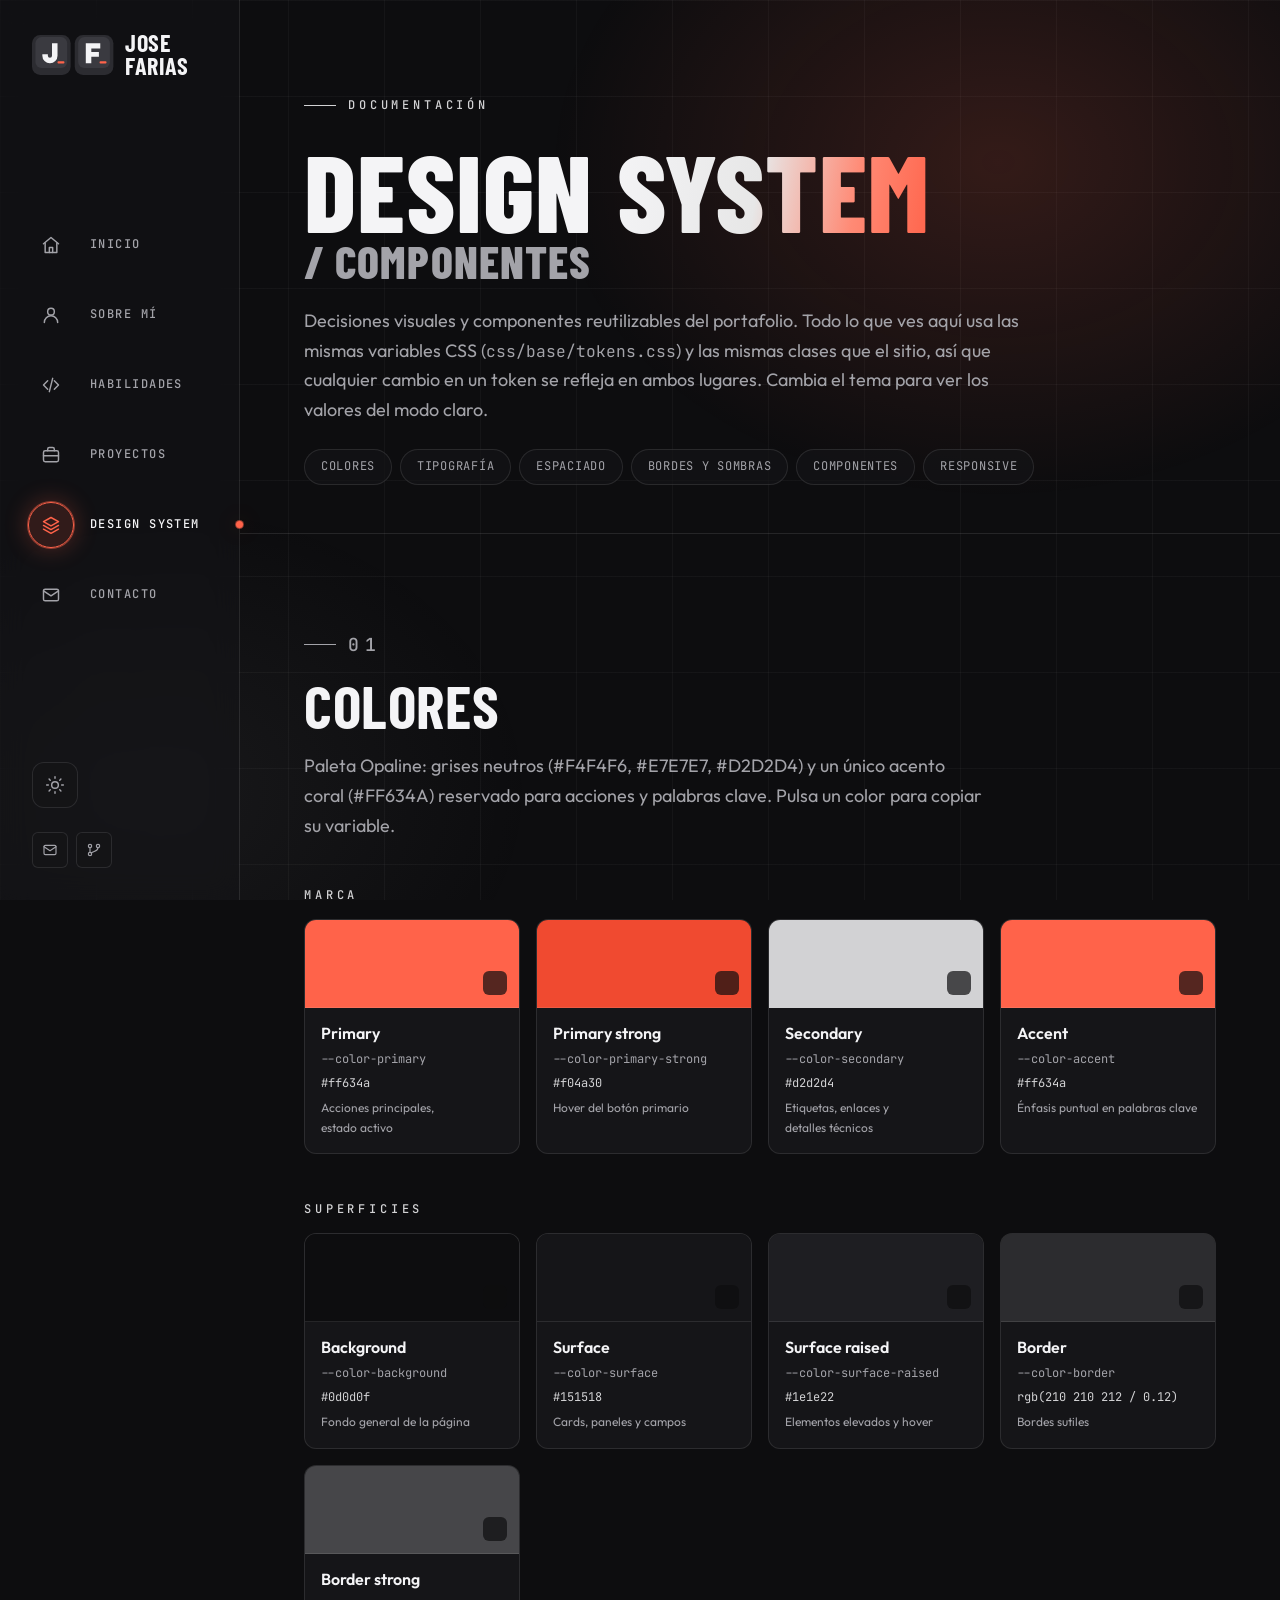
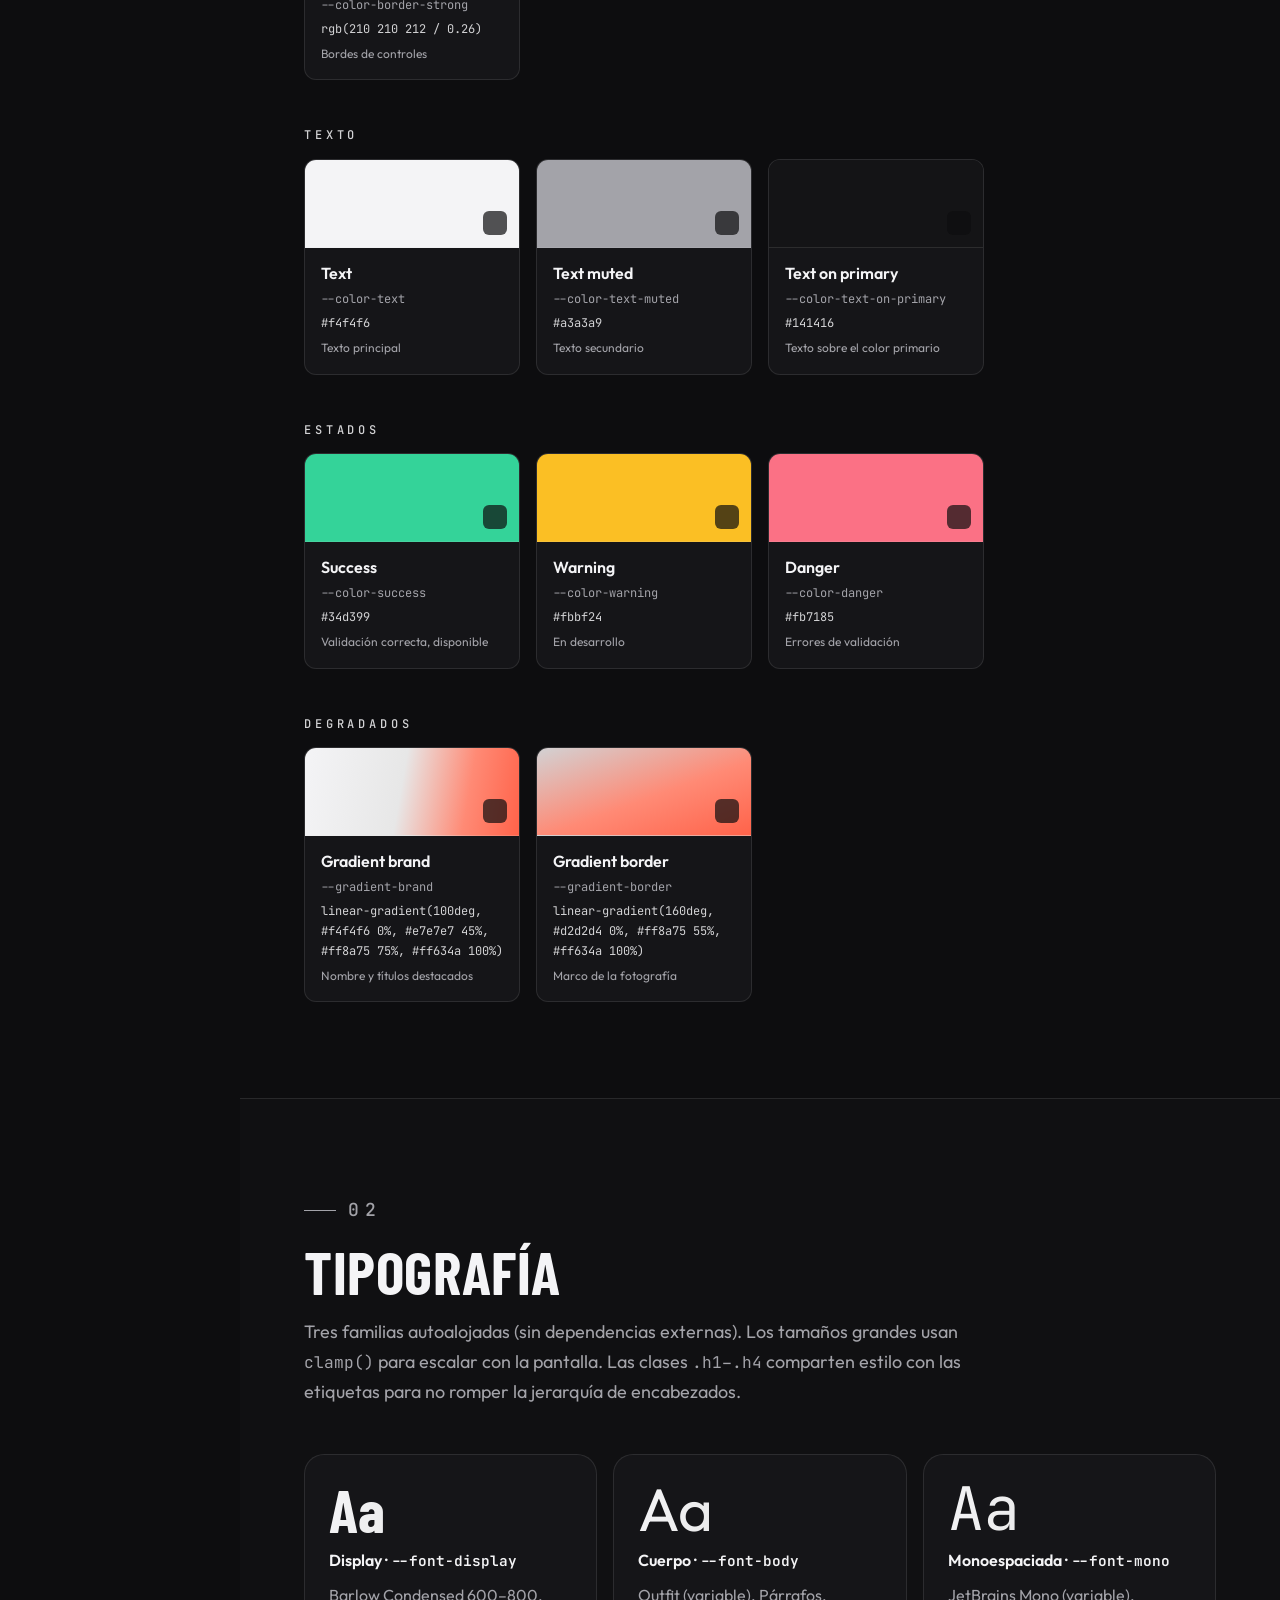
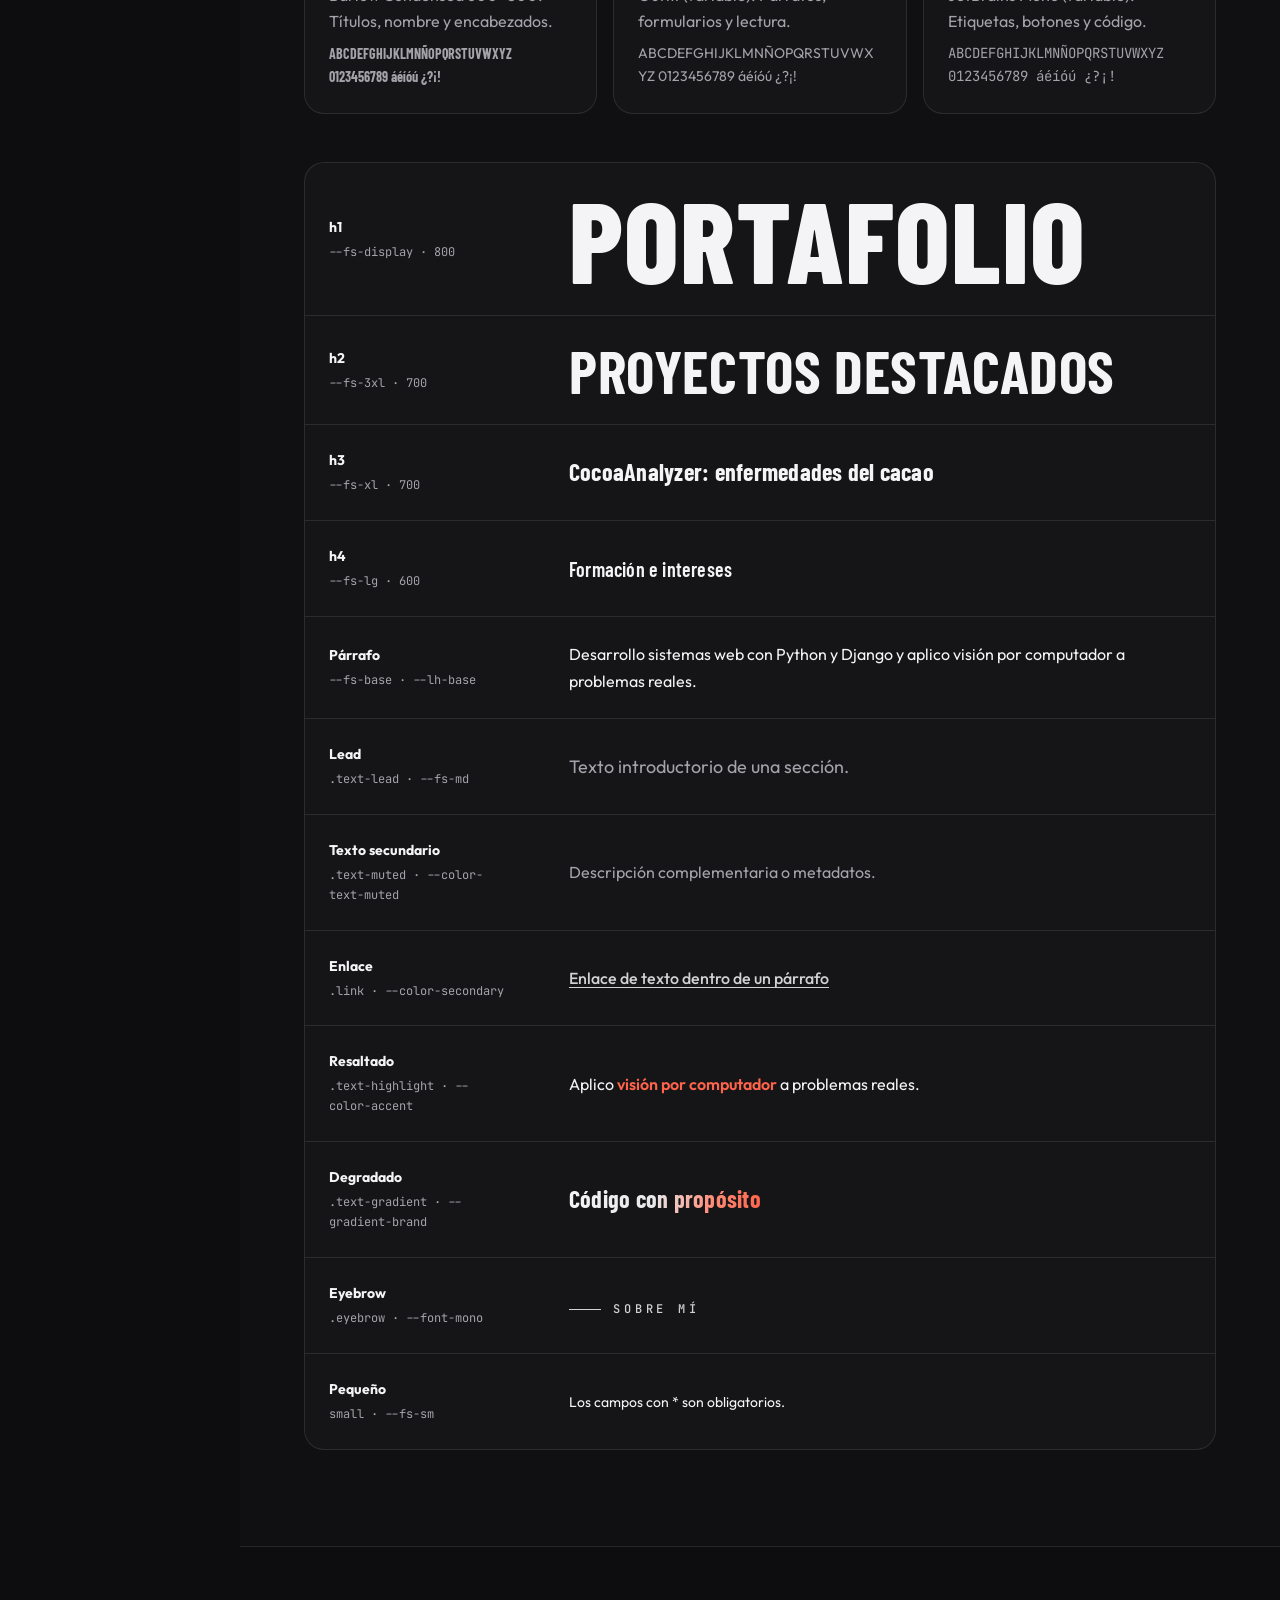
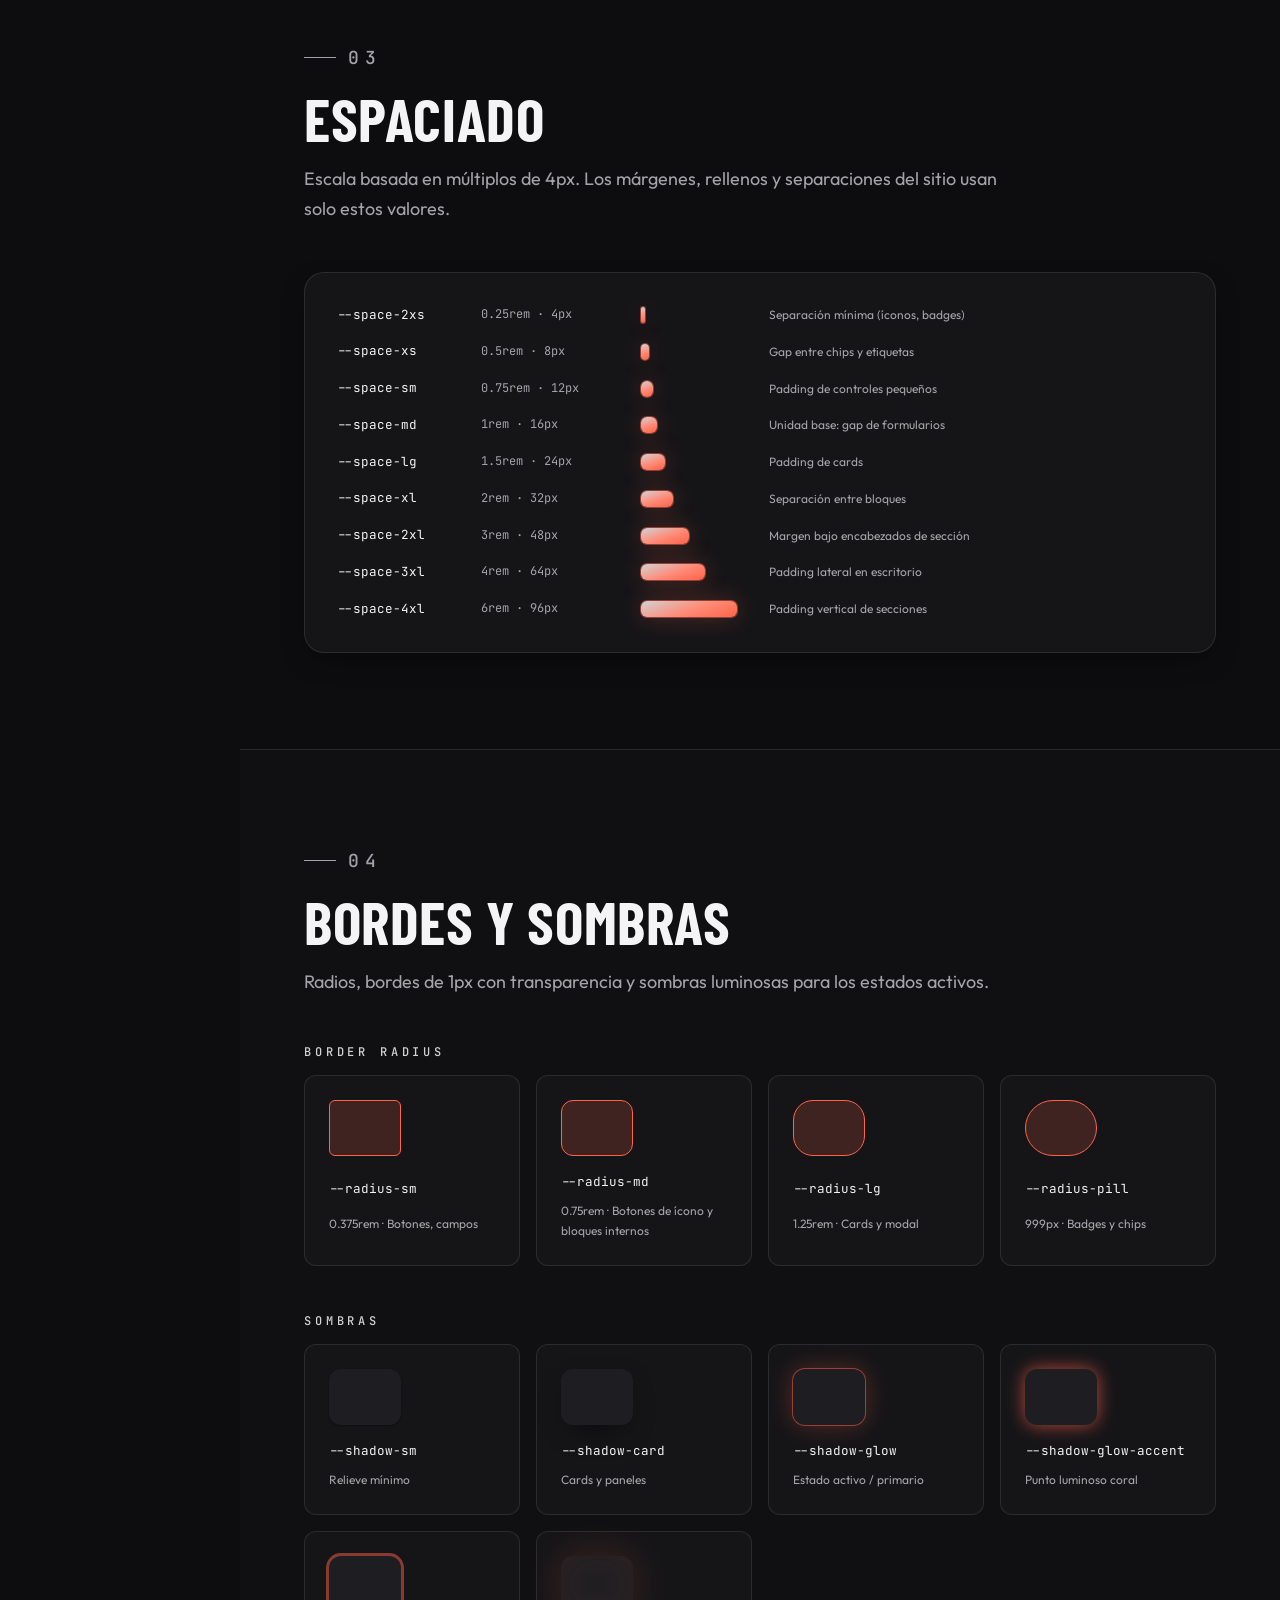
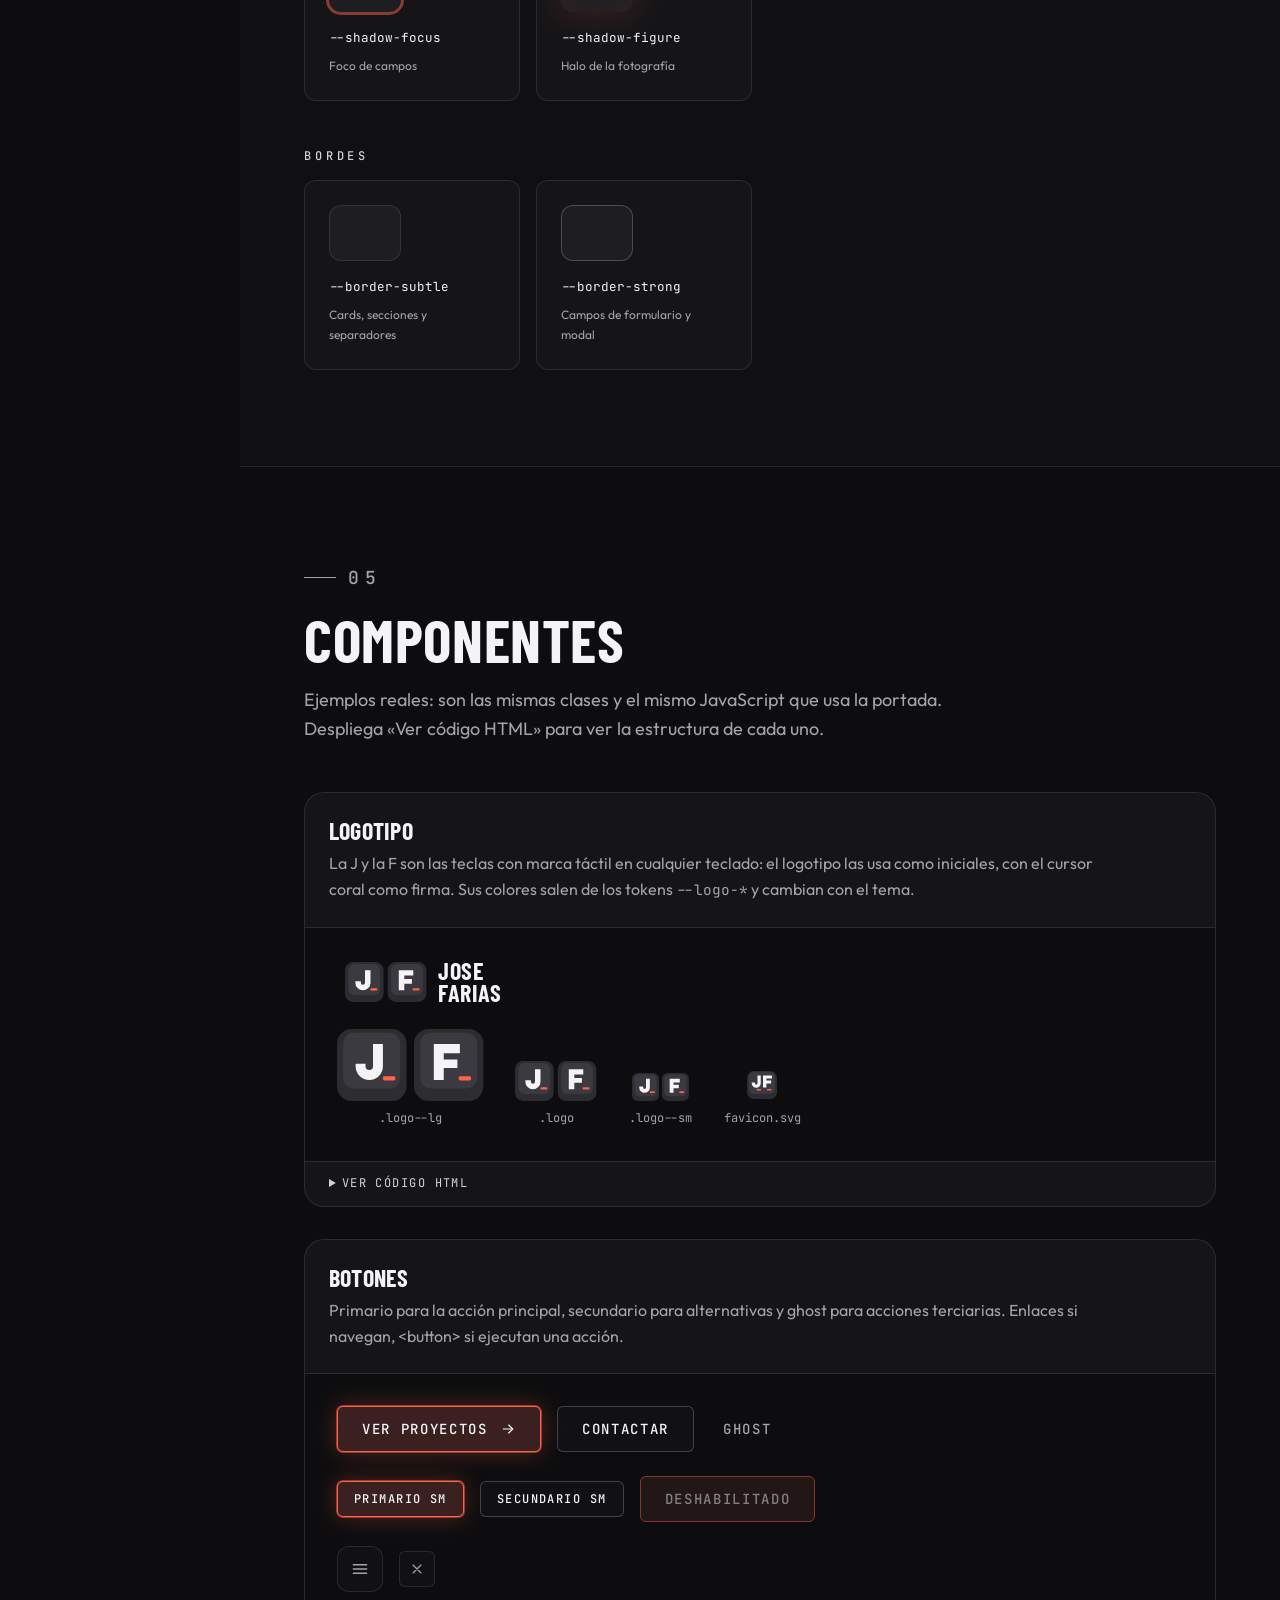
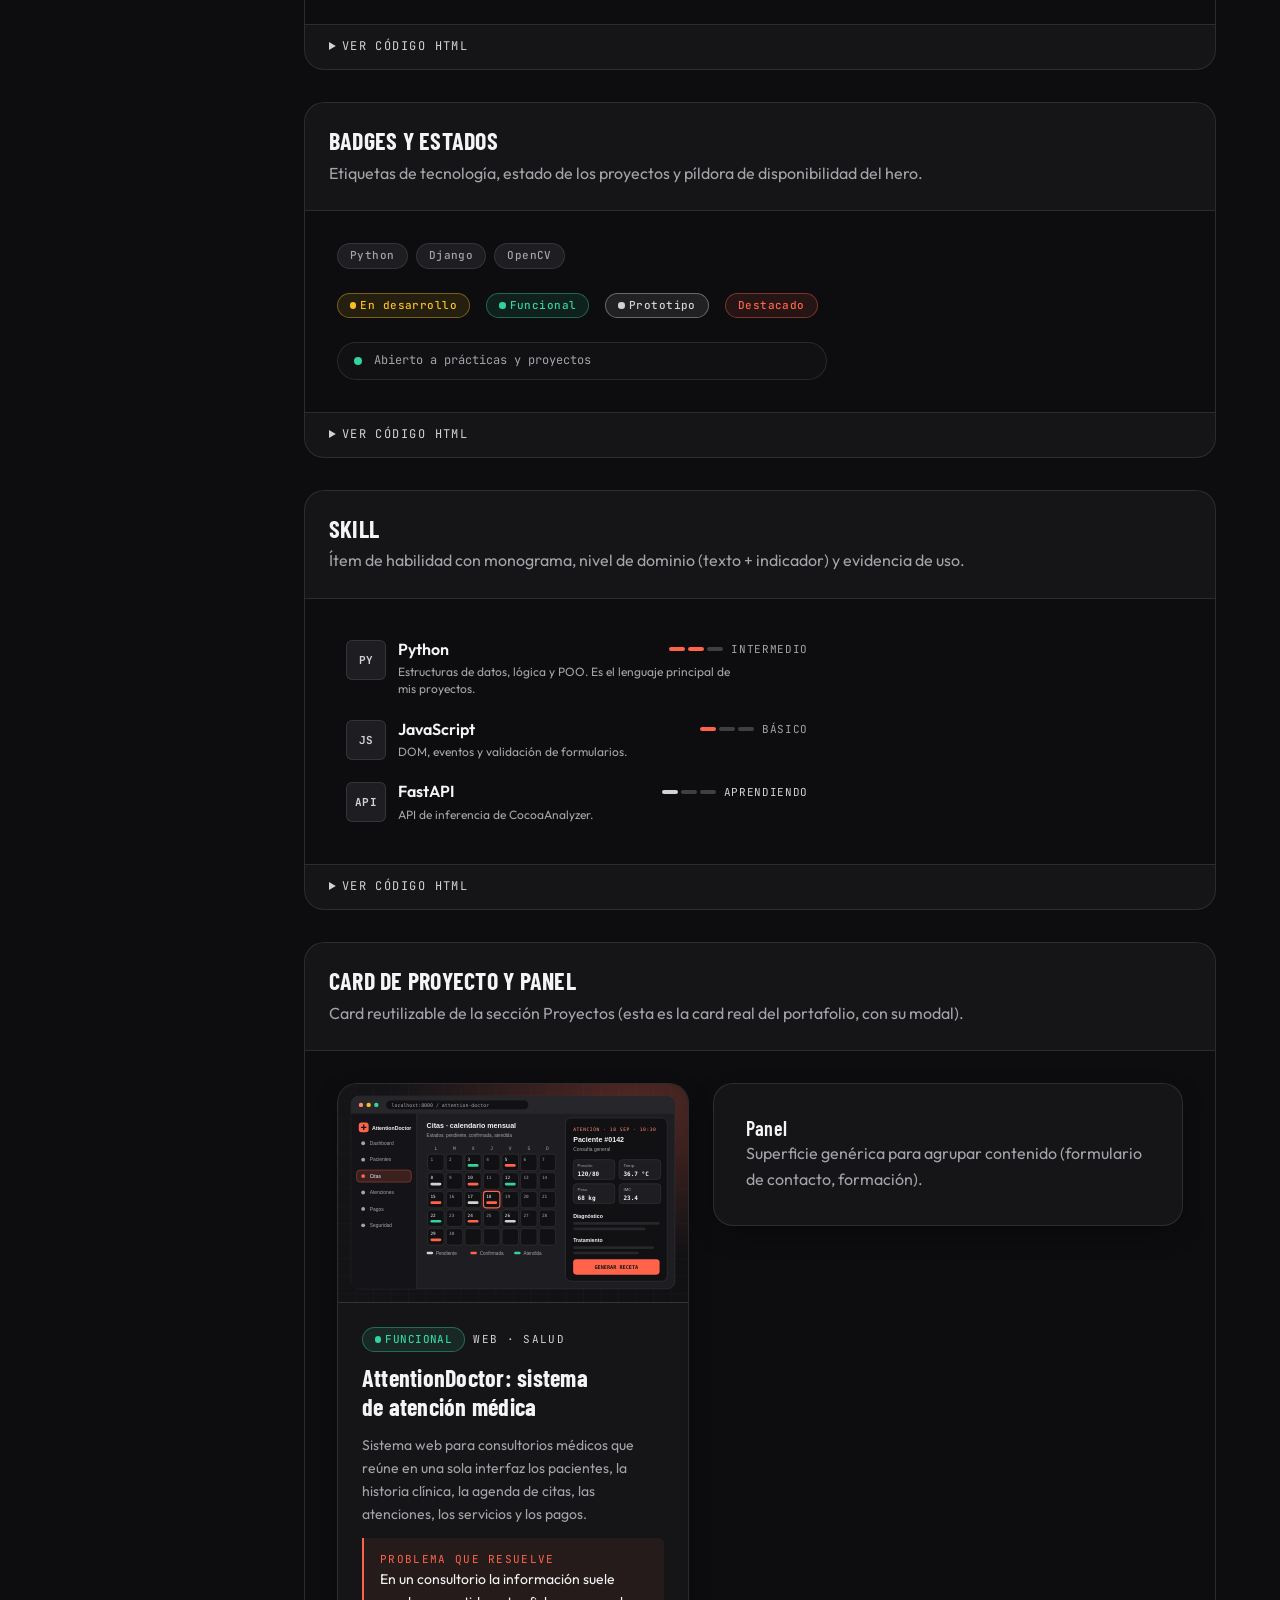
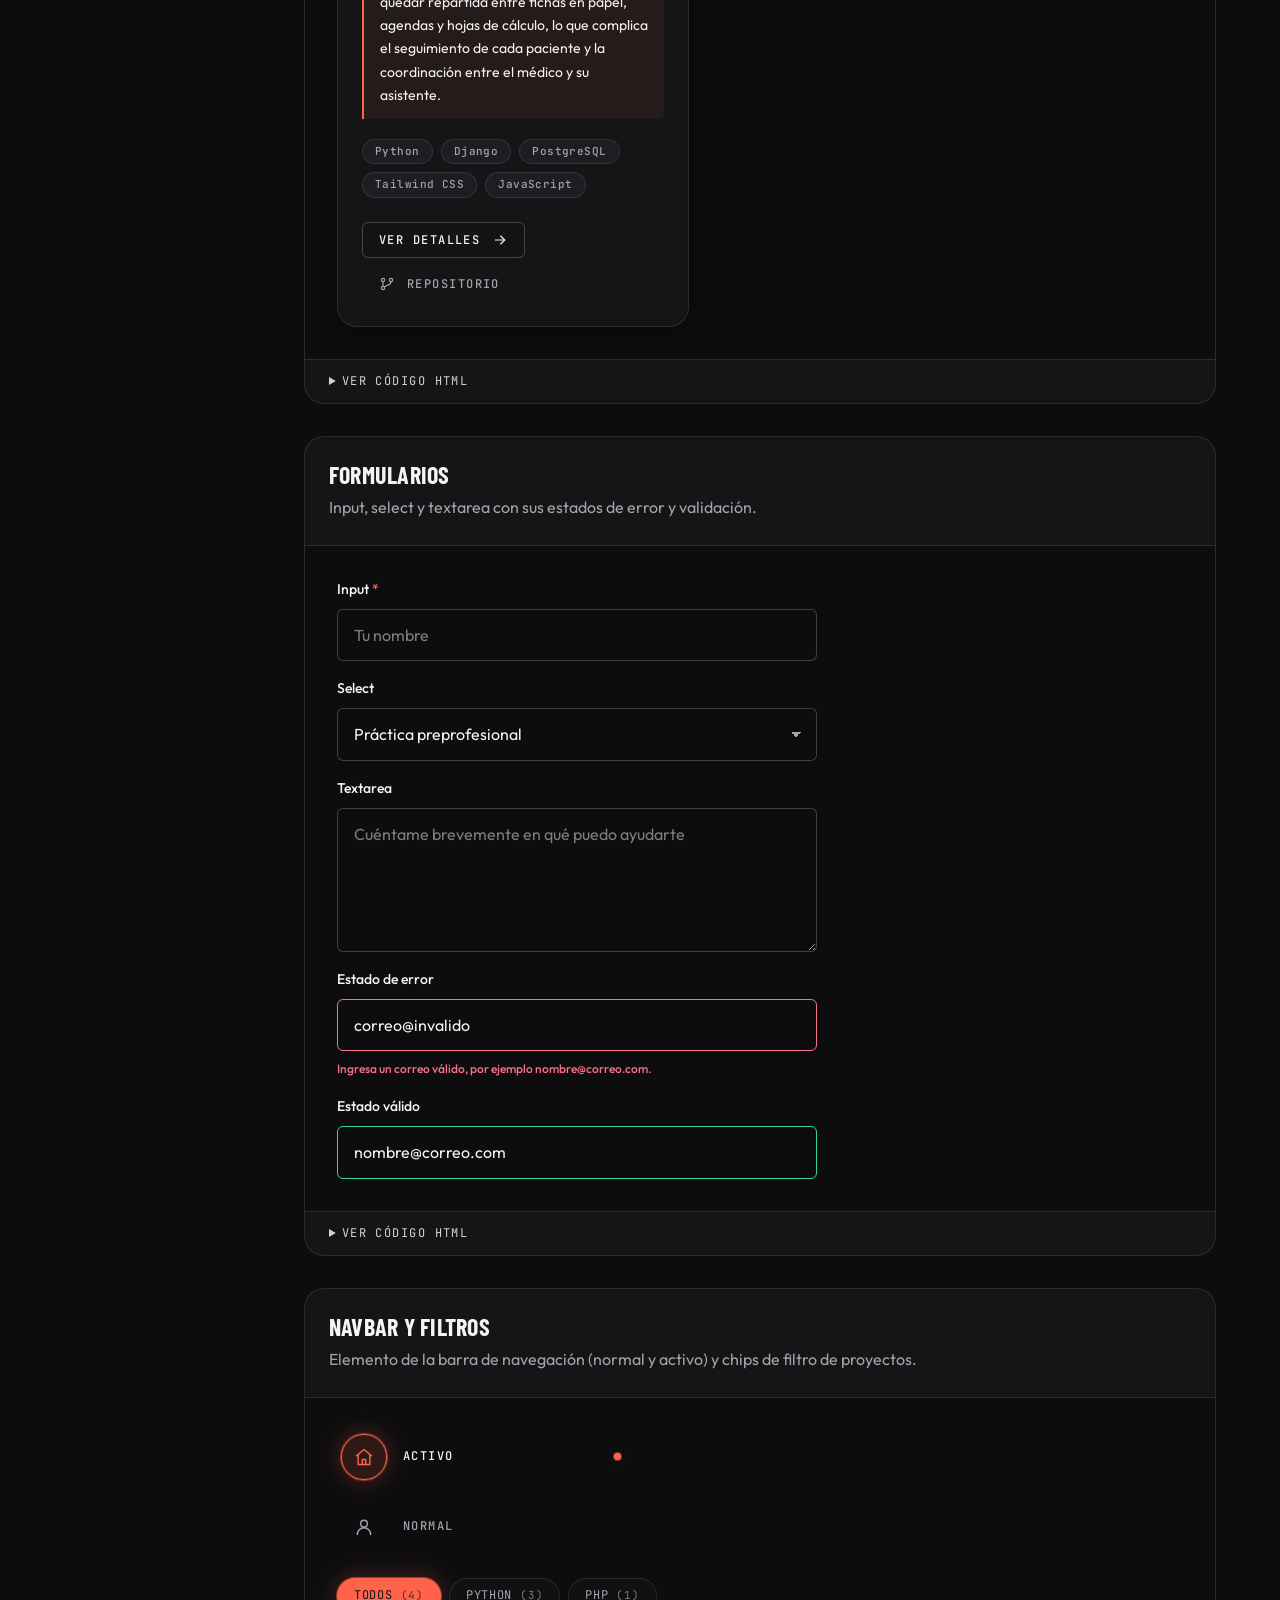
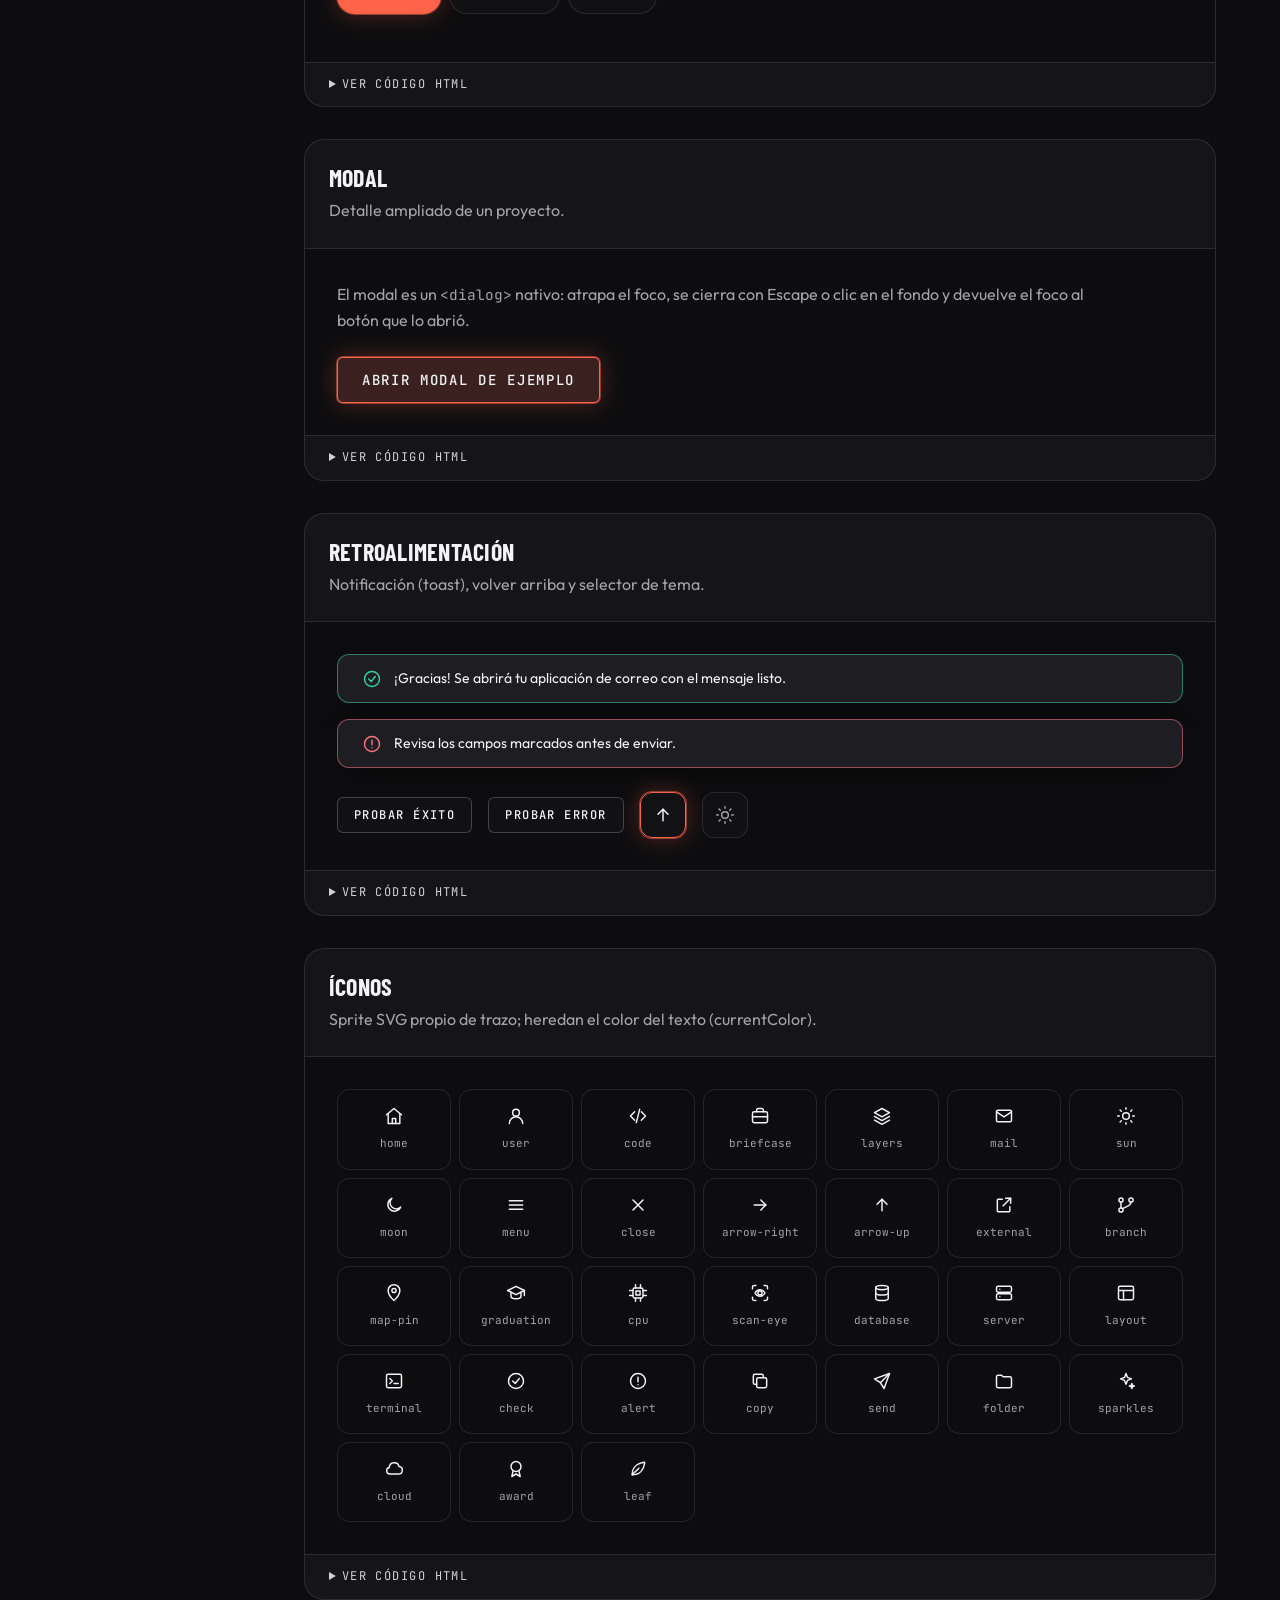
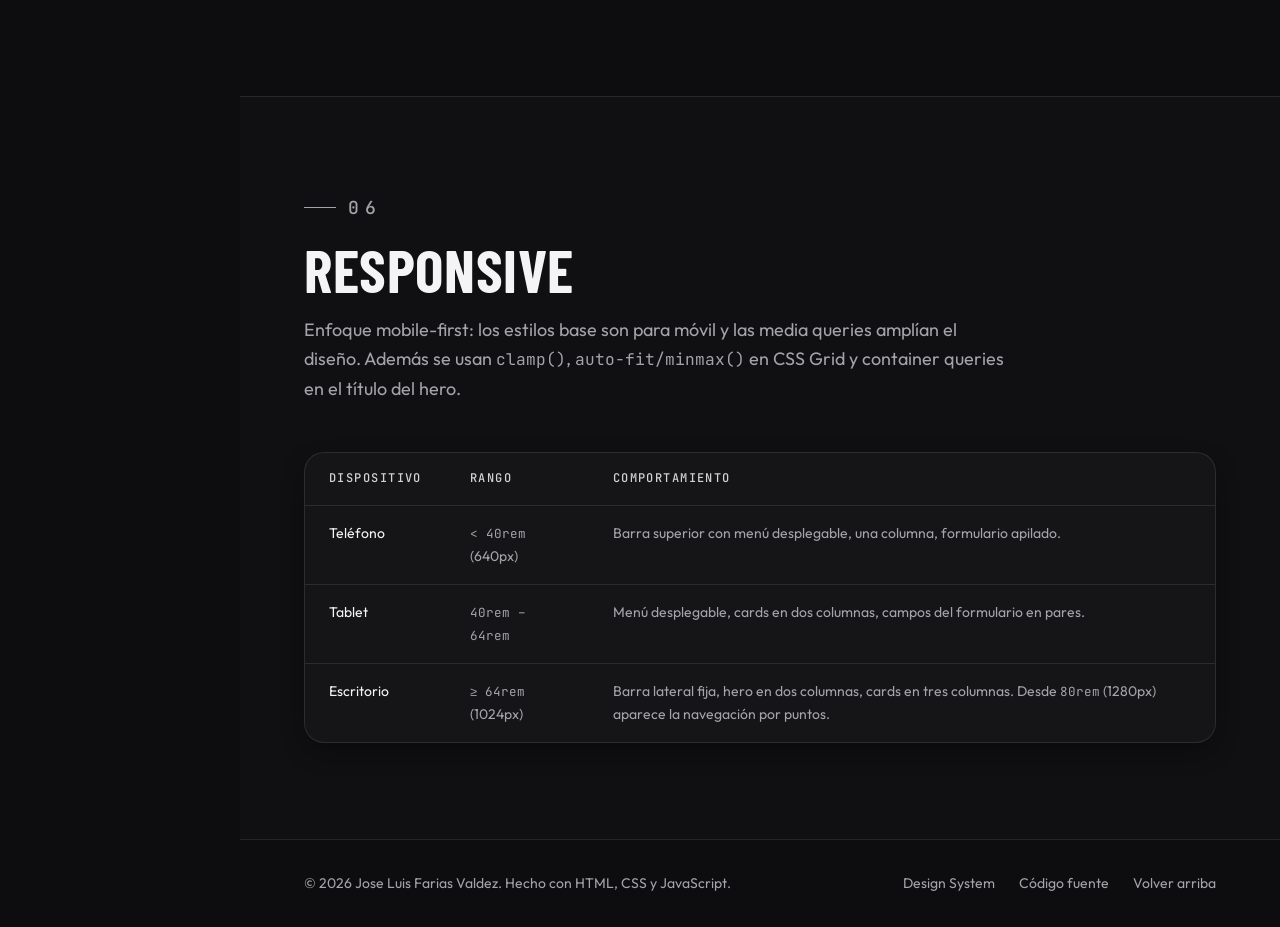
==== design-system.html @ 181d21a5 "página Design System / Componentes Documentación de colores, tipografía, espaciado, bordes, sombras " ====
<!DOCTYPE html>
<html lang="es">
<head>
  <meta charset="UTF-8">
  <meta name="viewport" content="width=device-width, initial-scale=1">
  <title>Design System / Componentes | Jose Farias</title>
  <meta name="description" content="Design System del portafolio de Jose Luis Farias Valdez: colores, tipografía, espaciado y componentes reutilizables.">
  <meta name="author" content="Jose Luis Farias Valdez">
  <meta name="theme-color" content="#0d0d0f">
  <meta property="og:type" content="website">
  <meta property="og:title" content="Design System / Componentes — Portafolio de Jose Luis Farias Valdez">
  <meta property="og:description" content="Design System del portafolio de Jose Luis Farias Valdez: colores, tipografía, espaciado y componentes reutilizables.">
  <meta property="og:image" content="https://0xfarias.github.io/portafolio/assets/img/og-image.jpg">
  <link rel="icon" href="assets/icons/favicon.svg" type="image/svg+xml">
  <link rel="stylesheet" href="css/main.css">
  <!-- Aplica el tema guardado antes de pintar la página (evita parpadeo) -->
  <script src="js/theme-init.js"></script>
  <script src="js/modules/toast.js" defer></script>
  <script src="js/modules/theme-toggle.js" defer></script>
  <script src="js/modules/mobile-menu.js" defer></script>
  <script src="js/modules/reveal-on-scroll.js" defer></script>
  <script src="js/modules/project-modal.js" defer></script>
  <script src="js/modules/back-to-top.js" defer></script>
  <script src="js/modules/design-tokens.js" defer></script>
</head>
<body class="page page--ds">
  <a class="skip-link" href="#contenido">Saltar al contenido</a>

  <!-- Sprite de íconos: cada ícono se reutiliza con <use> y su id (i-nombre) -->
  <svg class="icon-sprite" xmlns="http://www.w3.org/2000/svg" aria-hidden="true">
    <symbol id="i-home" viewBox="0 0 24 24"><path d="M3 10.5 12 3l9 7.5"/><path d="M5 9.5V21h14V9.5"/><path d="M10 21v-6h4v6"/></symbol>
    <symbol id="i-user" viewBox="0 0 24 24"><circle cx="12" cy="8" r="4"/><path d="M4 21a8 8 0 0 1 16 0"/></symbol>
    <symbol id="i-code" viewBox="0 0 24 24"><path d="m8 7-5 5 5 5"/><path d="m16 7 5 5-5 5"/><path d="m14 4-4 16"/></symbol>
    <symbol id="i-briefcase" viewBox="0 0 24 24"><rect x="3" y="7" width="18" height="13" rx="2"/><path d="M8 7V5a2 2 0 0 1 2-2h4a2 2 0 0 1 2 2v2"/><path d="M3 13h18"/></symbol>
    <symbol id="i-layers" viewBox="0 0 24 24"><path d="m12 3 9 5-9 5-9-5 9-5Z"/><path d="m3 12.5 9 5 9-5"/><path d="m3 17 9 5 9-5"/></symbol>
    <symbol id="i-mail" viewBox="0 0 24 24"><rect x="3" y="5" width="18" height="14" rx="2"/><path d="m3 7 9 6 9-6"/></symbol>
    <symbol id="i-sun" viewBox="0 0 24 24"><circle cx="12" cy="12" r="4"/><path d="M12 2v2M12 20v2M4.9 4.9l1.4 1.4M17.7 17.7l1.4 1.4M2 12h2M20 12h2M4.9 19.1l1.4-1.4M17.7 6.3l1.4-1.4"/></symbol>
    <symbol id="i-moon" viewBox="0 0 24 24"><path d="M20 14.5A8 8 0 1 1 9.5 4a6.5 6.5 0 0 0 10.5 10.5Z"/></symbol>
    <symbol id="i-menu" viewBox="0 0 24 24"><path d="M4 7h16M4 12h16M4 17h16"/></symbol>
    <symbol id="i-close" viewBox="0 0 24 24"><path d="M6 6l12 12M18 6 6 18"/></symbol>
    <symbol id="i-arrow-right" viewBox="0 0 24 24"><path d="M5 12h14"/><path d="m13 6 6 6-6 6"/></symbol>
    <symbol id="i-arrow-up" viewBox="0 0 24 24"><path d="M12 19V5"/><path d="m6 11 6-6 6 6"/></symbol>
    <symbol id="i-external" viewBox="0 0 24 24"><path d="M14 4h6v6"/><path d="M20 4 11 13"/><path d="M19 14v5a1 1 0 0 1-1 1H5a1 1 0 0 1-1-1V6a1 1 0 0 1 1-1h5"/></symbol>
    <symbol id="i-branch" viewBox="0 0 24 24"><circle cx="6" cy="6" r="2.5"/><circle cx="6" cy="18" r="2.5"/><circle cx="18" cy="6" r="2.5"/><path d="M6 8.5v7"/><path d="M18 8.5c0 5-6 5-10.2 8"/></symbol>
    <symbol id="i-map-pin" viewBox="0 0 24 24"><path d="M12 21s7-6.2 7-12a7 7 0 1 0-14 0c0 5.8 7 12 7 12Z"/><circle cx="12" cy="9" r="2.5"/></symbol>
    <symbol id="i-graduation" viewBox="0 0 24 24"><path d="m2 9 10-5 10 5-10 5L2 9Z"/><path d="M6 11v5c0 1.7 2.7 3 6 3s6-1.3 6-3v-5"/><path d="M22 9v6"/></symbol>
    <symbol id="i-cpu" viewBox="0 0 24 24"><rect x="6" y="6" width="12" height="12" rx="2"/><rect x="9.5" y="9.5" width="5" height="5"/><path d="M9 2v4M15 2v4M9 18v4M15 18v4M2 9h4M2 15h4M18 9h4M18 15h4"/></symbol>
    <symbol id="i-scan-eye" viewBox="0 0 24 24"><path d="M3 7V5a2 2 0 0 1 2-2h2M17 3h2a2 2 0 0 1 2 2v2M21 17v2a2 2 0 0 1-2 2h-2M7 21H5a2 2 0 0 1-2-2v-2"/><circle cx="12" cy="12" r="2.5"/><path d="M6 12s2.2-4 6-4 6 4 6 4-2.2 4-6 4-6-4-6-4Z"/></symbol>
    <symbol id="i-database" viewBox="0 0 24 24"><ellipse cx="12" cy="5.5" rx="7.5" ry="2.5"/><path d="M4.5 5.5v13c0 1.4 3.4 2.5 7.5 2.5s7.5-1.1 7.5-2.5v-13"/><path d="M4.5 12c0 1.4 3.4 2.5 7.5 2.5s7.5-1.1 7.5-2.5"/></symbol>
    <symbol id="i-server" viewBox="0 0 24 24"><rect x="3" y="4" width="18" height="7" rx="2"/><rect x="3" y="13" width="18" height="7" rx="2"/><path d="M7 7.5h.01M7 16.5h.01"/></symbol>
    <symbol id="i-layout" viewBox="0 0 24 24"><rect x="3" y="4" width="18" height="16" rx="2"/><path d="M3 9h18M9 9v11"/></symbol>
    <symbol id="i-terminal" viewBox="0 0 24 24"><rect x="3" y="4" width="18" height="16" rx="2"/><path d="m7 9 3 3-3 3M12 15h5"/></symbol>
    <symbol id="i-check" viewBox="0 0 24 24"><circle cx="12" cy="12" r="9"/><path d="m8 12 3 3 5-6"/></symbol>
    <symbol id="i-alert" viewBox="0 0 24 24"><circle cx="12" cy="12" r="9"/><path d="M12 7.5v5.5M12 16.5h.01"/></symbol>
    <symbol id="i-copy" viewBox="0 0 24 24"><rect x="8" y="8" width="12" height="12" rx="2"/><path d="M16 8V6a2 2 0 0 0-2-2H6a2 2 0 0 0-2 2v8a2 2 0 0 0 2 2h2"/></symbol>
    <symbol id="i-send" viewBox="0 0 24 24"><path d="M21 3 10 14"/><path d="M21 3 14.5 21l-4.5-7-7-4.5L21 3Z"/></symbol>
    <symbol id="i-folder" viewBox="0 0 24 24"><path d="M3 7a2 2 0 0 1 2-2h4l2 2h8a2 2 0 0 1 2 2v9a2 2 0 0 1-2 2H5a2 2 0 0 1-2-2V7Z"/></symbol>
    <symbol id="i-sparkles" viewBox="0 0 24 24"><path d="m12 3 1.8 4.7 4.7 1.8-4.7 1.8L12 16l-1.8-4.7-4.7-1.8 4.7-1.8L12 3Z"/><path d="m19 15 .8 2.2 2.2.8-2.2.8L19 21l-.8-2.2L16 18l2.2-.8L19 15Z"/></symbol>
    <symbol id="i-cloud" viewBox="0 0 24 24"><path d="M7 18h10.5a4.5 4.5 0 0 0 .6-8.96A6 6 0 0 0 6.3 10.1 4 4 0 0 0 7 18Z"/></symbol>
    <symbol id="i-award" viewBox="0 0 24 24"><circle cx="12" cy="9" r="6"/><path d="m8.5 14 -1.5 7 5-3 5 3-1.5-7"/></symbol>
    <symbol id="i-leaf" viewBox="0 0 24 24"><path d="M5 19c0-8 5-14 15-15-1 10-7 15-15 15Z"/><path d="M5 19 13 11"/></symbol>
  </svg>

  <header class="site-header" id="site-header">
    <a class="brand" href="index.html">
      <svg class="logo brand__logo" viewBox="0 0 118 58" width="118" height="58" aria-hidden="true" focusable="false"><g class="logo__key"><rect class="logo__side" x="0" y="0" width="56" height="58" rx="12"/><g class="logo__cap"><rect class="logo__top" x="5" y="3" width="46" height="45" rx="9"/><path class="logo__glyph" d="M29 12h8v18a11 11 0 0 1-22 0v-2h8v2a3 3 0 0 0 6 0z"/><rect class="logo__bump" x="37" y="38" width="10" height="3.5" rx="1.2"/></g></g><g class="logo__key"><rect class="logo__side" x="62" y="0" width="56" height="58" rx="12"/><g class="logo__cap"><rect class="logo__top" x="67" y="3" width="46" height="45" rx="9"/><path class="logo__glyph" d="M78 12h21v7.5h-13v5h11v7h-11v9.5h-8z"/><rect class="logo__bump" x="98" y="38" width="10" height="3.5" rx="1.2"/></g></g></svg>
      <span class="brand__name">Jose Farias</span>
      <span class="visually-hidden"> — Ir al inicio</span>
    </a>

    <button class="icon-btn menu-toggle" type="button" aria-controls="site-nav" aria-expanded="false" aria-label="Abrir menú de navegación">
      <svg class="icon icon--menu" aria-hidden="true" focusable="false"><use href="#i-menu"></use></svg>
      <svg class="icon icon--close" aria-hidden="true" focusable="false"><use href="#i-close"></use></svg>
    </button>

    <nav class="navbar" id="site-nav" aria-label="Navegación principal">
      <ul class="navbar__list">
      <li>
        <a class="navbar__link" href="index.html#inicio">
          <span class="navbar__icon"><svg class="icon" aria-hidden="true" focusable="false"><use href="#i-home"></use></svg></span>
          <span class="navbar__label">Inicio</span>
        </a>
      </li>
      <li>
        <a class="navbar__link" href="index.html#sobre-mi">
          <span class="navbar__icon"><svg class="icon" aria-hidden="true" focusable="false"><use href="#i-user"></use></svg></span>
          <span class="navbar__label">Sobre mí</span>
        </a>
      </li>
      <li>
        <a class="navbar__link" href="index.html#habilidades">
          <span class="navbar__icon"><svg class="icon" aria-hidden="true" focusable="false"><use href="#i-code"></use></svg></span>
          <span class="navbar__label">Habilidades</span>
        </a>
      </li>
      <li>
        <a class="navbar__link" href="index.html#proyectos">
          <span class="navbar__icon"><svg class="icon" aria-hidden="true" focusable="false"><use href="#i-briefcase"></use></svg></span>
          <span class="navbar__label">Proyectos</span>
        </a>
      </li>
      <li>
        <a class="navbar__link" aria-current="page" href="design-system.html">
          <span class="navbar__icon"><svg class="icon" aria-hidden="true" focusable="false"><use href="#i-layers"></use></svg></span>
          <span class="navbar__label">Design System</span>
        </a>
      </li>
      <li>
        <a class="navbar__link" href="index.html#contacto">
          <span class="navbar__icon"><svg class="icon" aria-hidden="true" focusable="false"><use href="#i-mail"></use></svg></span>
          <span class="navbar__label">Contacto</span>
        </a>
      </li>
      </ul>
    </nav>

    <div class="site-header__tools">
      <button class="icon-btn theme-toggle" type="button" aria-label="Cambiar a tema claro">
        <svg class="icon icon--sun" aria-hidden="true" focusable="false"><use href="#i-sun"></use></svg>
        <svg class="icon icon--moon" aria-hidden="true" focusable="false"><use href="#i-moon"></use></svg>
      </button>
      <ul class="social-list">
        <li>
          <a class="icon-btn icon-btn--sm" href="mailto:jfariasv2@unemi.edu.ec" aria-label="Enviar correo a Jose">
            <svg class="icon icon--sm" aria-hidden="true" focusable="false"><use href="#i-mail"></use></svg>
          </a>
        </li>
        <li>
          <a class="icon-btn icon-btn--sm" href="https://github.com/0xFarias" target="_blank" rel="noopener noreferrer" aria-label="Perfil de GitHub (se abre en una pestaña nueva)">
            <svg class="icon icon--sm" aria-hidden="true" focusable="false"><use href="#i-branch"></use></svg>
          </a>
        </li>
      </ul>
    </div>
  </header>

  <main id="contenido">
    <!-- ================= PRESENTACIÓN ================= -->
    <section class="ds-hero" aria-labelledby="ds-title">
      <div class="container">
        <p class="eyebrow">Documentación</p>
        <h1 class="ds-hero__title" id="ds-title">Design <span class="text-gradient">System</span> <span class="ds-hero__sub">/ Componentes</span></h1>
        <p class="text-lead ds-hero__lead">
          Decisiones visuales y componentes reutilizables del portafolio. Todo lo que ves aquí usa
          las mismas variables CSS (<code>css/base/tokens.css</code>) y las mismas clases que el sitio,
          así que cualquier cambio en un token se refleja en ambos lugares. Cambia el tema para ver
          los valores del modo claro.
        </p>
        <nav class="ds-toc" aria-label="Contenido del Design System">
          <ul class="filter-bar list-reset">
          <li><a class="chip" href="#colores">Colores</a></li>
          <li><a class="chip" href="#tipografia">Tipografía</a></li>
          <li><a class="chip" href="#espaciado">Espaciado</a></li>
          <li><a class="chip" href="#bordes-sombras">Bordes y sombras</a></li>
          <li><a class="chip" href="#componentes">Componentes</a></li>
          <li><a class="chip" href="#responsive">Responsive</a></li>
          </ul>
        </nav>
      </div>
    </section>

    <!-- ================= COLORES ================= -->
    <section class="section" id="colores" aria-labelledby="colores-title">
      <div class="container">
        <header class="section-header">
          <p class="eyebrow">01</p>
          <h2 id="colores-title">Colores</h2>
          <p>Paleta Opaline: grises neutros (#F4F4F6, #E7E7E7, #D2D2D4) y un único acento coral (#FF634A) reservado para acciones y palabras clave. Pulsa un color para copiar su variable.</p>
        </header>
        <div class="ds-group">
          <h3>Marca</h3>
          <ul class="swatch-grid">
            <li class="swatch">
              <button class="swatch__color swatch__color--primary" type="button" data-copy="var(--color-primary)" aria-label="Copiar var(--color-primary)">
                <svg class="icon icon--sm" aria-hidden="true" focusable="false"><use href="#i-copy"></use></svg>
              </button>
              <div class="swatch__info">
                <p class="swatch__name">Primary</p>
                <code class="swatch__token">--color-primary</code>
                <code class="swatch__value" data-token-value="--color-primary">#ff634a</code>
                <p class="swatch__use">Acciones principales, estado activo</p>
              </div>
            </li>
            <li class="swatch">
              <button class="swatch__color swatch__color--primary-strong" type="button" data-copy="var(--color-primary-strong)" aria-label="Copiar var(--color-primary-strong)">
                <svg class="icon icon--sm" aria-hidden="true" focusable="false"><use href="#i-copy"></use></svg>
              </button>
              <div class="swatch__info">
                <p class="swatch__name">Primary strong</p>
                <code class="swatch__token">--color-primary-strong</code>
                <code class="swatch__value" data-token-value="--color-primary-strong">#f04a30</code>
                <p class="swatch__use">Hover del botón primario</p>
              </div>
            </li>
            <li class="swatch">
              <button class="swatch__color swatch__color--secondary" type="button" data-copy="var(--color-secondary)" aria-label="Copiar var(--color-secondary)">
                <svg class="icon icon--sm" aria-hidden="true" focusable="false"><use href="#i-copy"></use></svg>
              </button>
              <div class="swatch__info">
                <p class="swatch__name">Secondary</p>
                <code class="swatch__token">--color-secondary</code>
                <code class="swatch__value" data-token-value="--color-secondary">#d2d2d4</code>
                <p class="swatch__use">Etiquetas, enlaces y detalles técnicos</p>
              </div>
            </li>
            <li class="swatch">
              <button class="swatch__color swatch__color--accent" type="button" data-copy="var(--color-accent)" aria-label="Copiar var(--color-accent)">
                <svg class="icon icon--sm" aria-hidden="true" focusable="false"><use href="#i-copy"></use></svg>
              </button>
              <div class="swatch__info">
                <p class="swatch__name">Accent</p>
                <code class="swatch__token">--color-accent</code>
                <code class="swatch__value" data-token-value="--color-accent">#ff634a</code>
                <p class="swatch__use">Énfasis puntual en palabras clave</p>
              </div>
            </li>
          </ul>
        </div>

        <div class="ds-group">
          <h3>Superficies</h3>
          <ul class="swatch-grid">
            <li class="swatch">
              <button class="swatch__color swatch__color--background" type="button" data-copy="var(--color-background)" aria-label="Copiar var(--color-background)">
                <svg class="icon icon--sm" aria-hidden="true" focusable="false"><use href="#i-copy"></use></svg>
              </button>
              <div class="swatch__info">
                <p class="swatch__name">Background</p>
                <code class="swatch__token">--color-background</code>
                <code class="swatch__value" data-token-value="--color-background">#0d0d0f</code>
                <p class="swatch__use">Fondo general de la página</p>
              </div>
            </li>
            <li class="swatch">
              <button class="swatch__color swatch__color--surface" type="button" data-copy="var(--color-surface)" aria-label="Copiar var(--color-surface)">
                <svg class="icon icon--sm" aria-hidden="true" focusable="false"><use href="#i-copy"></use></svg>
              </button>
              <div class="swatch__info">
                <p class="swatch__name">Surface</p>
                <code class="swatch__token">--color-surface</code>
                <code class="swatch__value" data-token-value="--color-surface">#151518</code>
                <p class="swatch__use">Cards, paneles y campos</p>
              </div>
            </li>
            <li class="swatch">
              <button class="swatch__color swatch__color--surface-raised" type="button" data-copy="var(--color-surface-raised)" aria-label="Copiar var(--color-surface-raised)">
                <svg class="icon icon--sm" aria-hidden="true" focusable="false"><use href="#i-copy"></use></svg>
              </button>
              <div class="swatch__info">
                <p class="swatch__name">Surface raised</p>
                <code class="swatch__token">--color-surface-raised</code>
                <code class="swatch__value" data-token-value="--color-surface-raised">#1e1e22</code>
                <p class="swatch__use">Elementos elevados y hover</p>
              </div>
            </li>
            <li class="swatch">
              <button class="swatch__color swatch__color--border" type="button" data-copy="var(--color-border)" aria-label="Copiar var(--color-border)">
                <svg class="icon icon--sm" aria-hidden="true" focusable="false"><use href="#i-copy"></use></svg>
              </button>
              <div class="swatch__info">
                <p class="swatch__name">Border</p>
                <code class="swatch__token">--color-border</code>
                <code class="swatch__value" data-token-value="--color-border">rgb(210 210 212 / 0.12)</code>
                <p class="swatch__use">Bordes sutiles</p>
              </div>
            </li>
            <li class="swatch">
              <button class="swatch__color swatch__color--border-strong" type="button" data-copy="var(--color-border-strong)" aria-label="Copiar var(--color-border-strong)">
                <svg class="icon icon--sm" aria-hidden="true" focusable="false"><use href="#i-copy"></use></svg>
              </button>
              <div class="swatch__info">
                <p class="swatch__name">Border strong</p>
                <code class="swatch__token">--color-border-strong</code>
                <code class="swatch__value" data-token-value="--color-border-strong">rgb(210 210 212 / 0.26)</code>
                <p class="swatch__use">Bordes de controles</p>
              </div>
            </li>
          </ul>
        </div>

        <div class="ds-group">
          <h3>Texto</h3>
          <ul class="swatch-grid">
            <li class="swatch">
              <button class="swatch__color swatch__color--text" type="button" data-copy="var(--color-text)" aria-label="Copiar var(--color-text)">
                <svg class="icon icon--sm" aria-hidden="true" focusable="false"><use href="#i-copy"></use></svg>
              </button>
              <div class="swatch__info">
                <p class="swatch__name">Text</p>
                <code class="swatch__token">--color-text</code>
                <code class="swatch__value" data-token-value="--color-text">#f4f4f6</code>
                <p class="swatch__use">Texto principal</p>
              </div>
            </li>
            <li class="swatch">
              <button class="swatch__color swatch__color--text-muted" type="button" data-copy="var(--color-text-muted)" aria-label="Copiar var(--color-text-muted)">
                <svg class="icon icon--sm" aria-hidden="true" focusable="false"><use href="#i-copy"></use></svg>
              </button>
              <div class="swatch__info">
                <p class="swatch__name">Text muted</p>
                <code class="swatch__token">--color-text-muted</code>
                <code class="swatch__value" data-token-value="--color-text-muted">#a3a3a9</code>
                <p class="swatch__use">Texto secundario</p>
              </div>
            </li>
            <li class="swatch">
              <button class="swatch__color swatch__color--text-on-primary" type="button" data-copy="var(--color-text-on-primary)" aria-label="Copiar var(--color-text-on-primary)">
                <svg class="icon icon--sm" aria-hidden="true" focusable="false"><use href="#i-copy"></use></svg>
              </button>
              <div class="swatch__info">
                <p class="swatch__name">Text on primary</p>
                <code class="swatch__token">--color-text-on-primary</code>
                <code class="swatch__value" data-token-value="--color-text-on-primary">#141416</code>
                <p class="swatch__use">Texto sobre el color primario</p>
              </div>
            </li>
          </ul>
        </div>

        <div class="ds-group">
          <h3>Estados</h3>
          <ul class="swatch-grid">
            <li class="swatch">
              <button class="swatch__color swatch__color--success" type="button" data-copy="var(--color-success)" aria-label="Copiar var(--color-success)">
                <svg class="icon icon--sm" aria-hidden="true" focusable="false"><use href="#i-copy"></use></svg>
              </button>
              <div class="swatch__info">
                <p class="swatch__name">Success</p>
                <code class="swatch__token">--color-success</code>
                <code class="swatch__value" data-token-value="--color-success">#34d399</code>
                <p class="swatch__use">Validación correcta, disponible</p>
              </div>
            </li>
            <li class="swatch">
              <button class="swatch__color swatch__color--warning" type="button" data-copy="var(--color-warning)" aria-label="Copiar var(--color-warning)">
                <svg class="icon icon--sm" aria-hidden="true" focusable="false"><use href="#i-copy"></use></svg>
              </button>
              <div class="swatch__info">
                <p class="swatch__name">Warning</p>
                <code class="swatch__token">--color-warning</code>
                <code class="swatch__value" data-token-value="--color-warning">#fbbf24</code>
                <p class="swatch__use">En desarrollo</p>
              </div>
            </li>
            <li class="swatch">
              <button class="swatch__color swatch__color--danger" type="button" data-copy="var(--color-danger)" aria-label="Copiar var(--color-danger)">
                <svg class="icon icon--sm" aria-hidden="true" focusable="false"><use href="#i-copy"></use></svg>
              </button>
              <div class="swatch__info">
                <p class="swatch__name">Danger</p>
                <code class="swatch__token">--color-danger</code>
                <code class="swatch__value" data-token-value="--color-danger">#fb7185</code>
                <p class="swatch__use">Errores de validación</p>
              </div>
            </li>
          </ul>
        </div>

        <div class="ds-group">
          <h3>Degradados</h3>
          <ul class="swatch-grid">
            <li class="swatch">
              <button class="swatch__color swatch__color--gradient-brand" type="button" data-copy="var(--gradient-brand)" aria-label="Copiar var(--gradient-brand)">
                <svg class="icon icon--sm" aria-hidden="true" focusable="false"><use href="#i-copy"></use></svg>
              </button>
              <div class="swatch__info">
                <p class="swatch__name">Gradient brand</p>
                <code class="swatch__token">--gradient-brand</code>
                <code class="swatch__value" data-token-value="--gradient-brand">linear-gradient(…)</code>
                <p class="swatch__use">Nombre y títulos destacados</p>
              </div>
            </li>
            <li class="swatch">
              <button class="swatch__color swatch__color--gradient-border" type="button" data-copy="var(--gradient-border)" aria-label="Copiar var(--gradient-border)">
                <svg class="icon icon--sm" aria-hidden="true" focusable="false"><use href="#i-copy"></use></svg>
              </button>
              <div class="swatch__info">
                <p class="swatch__name">Gradient border</p>
                <code class="swatch__token">--gradient-border</code>
                <code class="swatch__value" data-token-value="--gradient-border">linear-gradient(…)</code>
                <p class="swatch__use">Marco de la fotografía</p>
              </div>
            </li>
          </ul>
        </div>
      </div>
    </section>

    <!-- ================= TIPOGRAFÍA ================= -->
    <section class="section section--alt" id="tipografia" aria-labelledby="tipografia-title">
      <div class="container">
        <header class="section-header">
          <p class="eyebrow">02</p>
          <h2 id="tipografia-title">Tipografía</h2>
          <p>Tres familias autoalojadas (sin dependencias externas). Los tamaños grandes usan <code>clamp()</code> para escalar con la pantalla. Las clases <code>.h1</code>–<code>.h4</code> comparten estilo con las etiquetas para no romper la jerarquía de encabezados.</p>
        </header>
        <ul class="font-grid">
          <li class="font-card">
            <p class="font-card__sample font-sample--display" aria-hidden="true">Aa</p>
            <p class="font-card__name">Display · <code>--font-display</code></p>
            <p class="text-muted">Barlow Condensed 600–800. Títulos, nombre y encabezados.</p>
            <p class="font-card__chars font-sample--display">ABCDEFGHIJKLMNÑOPQRSTUVWXYZ 0123456789 áéíóú ¿?¡!</p>
          </li>
          <li class="font-card">
            <p class="font-card__sample font-sample--body" aria-hidden="true">Aa</p>
            <p class="font-card__name">Cuerpo · <code>--font-body</code></p>
            <p class="text-muted">Outfit (variable). Párrafos, formularios y lectura.</p>
            <p class="font-card__chars font-sample--body">ABCDEFGHIJKLMNÑOPQRSTUVWXYZ 0123456789 áéíóú ¿?¡!</p>
          </li>
          <li class="font-card">
            <p class="font-card__sample font-sample--mono" aria-hidden="true">Aa</p>
            <p class="font-card__name">Monoespaciada · <code>--font-mono</code></p>
            <p class="text-muted">JetBrains Mono (variable). Etiquetas, botones y código.</p>
            <p class="font-card__chars font-sample--mono">ABCDEFGHIJKLMNÑOPQRSTUVWXYZ 0123456789 áéíóú ¿?¡!</p>
          </li>
        </ul>
        <ul class="type-scale">
          <li class="type-row">
            <p class="type-row__label"><strong>h1</strong><code>--fs-display · 800</code></p>
            <div class="type-row__sample">
              <p class="h1">Portafolio</p>
            </div>
          </li>
          <li class="type-row">
            <p class="type-row__label"><strong>h2</strong><code>--fs-3xl · 700</code></p>
            <div class="type-row__sample">
              <p class="h2">Proyectos destacados</p>
            </div>
          </li>
          <li class="type-row">
            <p class="type-row__label"><strong>h3</strong><code>--fs-xl · 700</code></p>
            <div class="type-row__sample">
              <p class="h3">CocoaAnalyzer: enfermedades del cacao</p>
            </div>
          </li>
          <li class="type-row">
            <p class="type-row__label"><strong>h4</strong><code>--fs-lg · 600</code></p>
            <div class="type-row__sample">
              <p class="h4">Formación e intereses</p>
            </div>
          </li>
          <li class="type-row">
            <p class="type-row__label"><strong>Párrafo</strong><code>--fs-base · --lh-base</code></p>
            <div class="type-row__sample">
              <p>Desarrollo sistemas web con Python y Django y aplico visión por computador a problemas reales.</p>
            </div>
          </li>
          <li class="type-row">
            <p class="type-row__label"><strong>Lead</strong><code>.text-lead · --fs-md</code></p>
            <div class="type-row__sample">
              <p class="text-lead">Texto introductorio de una sección.</p>
            </div>
          </li>
          <li class="type-row">
            <p class="type-row__label"><strong>Texto secundario</strong><code>.text-muted · --color-text-muted</code></p>
            <div class="type-row__sample">
              <p class="text-muted">Descripción complementaria o metadatos.</p>
            </div>
          </li>
          <li class="type-row">
            <p class="type-row__label"><strong>Enlace</strong><code>.link · --color-secondary</code></p>
            <div class="type-row__sample">
              <p><a class="link" href="#tipografia">Enlace de texto dentro de un párrafo</a></p>
            </div>
          </li>
          <li class="type-row">
            <p class="type-row__label"><strong>Resaltado</strong><code>.text-highlight · --color-accent</code></p>
            <div class="type-row__sample">
              <p>Aplico <span class="text-highlight">visión por computador</span> a problemas reales.</p>
            </div>
          </li>
          <li class="type-row">
            <p class="type-row__label"><strong>Degradado</strong><code>.text-gradient · --gradient-brand</code></p>
            <div class="type-row__sample">
              <p class="h3"><span class="text-gradient">Código con propósito</span></p>
            </div>
          </li>
          <li class="type-row">
            <p class="type-row__label"><strong>Eyebrow</strong><code>.eyebrow · --font-mono</code></p>
            <div class="type-row__sample">
              <p class="eyebrow">Sobre mí</p>
            </div>
          </li>
          <li class="type-row">
            <p class="type-row__label"><strong>Pequeño</strong><code>small · --fs-sm</code></p>
            <div class="type-row__sample">
              <p><small>Los campos con * son obligatorios.</small></p>
            </div>
          </li>
        </ul>
      </div>
    </section>

    <!-- ================= ESPACIADO ================= -->
    <section class="section" id="espaciado" aria-labelledby="espaciado-title">
      <div class="container">
        <header class="section-header">
          <p class="eyebrow">03</p>
          <h2 id="espaciado-title">Espaciado</h2>
          <p>Escala basada en múltiplos de 4px. Los márgenes, rellenos y separaciones del sitio usan solo estos valores.</p>
        </header>
        <ul class="space-scale panel">
          <li class="space-row">
            <code class="space-row__token">--space-2xs</code>
            <span class="space-row__value">0.25rem · 4px</span>
            <span class="space-bar space-bar--2xs" aria-hidden="true"></span>
            <span class="space-row__use">Separación mínima (íconos, badges)</span>
          </li>
          <li class="space-row">
            <code class="space-row__token">--space-xs</code>
            <span class="space-row__value">0.5rem · 8px</span>
            <span class="space-bar space-bar--xs" aria-hidden="true"></span>
            <span class="space-row__use">Gap entre chips y etiquetas</span>
          </li>
          <li class="space-row">
            <code class="space-row__token">--space-sm</code>
            <span class="space-row__value">0.75rem · 12px</span>
            <span class="space-bar space-bar--sm" aria-hidden="true"></span>
            <span class="space-row__use">Padding de controles pequeños</span>
          </li>
          <li class="space-row">
            <code class="space-row__token">--space-md</code>
            <span class="space-row__value">1rem · 16px</span>
            <span class="space-bar space-bar--md" aria-hidden="true"></span>
            <span class="space-row__use">Unidad base: gap de formularios</span>
          </li>
          <li class="space-row">
            <code class="space-row__token">--space-lg</code>
            <span class="space-row__value">1.5rem · 24px</span>
            <span class="space-bar space-bar--lg" aria-hidden="true"></span>
            <span class="space-row__use">Padding de cards</span>
          </li>
          <li class="space-row">
            <code class="space-row__token">--space-xl</code>
            <span class="space-row__value">2rem · 32px</span>
            <span class="space-bar space-bar--xl" aria-hidden="true"></span>
            <span class="space-row__use">Separación entre bloques</span>
          </li>
          <li class="space-row">
            <code class="space-row__token">--space-2xl</code>
            <span class="space-row__value">3rem · 48px</span>
            <span class="space-bar space-bar--2xl" aria-hidden="true"></span>
            <span class="space-row__use">Margen bajo encabezados de sección</span>
          </li>
          <li class="space-row">
            <code class="space-row__token">--space-3xl</code>
            <span class="space-row__value">4rem · 64px</span>
            <span class="space-bar space-bar--3xl" aria-hidden="true"></span>
            <span class="space-row__use">Padding lateral en escritorio</span>
          </li>
          <li class="space-row">
            <code class="space-row__token">--space-4xl</code>
            <span class="space-row__value">6rem · 96px</span>
            <span class="space-bar space-bar--4xl" aria-hidden="true"></span>
            <span class="space-row__use">Padding vertical de secciones</span>
          </li>
        </ul>
      </div>
    </section>

    <!-- ================= BORDES Y SOMBRAS ================= -->
    <section class="section section--alt" id="bordes-sombras" aria-labelledby="bordes-title">
      <div class="container">
        <header class="section-header">
          <p class="eyebrow">04</p>
          <h2 id="bordes-title">Bordes y sombras</h2>
          <p>Radios, bordes de 1px con transparencia y sombras luminosas para los estados activos.</p>
        </header>
        <div class="ds-group">
          <h3>Border radius</h3>
          <ul class="sample-grid">
            <li class="sample-card">
              <span class="radius-sample radius-sample--sm" aria-hidden="true"></span>
              <code>--radius-sm</code>
              <span class="text-muted">0.375rem · Botones, campos</span>
            </li>
            <li class="sample-card">
              <span class="radius-sample radius-sample--md" aria-hidden="true"></span>
              <code>--radius-md</code>
              <span class="text-muted">0.75rem · Botones de ícono y bloques internos</span>
            </li>
            <li class="sample-card">
              <span class="radius-sample radius-sample--lg" aria-hidden="true"></span>
              <code>--radius-lg</code>
              <span class="text-muted">1.25rem · Cards y modal</span>
            </li>
            <li class="sample-card">
              <span class="radius-sample radius-sample--pill" aria-hidden="true"></span>
              <code>--radius-pill</code>
              <span class="text-muted">999px · Badges y chips</span>
            </li>
          </ul>
        </div>
        <div class="ds-group">
          <h3>Sombras</h3>
          <ul class="sample-grid">
            <li class="sample-card">
              <span class="shadow-sample shadow-sample--sm" aria-hidden="true"></span>
              <code>--shadow-sm</code>
              <span class="text-muted">Relieve mínimo</span>
            </li>
            <li class="sample-card">
              <span class="shadow-sample shadow-sample--card" aria-hidden="true"></span>
              <code>--shadow-card</code>
              <span class="text-muted">Cards y paneles</span>
            </li>
            <li class="sample-card">
              <span class="shadow-sample shadow-sample--glow" aria-hidden="true"></span>
              <code>--shadow-glow</code>
              <span class="text-muted">Estado activo / primario</span>
            </li>
            <li class="sample-card">
              <span class="shadow-sample shadow-sample--glow-accent" aria-hidden="true"></span>
              <code>--shadow-glow-accent</code>
              <span class="text-muted">Punto luminoso coral</span>
            </li>
            <li class="sample-card">
              <span class="shadow-sample shadow-sample--focus" aria-hidden="true"></span>
              <code>--shadow-focus</code>
              <span class="text-muted">Foco de campos</span>
            </li>
            <li class="sample-card">
              <span class="shadow-sample shadow-sample--figure" aria-hidden="true"></span>
              <code>--shadow-figure</code>
              <span class="text-muted">Halo de la fotografía</span>
            </li>
          </ul>
        </div>
        <div class="ds-group">
          <h3>Bordes</h3>
          <ul class="sample-grid">
            <li class="sample-card">
              <span class="border-sample border-sample--subtle" aria-hidden="true"></span>
              <code>--border-subtle</code>
              <span class="text-muted">Cards, secciones y separadores</span>
            </li>
            <li class="sample-card">
              <span class="border-sample border-sample--strong" aria-hidden="true"></span>
              <code>--border-strong</code>
              <span class="text-muted">Campos de formulario y modal</span>
            </li>
          </ul>
        </div>
      </div>
    </section>

    <!-- ================= COMPONENTES ================= -->
    <section class="section" id="componentes" aria-labelledby="componentes-title">
      <div class="container">
        <header class="section-header">
          <p class="eyebrow">05</p>
          <h2 id="componentes-title">Componentes</h2>
          <p>Ejemplos reales: son las mismas clases y el mismo JavaScript que usa la portada. Despliega «Ver código HTML» para ver la estructura de cada uno.</p>
        </header>
        <div class="ds-components">
        <article class="ds-demo" id="comp-logotipo" aria-labelledby="comp-logotipo-title">
          <header class="ds-demo__header">
            <h3 id="comp-logotipo-title">Logotipo</h3>
            <p class="text-muted">La J y la F son las teclas con marca táctil en cualquier teclado: el logotipo las usa como iniciales, con el cursor coral como firma. Sus colores salen de los tokens <code>--logo-*</code> y cambian con el tema.</p>
          </header>
          <div class="ds-demo__preview">
            <div class="logo-demo">
              <a class="brand" href="index.html">
                <svg class="logo brand__logo" viewBox="0 0 118 58" width="118" height="58" aria-hidden="true" focusable="false"><g class="logo__key"><rect class="logo__side" x="0" y="0" width="56" height="58" rx="12"/><g class="logo__cap"><rect class="logo__top" x="5" y="3" width="46" height="45" rx="9"/><path class="logo__glyph" d="M29 12h8v18a11 11 0 0 1-22 0v-2h8v2a3 3 0 0 0 6 0z"/><rect class="logo__bump" x="37" y="38" width="10" height="3.5" rx="1.2"/></g></g><g class="logo__key"><rect class="logo__side" x="62" y="0" width="56" height="58" rx="12"/><g class="logo__cap"><rect class="logo__top" x="67" y="3" width="46" height="45" rx="9"/><path class="logo__glyph" d="M78 12h21v7.5h-13v5h11v7h-11v9.5h-8z"/><rect class="logo__bump" x="98" y="38" width="10" height="3.5" rx="1.2"/></g></g></svg>
                <span class="brand__name">Jose Farias</span>
                <span class="visually-hidden"> — Ir al inicio</span>
              </a>
              <ul class="logo-demo__sizes list-reset">
                <li><svg class="logo logo--lg" viewBox="0 0 118 58" width="118" height="58" aria-hidden="true" focusable="false"><g class="logo__key"><rect class="logo__side" x="0" y="0" width="56" height="58" rx="12"/><g class="logo__cap"><rect class="logo__top" x="5" y="3" width="46" height="45" rx="9"/><path class="logo__glyph" d="M29 12h8v18a11 11 0 0 1-22 0v-2h8v2a3 3 0 0 0 6 0z"/><rect class="logo__bump" x="37" y="38" width="10" height="3.5" rx="1.2"/></g></g><g class="logo__key"><rect class="logo__side" x="62" y="0" width="56" height="58" rx="12"/><g class="logo__cap"><rect class="logo__top" x="67" y="3" width="46" height="45" rx="9"/><path class="logo__glyph" d="M78 12h21v7.5h-13v5h11v7h-11v9.5h-8z"/><rect class="logo__bump" x="98" y="38" width="10" height="3.5" rx="1.2"/></g></g></svg><code>.logo--lg</code></li>
                <li><svg class="logo" viewBox="0 0 118 58" width="118" height="58" aria-hidden="true" focusable="false"><g class="logo__key"><rect class="logo__side" x="0" y="0" width="56" height="58" rx="12"/><g class="logo__cap"><rect class="logo__top" x="5" y="3" width="46" height="45" rx="9"/><path class="logo__glyph" d="M29 12h8v18a11 11 0 0 1-22 0v-2h8v2a3 3 0 0 0 6 0z"/><rect class="logo__bump" x="37" y="38" width="10" height="3.5" rx="1.2"/></g></g><g class="logo__key"><rect class="logo__side" x="62" y="0" width="56" height="58" rx="12"/><g class="logo__cap"><rect class="logo__top" x="67" y="3" width="46" height="45" rx="9"/><path class="logo__glyph" d="M78 12h21v7.5h-13v5h11v7h-11v9.5h-8z"/><rect class="logo__bump" x="98" y="38" width="10" height="3.5" rx="1.2"/></g></g></svg><code>.logo</code></li>
                <li><svg class="logo logo--sm" viewBox="0 0 118 58" width="118" height="58" aria-hidden="true" focusable="false"><g class="logo__key"><rect class="logo__side" x="0" y="0" width="56" height="58" rx="12"/><g class="logo__cap"><rect class="logo__top" x="5" y="3" width="46" height="45" rx="9"/><path class="logo__glyph" d="M29 12h8v18a11 11 0 0 1-22 0v-2h8v2a3 3 0 0 0 6 0z"/><rect class="logo__bump" x="37" y="38" width="10" height="3.5" rx="1.2"/></g></g><g class="logo__key"><rect class="logo__side" x="62" y="0" width="56" height="58" rx="12"/><g class="logo__cap"><rect class="logo__top" x="67" y="3" width="46" height="45" rx="9"/><path class="logo__glyph" d="M78 12h21v7.5h-13v5h11v7h-11v9.5h-8z"/><rect class="logo__bump" x="98" y="38" width="10" height="3.5" rx="1.2"/></g></g></svg><code>.logo--sm</code></li>
                <li><img src="assets/icons/favicon.svg" width="32" height="32" alt="Favicon: una sola tecla con las iniciales JF"><code>favicon.svg</code></li>
              </ul>
            </div>
          </div>
          <details class="ds-demo__code">
            <summary>Ver código HTML</summary>
            <pre class="code-block"><code>&lt;a class=&quot;brand&quot; href=&quot;index.html&quot;&gt;
            &lt;svg class=&quot;logo brand__logo&quot; viewBox=&quot;0 0 118 58&quot; aria-hidden=&quot;true&quot; focusable=&quot;false&quot;&gt;
              &lt;g class=&quot;logo__key&quot;&gt;                 &lt;!-- tecla J --&gt;
                &lt;rect class=&quot;logo__side&quot; …/&gt;        &lt;!-- lateral de la tecla --&gt;
                &lt;g class=&quot;logo__cap&quot;&gt;               &lt;!-- se presiona en :hover --&gt;
                  &lt;rect class=&quot;logo__top&quot; …/&gt;
                  &lt;path class=&quot;logo__glyph&quot; …/&gt;     &lt;!-- letra --&gt;
                  &lt;rect class=&quot;logo__bump&quot; …/&gt;      &lt;!-- cursor coral --&gt;
                &lt;/g&gt;
              &lt;/g&gt;
              &lt;g class=&quot;logo__key&quot;&gt;…&lt;/g&gt;            &lt;!-- tecla F --&gt;
            &lt;/svg&gt;
            &lt;span class=&quot;brand__name&quot;&gt;Jose Farias&lt;/span&gt;
            &lt;span class=&quot;visually-hidden&quot;&gt; — Ir al inicio&lt;/span&gt;
          &lt;/a&gt;

          &lt;!-- Tamaños: .logo--sm · .logo · .logo--lg
               Colores: --logo-key-side · --logo-key-top · --logo-glyph · --logo-bump --&gt;</code></pre>
          </details>
        </article>

        <article class="ds-demo" id="comp-botones" aria-labelledby="comp-botones-title">
          <header class="ds-demo__header">
            <h3 id="comp-botones-title">Botones</h3>
            <p class="text-muted">Primario para la acción principal, secundario para alternativas y ghost para acciones terciarias. Enlaces si navegan, &lt;button&gt; si ejecutan una acción.</p>
          </header>
          <div class="ds-demo__preview">
            <div class="ds-row">
              <a class="btn btn--primary" href="index.html#proyectos">Ver proyectos <svg class="icon icon--sm icon--arrow" aria-hidden="true" focusable="false"><use href="#i-arrow-right"></use></svg></a>
              <a class="btn btn--secondary" href="index.html#contacto">Contactar</a>
              <button class="btn btn--ghost" type="button">Ghost</button>
            </div>
            <div class="ds-row">
              <button class="btn btn--primary btn--sm" type="button">Primario sm</button>
              <button class="btn btn--secondary btn--sm" type="button">Secundario sm</button>
              <button class="btn btn--primary" type="button" disabled>Deshabilitado</button>
            </div>
            <div class="ds-row">
              <button class="icon-btn" type="button" aria-label="Ejemplo de botón de ícono"><svg class="icon" aria-hidden="true" focusable="false"><use href="#i-menu"></use></svg></button>
              <button class="icon-btn icon-btn--sm" type="button" aria-label="Ejemplo de botón de ícono pequeño"><svg class="icon icon--sm" aria-hidden="true" focusable="false"><use href="#i-close"></use></svg></button>
            </div>
          </div>
          <details class="ds-demo__code">
            <summary>Ver código HTML</summary>
            <pre class="code-block"><code>&lt;!-- Navega a otra sección: enlace con apariencia de botón --&gt;
          &lt;a class=&quot;btn btn--primary&quot; href=&quot;#proyectos&quot;&gt;Ver proyectos&lt;/a&gt;
          &lt;a class=&quot;btn btn--secondary&quot; href=&quot;#contacto&quot;&gt;Contactar&lt;/a&gt;

          &lt;!-- Ejecuta una acción: &lt;button&gt; --&gt;
          &lt;button class=&quot;btn btn--secondary btn--sm&quot; type=&quot;button&quot;&gt;Ver detalles&lt;/button&gt;
          &lt;button class=&quot;btn btn--primary&quot; type=&quot;submit&quot; disabled&gt;Enviar&lt;/button&gt;

          &lt;!-- Solo ícono: siempre con aria-label --&gt;
          &lt;button class=&quot;icon-btn&quot; type=&quot;button&quot; aria-label=&quot;Abrir menú&quot;&gt;
            &lt;svg class=&quot;icon&quot;&gt;&lt;use href=&quot;#i-menu&quot;&gt;&lt;/use&gt;&lt;/svg&gt;
          &lt;/button&gt;</code></pre>
          </details>
        </article>

        <article class="ds-demo" id="comp-badges" aria-labelledby="comp-badges-title">
          <header class="ds-demo__header">
            <h3 id="comp-badges-title">Badges y estados</h3>
            <p class="text-muted">Etiquetas de tecnología, estado de los proyectos y píldora de disponibilidad del hero.</p>
          </header>
          <div class="ds-demo__preview">
            <ul class="tag-list">
              <li class="badge">Python</li>
              <li class="badge">Django</li>
              <li class="badge">OpenCV</li>
            </ul>
            <div class="ds-row">
              <span class="badge badge--status badge--progress">En desarrollo</span>
              <span class="badge badge--status badge--done">Funcional</span>
              <span class="badge badge--status badge--prototype">Prototipo</span>
              <span class="badge badge--accent">Destacado</span>
            </div>
            <p class="status-pill">
              <span class="status-pill__dot" aria-hidden="true"></span>
              Abierto a prácticas y proyectos
            </p>
          </div>
          <details class="ds-demo__code">
            <summary>Ver código HTML</summary>
            <pre class="code-block"><code>&lt;ul class=&quot;tag-list&quot;&gt;
            &lt;li class=&quot;badge&quot;&gt;Python&lt;/li&gt;
          &lt;/ul&gt;

          &lt;span class=&quot;badge badge--status badge--progress&quot;&gt;En desarrollo&lt;/span&gt;
          &lt;span class=&quot;badge badge--status badge--done&quot;&gt;Implementado&lt;/span&gt;
          &lt;span class=&quot;badge badge--status badge--prototype&quot;&gt;Prototipo&lt;/span&gt;

          &lt;p class=&quot;status-pill&quot;&gt;
            &lt;span class=&quot;status-pill__dot&quot; aria-hidden=&quot;true&quot;&gt;&lt;/span&gt;
            Abierto a prácticas y proyectos
          &lt;/p&gt;</code></pre>
          </details>
        </article>

        <article class="ds-demo" id="comp-skill" aria-labelledby="comp-skill-title">
          <header class="ds-demo__header">
            <h3 id="comp-skill-title">Skill</h3>
            <p class="text-muted">Ítem de habilidad con monograma, nivel de dominio (texto + indicador) y evidencia de uso.</p>
          </header>
          <div class="ds-demo__preview">
            <ul class="skill-list ds-narrow">
              <li class="skill">
                <span class="skill__icon" aria-hidden="true">PY</span>
                <div class="skill__body">
                  <div class="skill__head">
                    <h4 class="skill__name">Python</h4>
                    <p class="level" data-level="2">
                      <span class="level__bar" aria-hidden="true"><span></span><span></span><span></span></span>
                      <span class="level__label">Intermedio</span>
                    </p>
                  </div>
                  <p class="skill__desc">Estructuras de datos, lógica y POO. Es el lenguaje principal de mis proyectos.</p>
                </div>
              </li>
              <li class="skill">
                <span class="skill__icon" aria-hidden="true">JS</span>
                <div class="skill__body">
                  <div class="skill__head">
                    <h4 class="skill__name">JavaScript</h4>
                    <p class="level" data-level="1">
                      <span class="level__bar" aria-hidden="true"><span></span><span></span><span></span></span>
                      <span class="level__label">Básico</span>
                    </p>
                  </div>
                  <p class="skill__desc">DOM, eventos y validación de formularios.</p>
                </div>
              </li>
              <li class="skill">
                <span class="skill__icon" aria-hidden="true">API</span>
                <div class="skill__body">
                  <div class="skill__head">
                    <h4 class="skill__name">FastAPI</h4>
                    <p class="level" data-level="0">
                      <span class="level__bar" aria-hidden="true"><span></span><span></span><span></span></span>
                      <span class="level__label">Aprendiendo</span>
                    </p>
                  </div>
                  <p class="skill__desc">API de inferencia de CocoaAnalyzer.</p>
                </div>
              </li>
            </ul>
          </div>
          <details class="ds-demo__code">
            <summary>Ver código HTML</summary>
            <pre class="code-block"><code>&lt;li class=&quot;skill&quot;&gt;
            &lt;span class=&quot;skill__icon&quot; aria-hidden=&quot;true&quot;&gt;PY&lt;/span&gt;
            &lt;div class=&quot;skill__body&quot;&gt;
              &lt;div class=&quot;skill__head&quot;&gt;
                &lt;h4 class=&quot;skill__name&quot;&gt;Python&lt;/h4&gt;
                &lt;p class=&quot;level&quot; data-level=&quot;2&quot;&gt;
                  &lt;span class=&quot;level__bar&quot; aria-hidden=&quot;true&quot;&gt;&lt;span&gt;&lt;/span&gt;&lt;span&gt;&lt;/span&gt;&lt;span&gt;&lt;/span&gt;&lt;/span&gt;
                  &lt;span class=&quot;level__label&quot;&gt;Intermedio&lt;/span&gt;
                &lt;/p&gt;
              &lt;/div&gt;
              &lt;p class=&quot;skill__desc&quot;&gt;Estructuras de datos, lógica y POO. Es el lenguaje principal de mis proyectos.&lt;/p&gt;
            &lt;/div&gt;
          &lt;/li&gt;

          &lt;!-- data-level: 0 = Aprendiendo · 1 = Básico · 2 = Intermedio · 3 = Avanzado --&gt;</code></pre>
          </details>
        </article>

        <article class="ds-demo" id="comp-cards" aria-labelledby="comp-cards-title">
          <header class="ds-demo__header">
            <h3 id="comp-cards-title">Card de proyecto y panel</h3>
            <p class="text-muted">Card reutilizable de la sección Proyectos (esta es la card real del portafolio, con su modal).</p>
          </header>
          <div class="ds-demo__preview">
            <div class="ds-card-demo">
              <article class="card-project" id="proyecto-attentiondoctor" data-tech="python django postgresql" aria-labelledby="proyecto-attentiondoctor-title">
                <figure class="card-project__media">
                  <img src="assets/img/projects/attentiondoctor.svg" alt="Interfaz de AttentionDoctor: menú lateral, calendario mensual de citas con estados y panel de atención con signos vitales y el botón «Generar receta»." width="640" height="400" loading="lazy" decoding="async">
                </figure>
                <div class="card-project__body">
                  <p class="card-project__meta">
                    <span class="badge badge--status badge--done">Funcional</span>
                    <span>Web · Salud</span>
                  </p>
                  <h3 class="card-project__title" id="proyecto-attentiondoctor-title">AttentionDoctor: sistema de atención médica</h3>
                  <p class="card-project__desc">Sistema web para consultorios médicos que reúne en una sola interfaz los pacientes, la historia clínica, la agenda de citas, las atenciones, los servicios y los pagos.</p>
                  <dl class="card-project__problem">
                    <dt>Problema que resuelve</dt>
                    <dd>En un consultorio la información suele quedar repartida entre fichas en papel, agendas y hojas de cálculo, lo que complica el seguimiento de cada paciente y la coordinación entre el médico y su asistente.</dd>
                  </dl>
                  <ul class="tag-list">
                    <li class="badge">Python</li>
                    <li class="badge">Django</li>
                    <li class="badge">PostgreSQL</li>
                    <li class="badge">Tailwind CSS</li>
                    <li class="badge">JavaScript</li>
                  </ul>
                </div>
                <footer class="card-project__actions">
                  <button class="btn btn--secondary btn--sm" type="button" data-project="proyecto-attentiondoctor" aria-haspopup="dialog">
                    Ver detalles <svg class="icon icon--sm icon--arrow" aria-hidden="true" focusable="false"><use href="#i-arrow-right"></use></svg>
                  </button>
                  <a class="btn btn--ghost btn--sm" href="https://github.com/0xFarias/AttentionDoctor" target="_blank" rel="noopener noreferrer"><svg class="icon icon--sm" aria-hidden="true" focusable="false"><use href="#i-branch"></use></svg> Repositorio</a>
                </footer>
                <!-- Contenido ampliado que project-modal.js muestra en el modal -->
                <template data-project-details data-kicker="Web · Salud · Funcional">
                  <div data-slot="body">
                    <figure class="modal__figure">
                      <img src="assets/img/projects/attentiondoctor.svg" alt="Interfaz de AttentionDoctor: menú lateral, calendario mensual de citas con estados y panel de atención con signos vitales y el botón «Generar receta»." width="640" height="400">
                      <figcaption>Calendario de citas y registro de una atención con signos vitales.</figcaption>
                    </figure>
                    <div class="modal__grid">
                      <section class="modal__section">
                        <h3>Problema</h3>
                        <p>En un consultorio la información suele quedar repartida entre fichas en papel, agendas y hojas de cálculo, lo que complica el seguimiento de cada paciente y la coordinación entre el médico y su asistente.</p>
                      </section>
                      <section class="modal__section">
                        <h3>Solución</h3>
                        <p>Aplicación en Django 5 con PostgreSQL organizada en tres módulos: <code>core</code> (pacientes, personal y catálogos), <code>doctor</code> (horarios, citas, atenciones, servicios y pagos) y <code>security</code> (usuarios, grupos y permisos). La interfaz usa plantillas de Django con Tailwind CSS.</p>
                      </section>
                      <section class="modal__section">
                        <h3>Características</h3>
                        <ul>
                        <li>Registro de pacientes y ficha médica: antecedentes, alergias, vacunas y medicación actual.</li>
                        <li>Horario semanal configurable y calendario mensual de citas con estados (pendiente, confirmada, cancelada, atendida, ausente).</li>
                        <li>Atenciones con signos vitales, IMC, diagnóstico, tratamiento y receta médica.</li>
                        <li>Acceso por roles para el médico y la asistente, con grupos y permisos de Django.</li>
                        <li>Registro de servicios, pagos (integración con PayPal) y gastos del mes.</li>
                        </ul>
                      </section>
                      <section class="modal__section">
                        <h3>Aprendizajes</h3>
                        <p>Dividir un proyecto Django en aplicaciones independientes, aplicar el patrón MVC (MVT en Django), manejar sesiones y permisos, y guardar las credenciales en variables de entorno (<code>.env</code>) en lugar de dejarlas en el código.</p>
                        <h3>Mi rol</h3>
                        <p>Proyecto académico grupal de Ingeniería de Software (UNEMI).</p>
                      </section>
                    </div>
                    <section class="modal__section">
                      <h3>Tecnologías</h3>
                      <ul class="tag-list">
                        <li class="badge">Python</li>
                        <li class="badge">Django</li>
                        <li class="badge">PostgreSQL</li>
                        <li class="badge">Tailwind CSS</li>
                        <li class="badge">JavaScript</li>
                      </ul>
                    </section>
                  </div>
                  <div data-slot="footer">
                    <a class="btn btn--secondary btn--sm" href="https://github.com/0xFarias/AttentionDoctor" target="_blank" rel="noopener noreferrer"><svg class="icon icon--sm" aria-hidden="true" focusable="false"><use href="#i-branch"></use></svg> Repositorio</a>
                  </div>
                </template>
              </article>
              <div class="ds-stack">
                <div class="panel">
                  <p class="h4">Panel</p>
                  <p class="text-muted">Superficie genérica para agrupar contenido (formulario de contacto, formación).</p>
                </div>
              </div>
            </div>
          </div>
          <details class="ds-demo__code">
            <summary>Ver código HTML</summary>
            <pre class="code-block"><code>&lt;article class=&quot;card-project&quot; id=&quot;proyecto-x&quot; data-tech=&quot;python php&quot;&gt;
            &lt;figure class=&quot;card-project__media&quot;&gt;
              &lt;img src=&quot;assets/img/projects/x.svg&quot; alt=&quot;Descripción de la captura&quot; width=&quot;640&quot; height=&quot;400&quot; loading=&quot;lazy&quot;&gt;
            &lt;/figure&gt;
            &lt;div class=&quot;card-project__body&quot;&gt;
              &lt;p class=&quot;card-project__meta&quot;&gt;
                &lt;span class=&quot;badge badge--status badge--done&quot;&gt;Implementado&lt;/span&gt;
                &lt;span&gt;Web · Salud&lt;/span&gt;
              &lt;/p&gt;
              &lt;h3 class=&quot;card-project__title&quot;&gt;Nombre del proyecto&lt;/h3&gt;
              &lt;p class=&quot;card-project__desc&quot;&gt;Descripción breve.&lt;/p&gt;
              &lt;dl class=&quot;card-project__problem&quot;&gt;
                &lt;dt&gt;Problema que resuelve&lt;/dt&gt;
                &lt;dd&gt;Necesidad concreta que atiende.&lt;/dd&gt;
              &lt;/dl&gt;
              &lt;ul class=&quot;tag-list&quot;&gt;
                &lt;li class=&quot;badge&quot;&gt;PHP&lt;/li&gt;
              &lt;/ul&gt;
            &lt;/div&gt;
            &lt;footer class=&quot;card-project__actions&quot;&gt;
              &lt;button class=&quot;btn btn--secondary btn--sm&quot; type=&quot;button&quot; data-project=&quot;proyecto-x&quot;&gt;Ver detalles&lt;/button&gt;
              &lt;a class=&quot;btn btn--ghost btn--sm&quot; href=&quot;https://github.com/…&quot;&gt;Repositorio&lt;/a&gt;
            &lt;/footer&gt;
            &lt;template data-project-details data-kicker=&quot;Web · Salud&quot;&gt;…detalle del modal…&lt;/template&gt;
          &lt;/article&gt;</code></pre>
          </details>
        </article>

        <article class="ds-demo" id="comp-formularios" aria-labelledby="comp-formularios-title">
          <header class="ds-demo__header">
            <h3 id="comp-formularios-title">Formularios</h3>
            <p class="text-muted">Input, select y textarea con sus estados de error y validación.</p>
          </header>
          <div class="ds-demo__preview">
            <div class="form ds-narrow">
              <div class="field">
                <label class="field__label" for="ds-name">Input <span class="field__required" aria-hidden="true">*</span></label>
                <input class="input" id="ds-name" type="text" placeholder="Tu nombre">
              </div>
              <div class="field">
                <label class="field__label" for="ds-reason">Select</label>
                <select class="select" id="ds-reason">
                  <option>Práctica preprofesional</option>
                  <option>Colaboración en un proyecto</option>
                </select>
              </div>
              <div class="field">
                <label class="field__label" for="ds-message">Textarea</label>
                <textarea class="textarea" id="ds-message" rows="3" placeholder="Cuéntame brevemente en qué puedo ayudarte"></textarea>
              </div>
              <div class="field is-invalid">
                <label class="field__label" for="ds-email-error">Estado de error</label>
                <input class="input" id="ds-email-error" type="email" value="correo@invalido" aria-invalid="true" aria-describedby="ds-email-error-msg">
                <div class="field__meta">
                  <p class="field__error" id="ds-email-error-msg">Ingresa un correo válido, por ejemplo nombre@correo.com.</p>
                </div>
              </div>
              <div class="field is-valid">
                <label class="field__label" for="ds-email-ok">Estado válido</label>
                <input class="input" id="ds-email-ok" type="email" value="nombre@correo.com">
              </div>
            </div>
          </div>
          <details class="ds-demo__code">
            <summary>Ver código HTML</summary>
            <pre class="code-block"><code>&lt;div class=&quot;field&quot;&gt;
            &lt;label class=&quot;field__label&quot; for=&quot;contact-email&quot;&gt;
              Correo electrónico &lt;span class=&quot;field__required&quot; aria-hidden=&quot;true&quot;&gt;*&lt;/span&gt;
            &lt;/label&gt;
            &lt;input class=&quot;input&quot; id=&quot;contact-email&quot; name=&quot;correo&quot; type=&quot;email&quot;
                   required aria-describedby=&quot;contact-email-error&quot;&gt;
            &lt;div class=&quot;field__meta&quot;&gt;
              &lt;p class=&quot;field__error&quot; id=&quot;contact-email-error&quot;&gt;&lt;/p&gt;
            &lt;/div&gt;
          &lt;/div&gt;

          &lt;!-- contact-form.js añade .is-invalid / .is-valid y aria-invalid --&gt;
          &lt;textarea class=&quot;textarea&quot; …&gt;&lt;/textarea&gt;
          &lt;select class=&quot;select&quot; …&gt;&lt;/select&gt;</code></pre>
          </details>
        </article>

        <article class="ds-demo" id="comp-navegacion" aria-labelledby="comp-navegacion-title">
          <header class="ds-demo__header">
            <h3 id="comp-navegacion-title">Navbar y filtros</h3>
            <p class="text-muted">Elemento de la barra de navegación (normal y activo) y chips de filtro de proyectos.</p>
          </header>
          <div class="ds-demo__preview">
            <ul class="navbar__list ds-navbar-demo">
              <li>
                <a class="navbar__link is-active" href="index.html#inicio">
                  <span class="navbar__icon"><svg class="icon" aria-hidden="true" focusable="false"><use href="#i-home"></use></svg></span>
                  <span class="navbar__label">Activo</span>
                </a>
              </li>
              <li>
                <a class="navbar__link" href="index.html#sobre-mi">
                  <span class="navbar__icon"><svg class="icon" aria-hidden="true" focusable="false"><use href="#i-user"></use></svg></span>
                  <span class="navbar__label">Normal</span>
                </a>
              </li>
            </ul>
            <div class="filter-bar" role="group" aria-label="Ejemplo de filtros" data-chip-demo>
              <button class="chip" type="button" aria-pressed="true">Todos <span class="chip__count">(4)</span></button>
              <button class="chip" type="button" aria-pressed="false">Python <span class="chip__count">(3)</span></button>
              <button class="chip" type="button" aria-pressed="false">PHP <span class="chip__count">(1)</span></button>
            </div>
          </div>
          <details class="ds-demo__code">
            <summary>Ver código HTML</summary>
            <pre class="code-block"><code>&lt;nav class=&quot;navbar&quot; id=&quot;site-nav&quot; aria-label=&quot;Navegación principal&quot;&gt;
            &lt;ul class=&quot;navbar__list&quot;&gt;
              &lt;li&gt;
                &lt;a class=&quot;navbar__link&quot; href=&quot;#inicio&quot; data-spy=&quot;inicio&quot;&gt;
                  &lt;span class=&quot;navbar__icon&quot;&gt;&lt;svg class=&quot;icon&quot;&gt;&lt;use href=&quot;#i-home&quot;&gt;&lt;/use&gt;&lt;/svg&gt;&lt;/span&gt;
                  &lt;span class=&quot;navbar__label&quot;&gt;Inicio&lt;/span&gt;
                &lt;/a&gt;
              &lt;/li&gt;
            &lt;/ul&gt;
          &lt;/nav&gt;

          &lt;!-- Chip de filtro: aria-pressed indica el filtro activo --&gt;
          &lt;button class=&quot;chip&quot; type=&quot;button&quot; data-filter=&quot;python&quot; aria-pressed=&quot;false&quot;&gt;
            Python &lt;span class=&quot;chip__count&quot; data-count&gt;&lt;/span&gt;
          &lt;/button&gt;</code></pre>
          </details>
        </article>

        <article class="ds-demo" id="comp-modal" aria-labelledby="comp-modal-title">
          <header class="ds-demo__header">
            <h3 id="comp-modal-title">Modal</h3>
            <p class="text-muted">Detalle ampliado de un proyecto.</p>
          </header>
          <div class="ds-demo__preview">
            <p class="text-muted">El modal es un <code>&lt;dialog&gt;</code> nativo: atrapa el foco, se cierra con Escape o clic en el fondo y devuelve el foco al botón que lo abrió.</p>
            <div class="ds-row">
              <button class="btn btn--primary" type="button" data-project="proyecto-attentiondoctor" aria-haspopup="dialog">Abrir modal de ejemplo</button>
            </div>
          </div>
          <details class="ds-demo__code">
            <summary>Ver código HTML</summary>
            <pre class="code-block"><code>&lt;dialog class=&quot;modal&quot; id=&quot;project-modal&quot; aria-labelledby=&quot;modal-title&quot;&gt;
            &lt;div class=&quot;modal__inner&quot;&gt;
              &lt;div class=&quot;modal__header&quot;&gt;
                &lt;div&gt;
                  &lt;p class=&quot;modal__kicker&quot; id=&quot;modal-kicker&quot;&gt;&lt;/p&gt;
                  &lt;h2 class=&quot;modal__title&quot; id=&quot;modal-title&quot;&gt;Detalle del proyecto&lt;/h2&gt;
                &lt;/div&gt;
                &lt;button class=&quot;icon-btn icon-btn--sm&quot; type=&quot;button&quot; data-modal-close aria-label=&quot;Cerrar&quot;&gt;…&lt;/button&gt;
              &lt;/div&gt;
              &lt;div class=&quot;modal__body&quot; id=&quot;modal-body&quot;&gt;&lt;/div&gt;
              &lt;div class=&quot;modal__footer&quot; id=&quot;modal-footer&quot;&gt;&lt;/div&gt;
            &lt;/div&gt;
          &lt;/dialog&gt;

          &lt;!-- Cualquier botón con data-project abre el detalle de esa card --&gt;
          &lt;button class=&quot;btn btn--secondary btn--sm&quot; type=&quot;button&quot; data-project=&quot;proyecto-cocoa-analyzer&quot;&gt;Ver detalles&lt;/button&gt;</code></pre>
          </details>
        </article>

        <article class="ds-demo" id="comp-feedback" aria-labelledby="comp-feedback-title">
          <header class="ds-demo__header">
            <h3 id="comp-feedback-title">Retroalimentación</h3>
            <p class="text-muted">Notificación (toast), volver arriba y selector de tema.</p>
          </header>
          <div class="ds-demo__preview">
            <div class="ds-stack">
              <div class="toast toast--static toast--success">
                <svg class="icon" aria-hidden="true" focusable="false"><use href="#i-check"></use></svg>
                <p>¡Gracias! Se abrirá tu aplicación de correo con el mensaje listo.</p>
              </div>
              <div class="toast toast--static toast--error">
                <svg class="icon" aria-hidden="true" focusable="false"><use href="#i-alert"></use></svg>
                <p>Revisa los campos marcados antes de enviar.</p>
              </div>
            </div>
            <div class="ds-row">
              <button class="btn btn--secondary btn--sm" type="button" data-toast-demo="success">Probar éxito</button>
              <button class="btn btn--secondary btn--sm" type="button" data-toast-demo="error">Probar error</button>
              <button class="icon-btn back-to-top back-to-top--static" type="button" aria-label="Ejemplo: volver arriba"><svg class="icon" aria-hidden="true" focusable="false"><use href="#i-arrow-up"></use></svg></button>
              <button class="icon-btn theme-toggle" type="button" aria-label="Cambiar a tema claro">
                <svg class="icon icon--sun" aria-hidden="true" focusable="false"><use href="#i-sun"></use></svg>
                <svg class="icon icon--moon" aria-hidden="true" focusable="false"><use href="#i-moon"></use></svg>
              </button>
            </div>
          </div>
          <details class="ds-demo__code">
            <summary>Ver código HTML</summary>
            <pre class="code-block"><code>&lt;!-- Región viva: los lectores de pantalla anuncian el mensaje --&gt;
          &lt;div class=&quot;toast&quot; id=&quot;toast&quot; role=&quot;status&quot; aria-live=&quot;polite&quot;&gt;
            &lt;svg class=&quot;icon&quot;&gt;&lt;use href=&quot;#i-check&quot;&gt;&lt;/use&gt;&lt;/svg&gt;
            &lt;p class=&quot;toast__message&quot;&gt;&lt;/p&gt;
          &lt;/div&gt;

          &lt;script&gt;
            // Desde cualquier módulo:
            Portfolio.toast(&#x27;Mensaje enviado&#x27;, &#x27;success&#x27;);
            Portfolio.toast(&#x27;Revisa los campos&#x27;, &#x27;error&#x27;);
          &lt;/script&gt;

          &lt;button class=&quot;icon-btn back-to-top&quot; type=&quot;button&quot; aria-label=&quot;Volver al inicio&quot;&gt;…&lt;/button&gt;
          &lt;button class=&quot;icon-btn theme-toggle&quot; type=&quot;button&quot; aria-label=&quot;Cambiar a tema claro&quot;&gt;…&lt;/button&gt;</code></pre>
          </details>
        </article>

        <article class="ds-demo" id="comp-iconos" aria-labelledby="comp-iconos-title">
          <header class="ds-demo__header">
            <h3 id="comp-iconos-title">Íconos</h3>
            <p class="text-muted">Sprite SVG propio de trazo; heredan el color del texto (currentColor).</p>
          </header>
          <div class="ds-demo__preview">
            <ul class="icon-grid">
              <li class="icon-grid__item"><svg class="icon" aria-hidden="true" focusable="false"><use href="#i-home"></use></svg><code>home</code></li>
              <li class="icon-grid__item"><svg class="icon" aria-hidden="true" focusable="false"><use href="#i-user"></use></svg><code>user</code></li>
              <li class="icon-grid__item"><svg class="icon" aria-hidden="true" focusable="false"><use href="#i-code"></use></svg><code>code</code></li>
              <li class="icon-grid__item"><svg class="icon" aria-hidden="true" focusable="false"><use href="#i-briefcase"></use></svg><code>briefcase</code></li>
              <li class="icon-grid__item"><svg class="icon" aria-hidden="true" focusable="false"><use href="#i-layers"></use></svg><code>layers</code></li>
              <li class="icon-grid__item"><svg class="icon" aria-hidden="true" focusable="false"><use href="#i-mail"></use></svg><code>mail</code></li>
              <li class="icon-grid__item"><svg class="icon" aria-hidden="true" focusable="false"><use href="#i-sun"></use></svg><code>sun</code></li>
              <li class="icon-grid__item"><svg class="icon" aria-hidden="true" focusable="false"><use href="#i-moon"></use></svg><code>moon</code></li>
              <li class="icon-grid__item"><svg class="icon" aria-hidden="true" focusable="false"><use href="#i-menu"></use></svg><code>menu</code></li>
              <li class="icon-grid__item"><svg class="icon" aria-hidden="true" focusable="false"><use href="#i-close"></use></svg><code>close</code></li>
              <li class="icon-grid__item"><svg class="icon" aria-hidden="true" focusable="false"><use href="#i-arrow-right"></use></svg><code>arrow-right</code></li>
              <li class="icon-grid__item"><svg class="icon" aria-hidden="true" focusable="false"><use href="#i-arrow-up"></use></svg><code>arrow-up</code></li>
              <li class="icon-grid__item"><svg class="icon" aria-hidden="true" focusable="false"><use href="#i-external"></use></svg><code>external</code></li>
              <li class="icon-grid__item"><svg class="icon" aria-hidden="true" focusable="false"><use href="#i-branch"></use></svg><code>branch</code></li>
              <li class="icon-grid__item"><svg class="icon" aria-hidden="true" focusable="false"><use href="#i-map-pin"></use></svg><code>map-pin</code></li>
              <li class="icon-grid__item"><svg class="icon" aria-hidden="true" focusable="false"><use href="#i-graduation"></use></svg><code>graduation</code></li>
              <li class="icon-grid__item"><svg class="icon" aria-hidden="true" focusable="false"><use href="#i-cpu"></use></svg><code>cpu</code></li>
              <li class="icon-grid__item"><svg class="icon" aria-hidden="true" focusable="false"><use href="#i-scan-eye"></use></svg><code>scan-eye</code></li>
              <li class="icon-grid__item"><svg class="icon" aria-hidden="true" focusable="false"><use href="#i-database"></use></svg><code>database</code></li>
              <li class="icon-grid__item"><svg class="icon" aria-hidden="true" focusable="false"><use href="#i-server"></use></svg><code>server</code></li>
              <li class="icon-grid__item"><svg class="icon" aria-hidden="true" focusable="false"><use href="#i-layout"></use></svg><code>layout</code></li>
              <li class="icon-grid__item"><svg class="icon" aria-hidden="true" focusable="false"><use href="#i-terminal"></use></svg><code>terminal</code></li>
              <li class="icon-grid__item"><svg class="icon" aria-hidden="true" focusable="false"><use href="#i-check"></use></svg><code>check</code></li>
              <li class="icon-grid__item"><svg class="icon" aria-hidden="true" focusable="false"><use href="#i-alert"></use></svg><code>alert</code></li>
              <li class="icon-grid__item"><svg class="icon" aria-hidden="true" focusable="false"><use href="#i-copy"></use></svg><code>copy</code></li>
              <li class="icon-grid__item"><svg class="icon" aria-hidden="true" focusable="false"><use href="#i-send"></use></svg><code>send</code></li>
              <li class="icon-grid__item"><svg class="icon" aria-hidden="true" focusable="false"><use href="#i-folder"></use></svg><code>folder</code></li>
              <li class="icon-grid__item"><svg class="icon" aria-hidden="true" focusable="false"><use href="#i-sparkles"></use></svg><code>sparkles</code></li>
              <li class="icon-grid__item"><svg class="icon" aria-hidden="true" focusable="false"><use href="#i-cloud"></use></svg><code>cloud</code></li>
              <li class="icon-grid__item"><svg class="icon" aria-hidden="true" focusable="false"><use href="#i-award"></use></svg><code>award</code></li>
              <li class="icon-grid__item"><svg class="icon" aria-hidden="true" focusable="false"><use href="#i-leaf"></use></svg><code>leaf</code></li>
            </ul>
          </div>
          <details class="ds-demo__code">
            <summary>Ver código HTML</summary>
            <pre class="code-block"><code>&lt;!-- El sprite se declara una vez al inicio del &lt;body&gt; --&gt;
          &lt;svg class=&quot;icon&quot; aria-hidden=&quot;true&quot; focusable=&quot;false&quot;&gt;
            &lt;use href=&quot;#i-mail&quot;&gt;&lt;/use&gt;
          &lt;/svg&gt;

          &lt;!-- Tamaños: .icon--sm (16px) · .icon (20px) · .icon--lg (24px) --&gt;</code></pre>
          </details>
        </article>
        </div>
      </div>
    </section>

    <!-- ================= RESPONSIVE ================= -->
    <section class="section section--alt" id="responsive" aria-labelledby="responsive-title">
      <div class="container">
        <header class="section-header">
          <p class="eyebrow">06</p>
          <h2 id="responsive-title">Responsive</h2>
          <p>Enfoque mobile-first: los estilos base son para móvil y las media queries amplían el diseño. Además se usan <code>clamp()</code>, <code>auto-fit/minmax()</code> en CSS Grid y container queries en el título del hero.</p>
        </header>
        <div class="table-wrap panel">
          <table class="ds-table">
            <caption class="visually-hidden">Puntos de quiebre del diseño</caption>
            <thead>
              <tr>
                <th scope="col">Dispositivo</th>
                <th scope="col">Rango</th>
                <th scope="col">Comportamiento</th>
              </tr>
            </thead>
            <tbody>
              <tr>
                <td>Teléfono</td>
                <td><code>&lt; 40rem</code> (640px)</td>
                <td>Barra superior con menú desplegable, una columna, formulario apilado.</td>
              </tr>
              <tr>
                <td>Tablet</td>
                <td><code>40rem – 64rem</code></td>
                <td>Menú desplegable, cards en dos columnas, campos del formulario en pares.</td>
              </tr>
              <tr>
                <td>Escritorio</td>
                <td><code>≥ 64rem</code> (1024px)</td>
                <td>Barra lateral fija, hero en dos columnas, cards en tres columnas. Desde <code>80rem</code> (1280px) aparece la navegación por puntos.</td>
              </tr>
            </tbody>
          </table>
        </div>
      </div>
    </section>
  </main>

  <footer class="site-footer">
    <div class="container site-footer__inner">
      <p>&copy; 2026 Jose Luis Farias Valdez. Hecho con HTML, CSS y JavaScript.</p>
      <ul class="site-footer__links list-reset">
        <li><a href="design-system.html">Design System</a></li>
        <li><a href="https://github.com/0xFarias/portafolio" target="_blank" rel="noopener noreferrer">Código fuente</a></li>
        <li><a href="#contenido">Volver arriba</a></li>
      </ul>
    </div>
  </footer>

  <!-- Modal reutilizable: project-modal.js inserta el detalle del proyecto -->
  <dialog class="modal" id="project-modal" aria-labelledby="modal-title">
    <div class="modal__inner">
      <div class="modal__header">
        <div>
          <p class="modal__kicker" id="modal-kicker"></p>
          <h2 class="modal__title" id="modal-title">Detalle del proyecto</h2>
        </div>
        <button class="icon-btn icon-btn--sm" type="button" data-modal-close aria-label="Cerrar detalle del proyecto">
          <svg class="icon icon--sm" aria-hidden="true" focusable="false"><use href="#i-close"></use></svg>
        </button>
      </div>
      <div class="modal__body" id="modal-body"></div>
      <div class="modal__footer" id="modal-footer"></div>
    </div>
  </dialog>

  <!-- Notificación accesible -->
  <div class="toast" id="toast" role="status" aria-live="polite">
    <svg class="icon" aria-hidden="true" focusable="false"><use href="#i-check"></use></svg>
    <p class="toast__message"></p>
  </div>

  <button class="icon-btn back-to-top" type="button" aria-label="Volver al inicio de la página">
    <svg class="icon" aria-hidden="true" focusable="false"><use href="#i-arrow-up"></use></svg>
  </button>
</body>
</html>
---- css/main.css ----
/* ==========================================================================
   main.css — Punto de entrada de estilos
   Orden: tokens → base → layout → componentes → páginas
   Cada archivo tiene una única responsabilidad (arquitectura por capas).
   ========================================================================== */

/* 1. Base: decisiones visuales y estilos globales */
@import url("base/tokens.css");
@import url("base/fonts.css");
@import url("base/reset.css");
@import url("base/typography.css");
@import url("base/utilities.css");

/* 2. Layout: estructura de la aplicación */
@import url("layout/shell.css");
@import url("layout/section.css");
@import url("layout/footer.css");

/* 3. Componentes reutilizables (documentados en design-system.html) */
@import url("components/logo.css");
@import url("components/button.css");
@import url("components/badge.css");
@import url("components/navbar.css");
@import url("components/card.css");
@import url("components/skill.css");
@import url("components/filter.css");
@import url("components/form.css");
@import url("components/modal.css");
@import url("components/feedback.css");

/* 4. Estilos específicos de cada página */
@import url("pages/home.css");
@import url("pages/design-system.css");
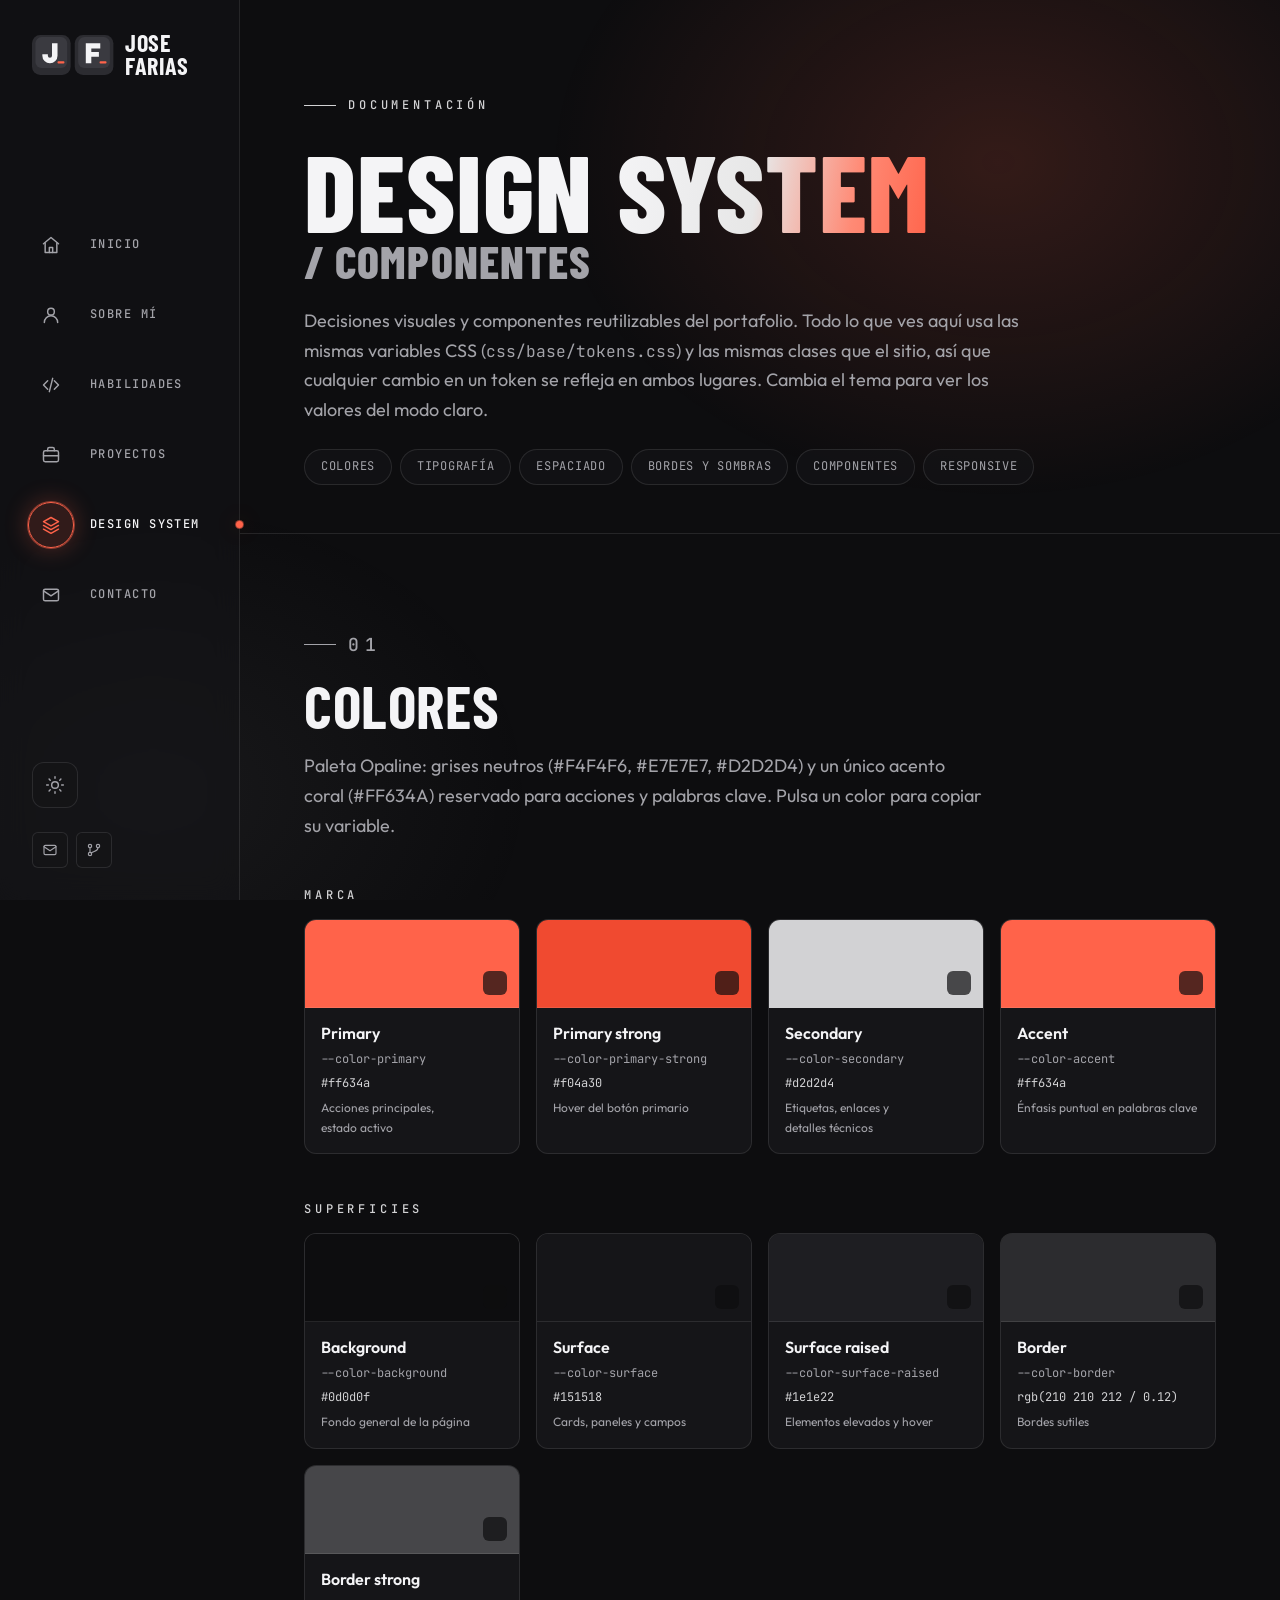
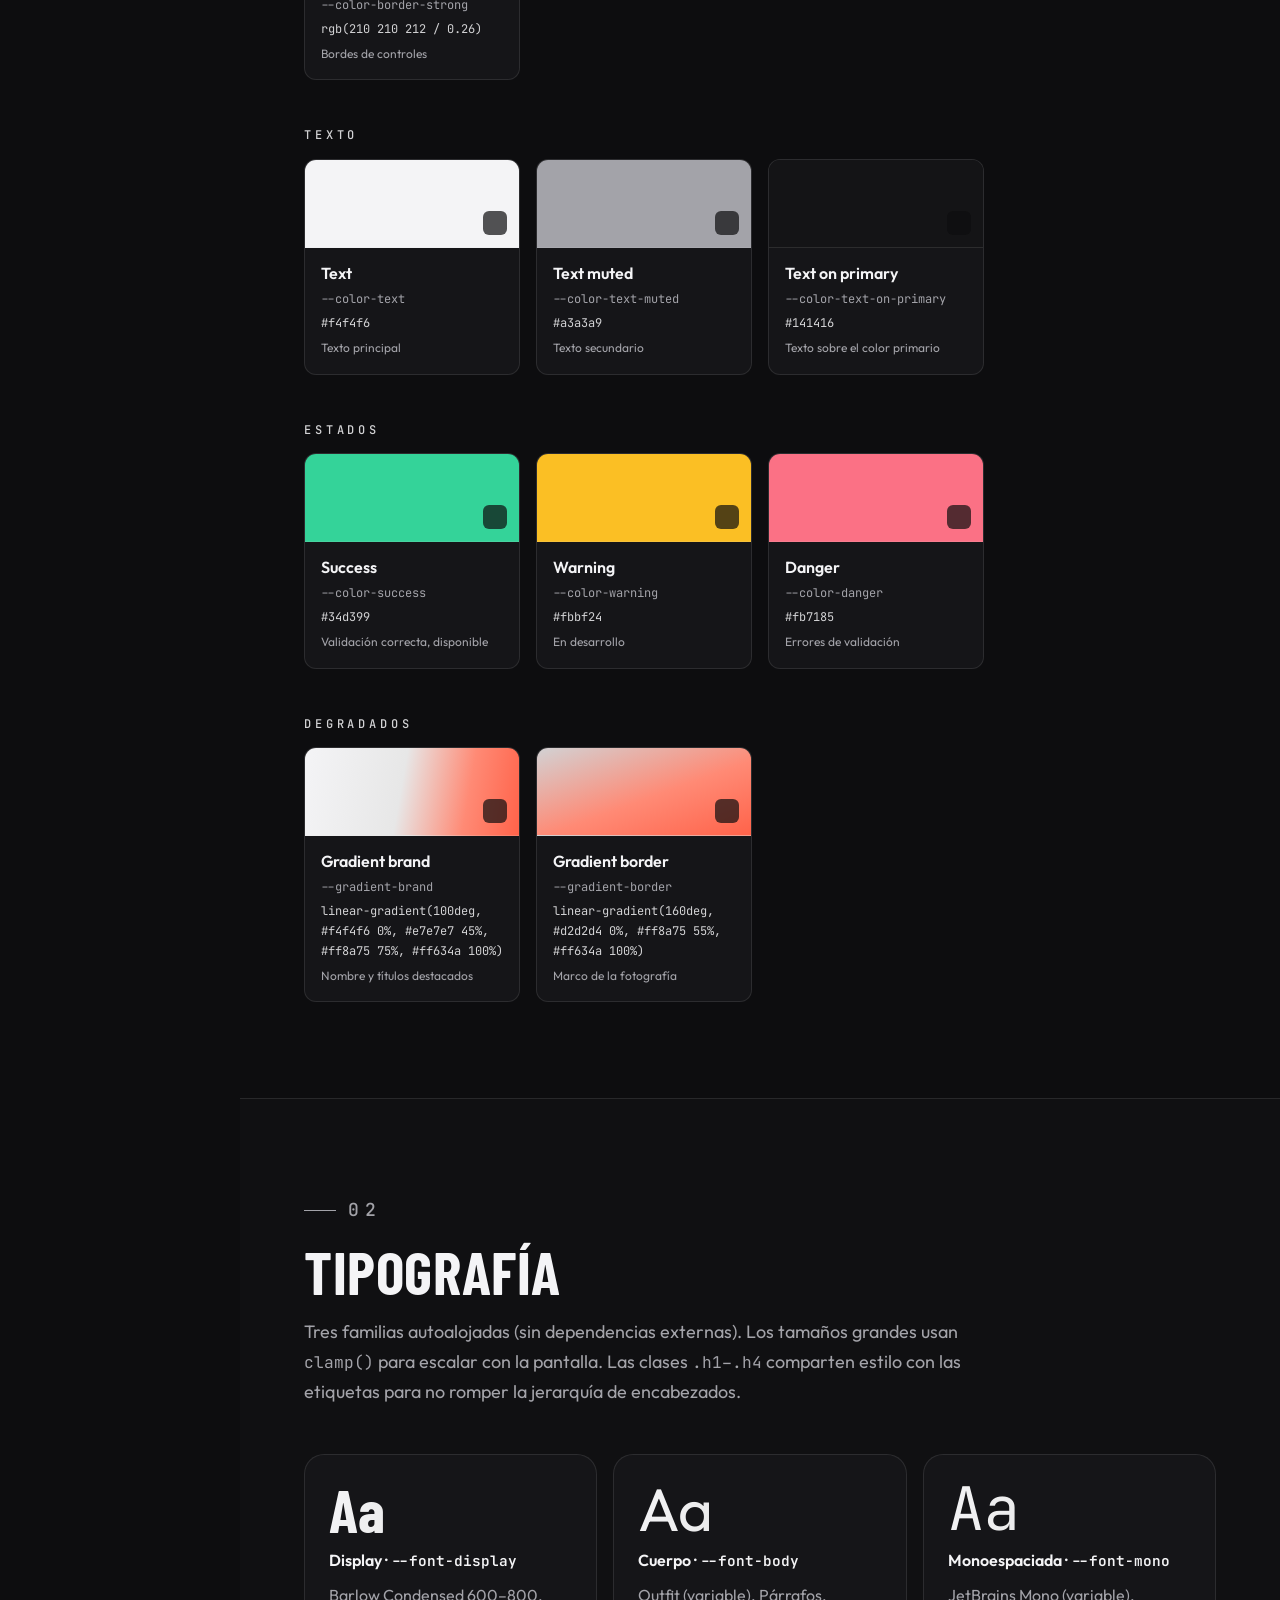
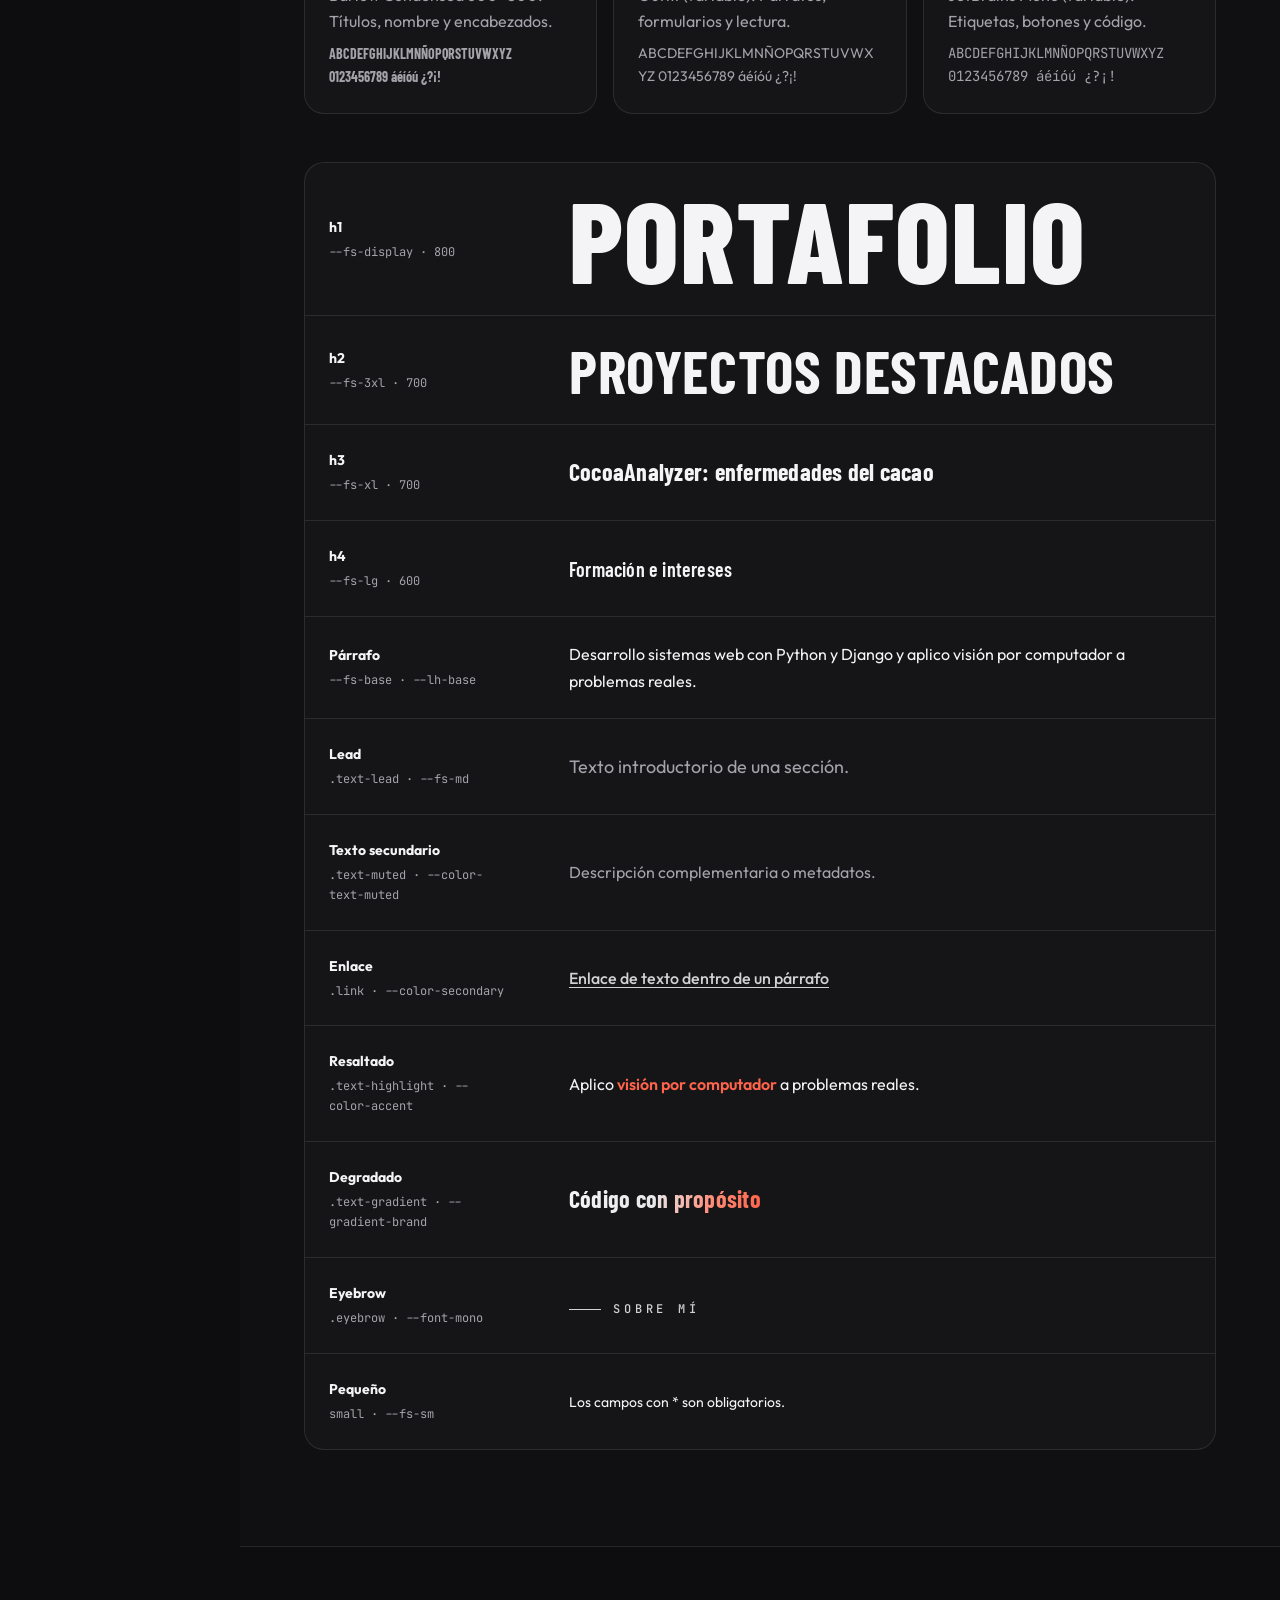
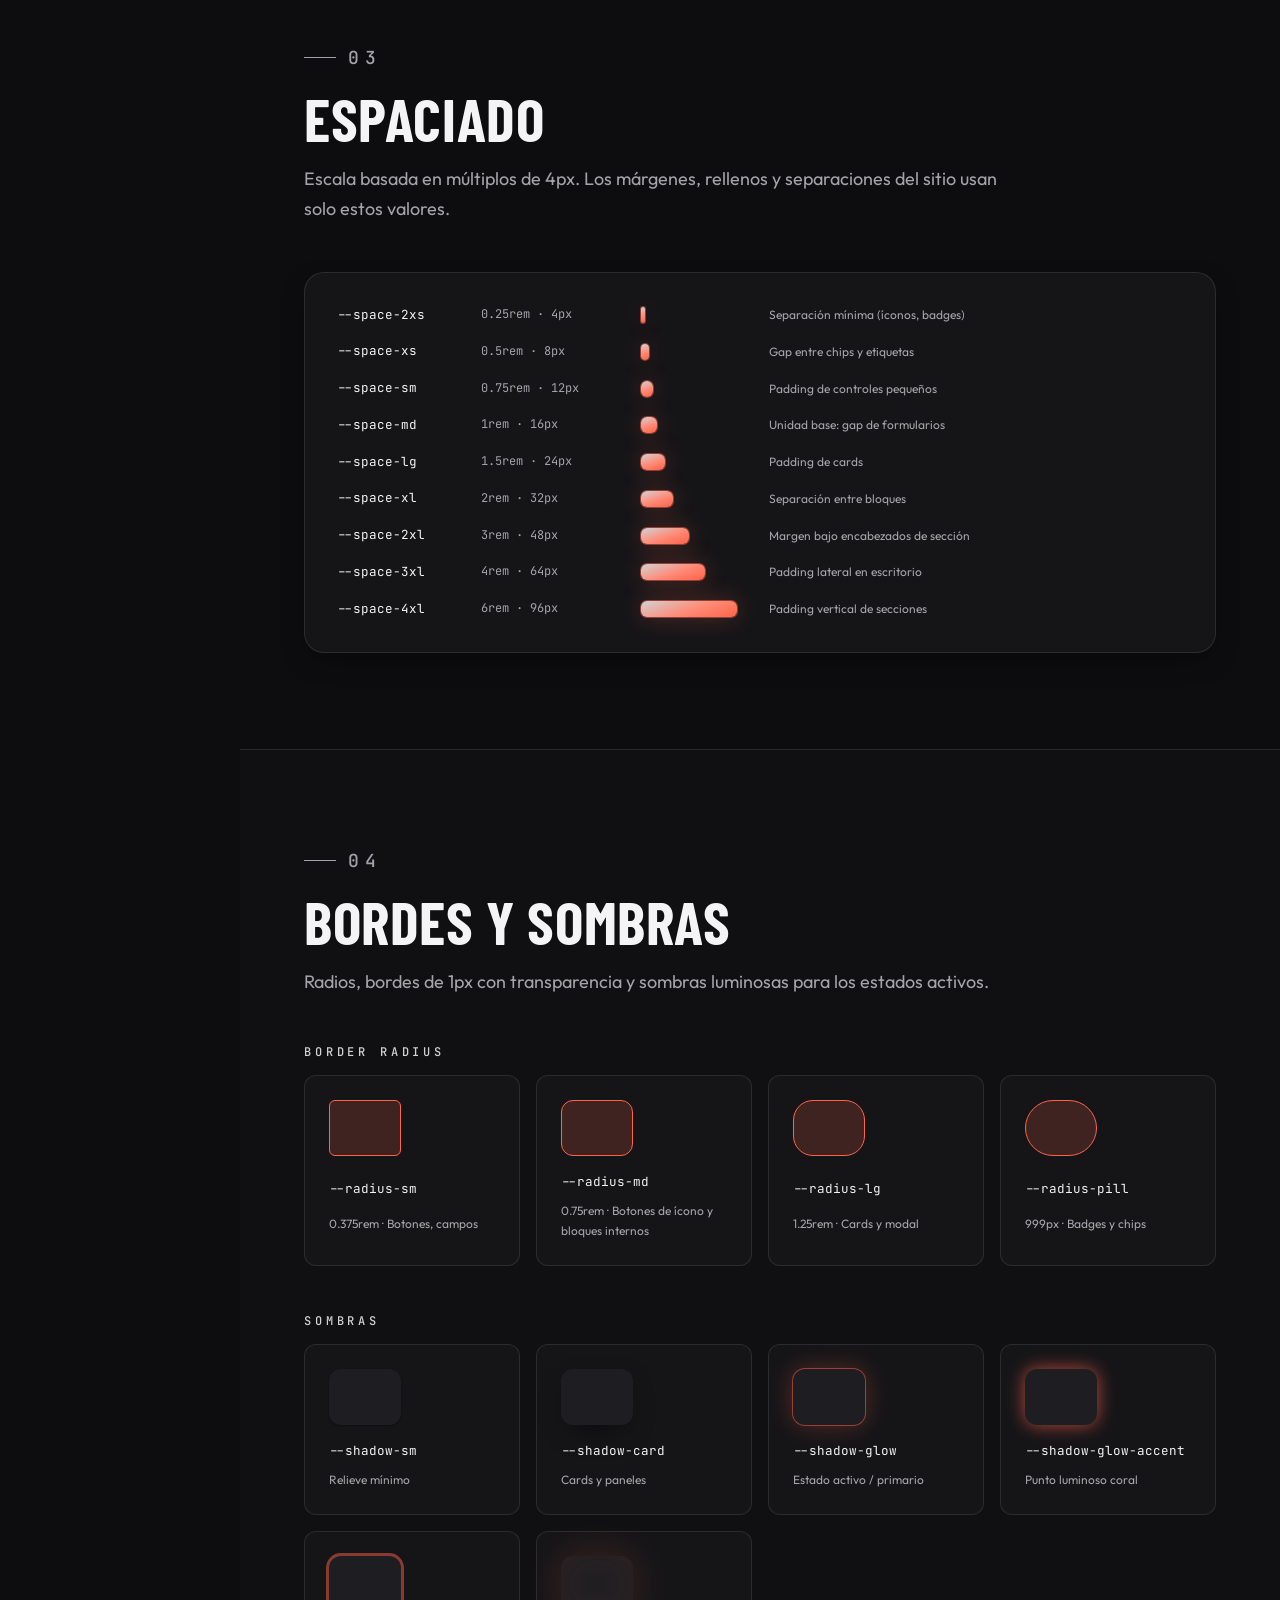
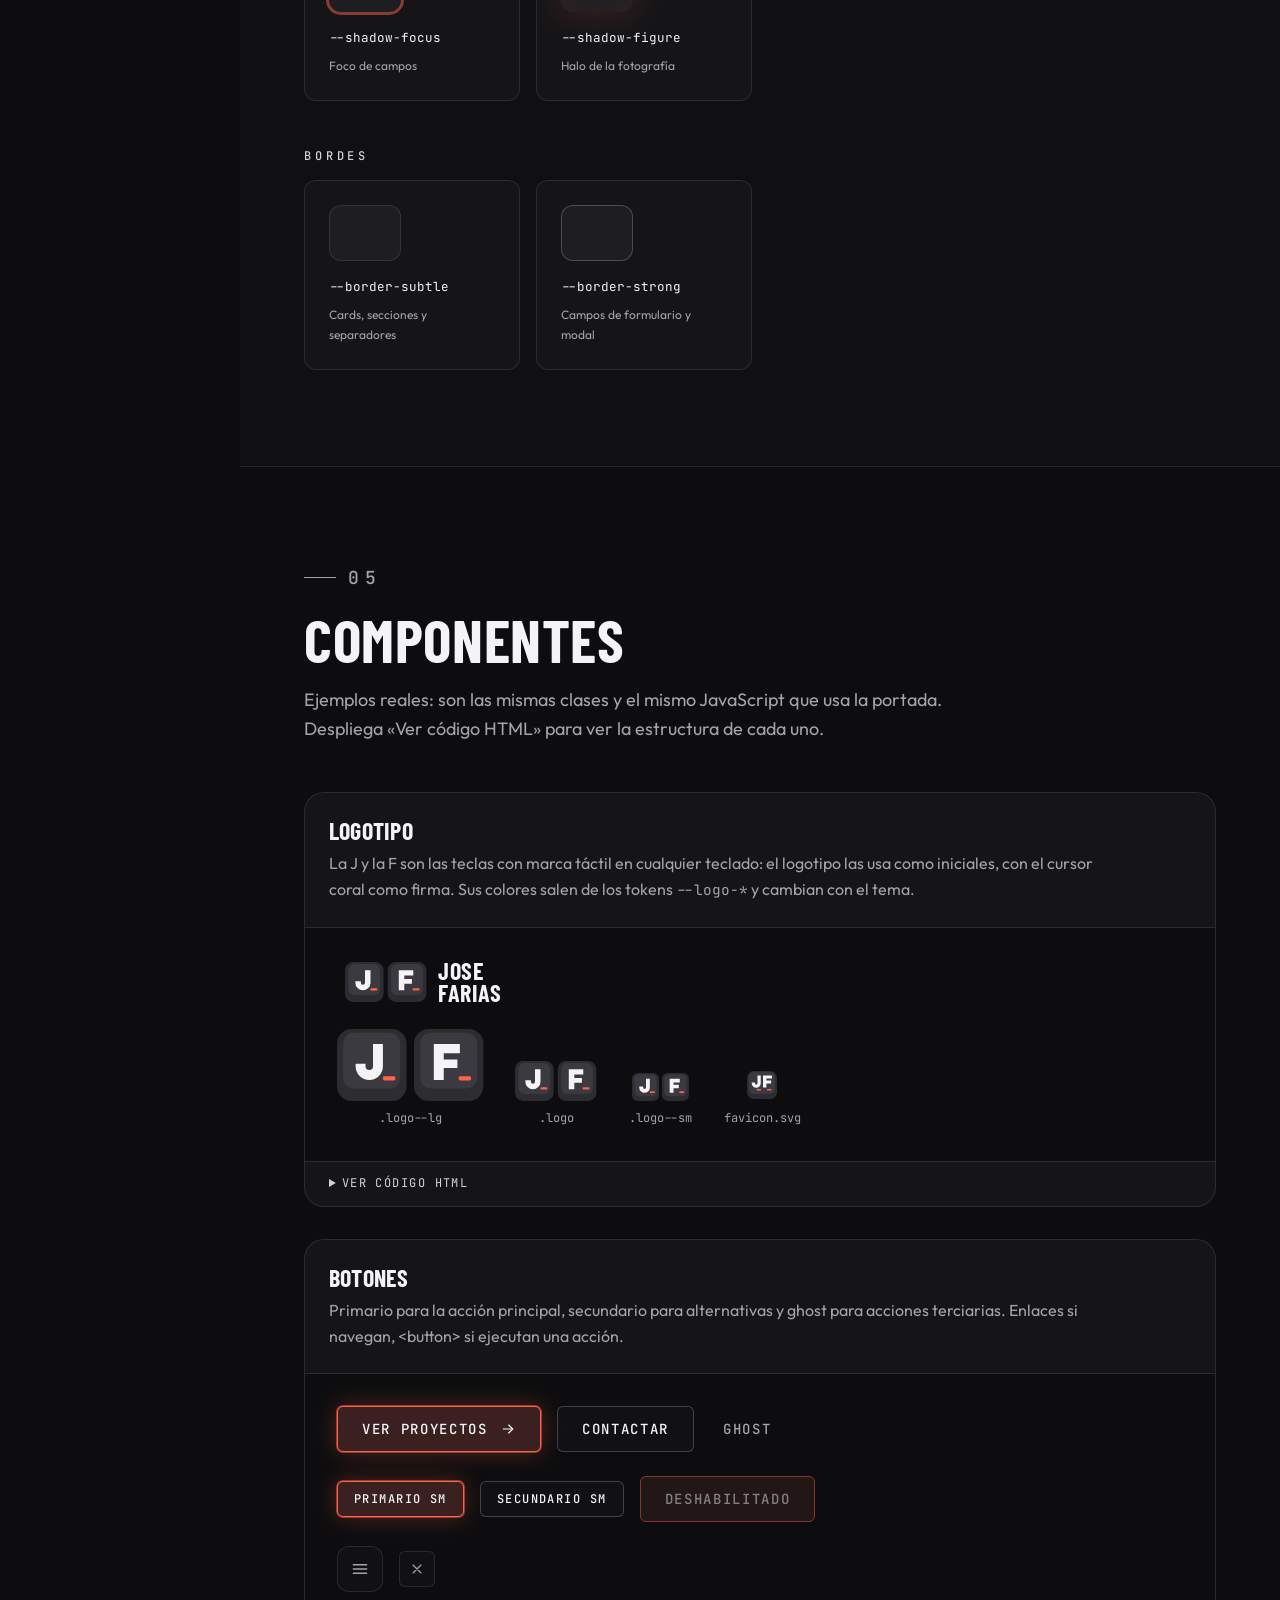
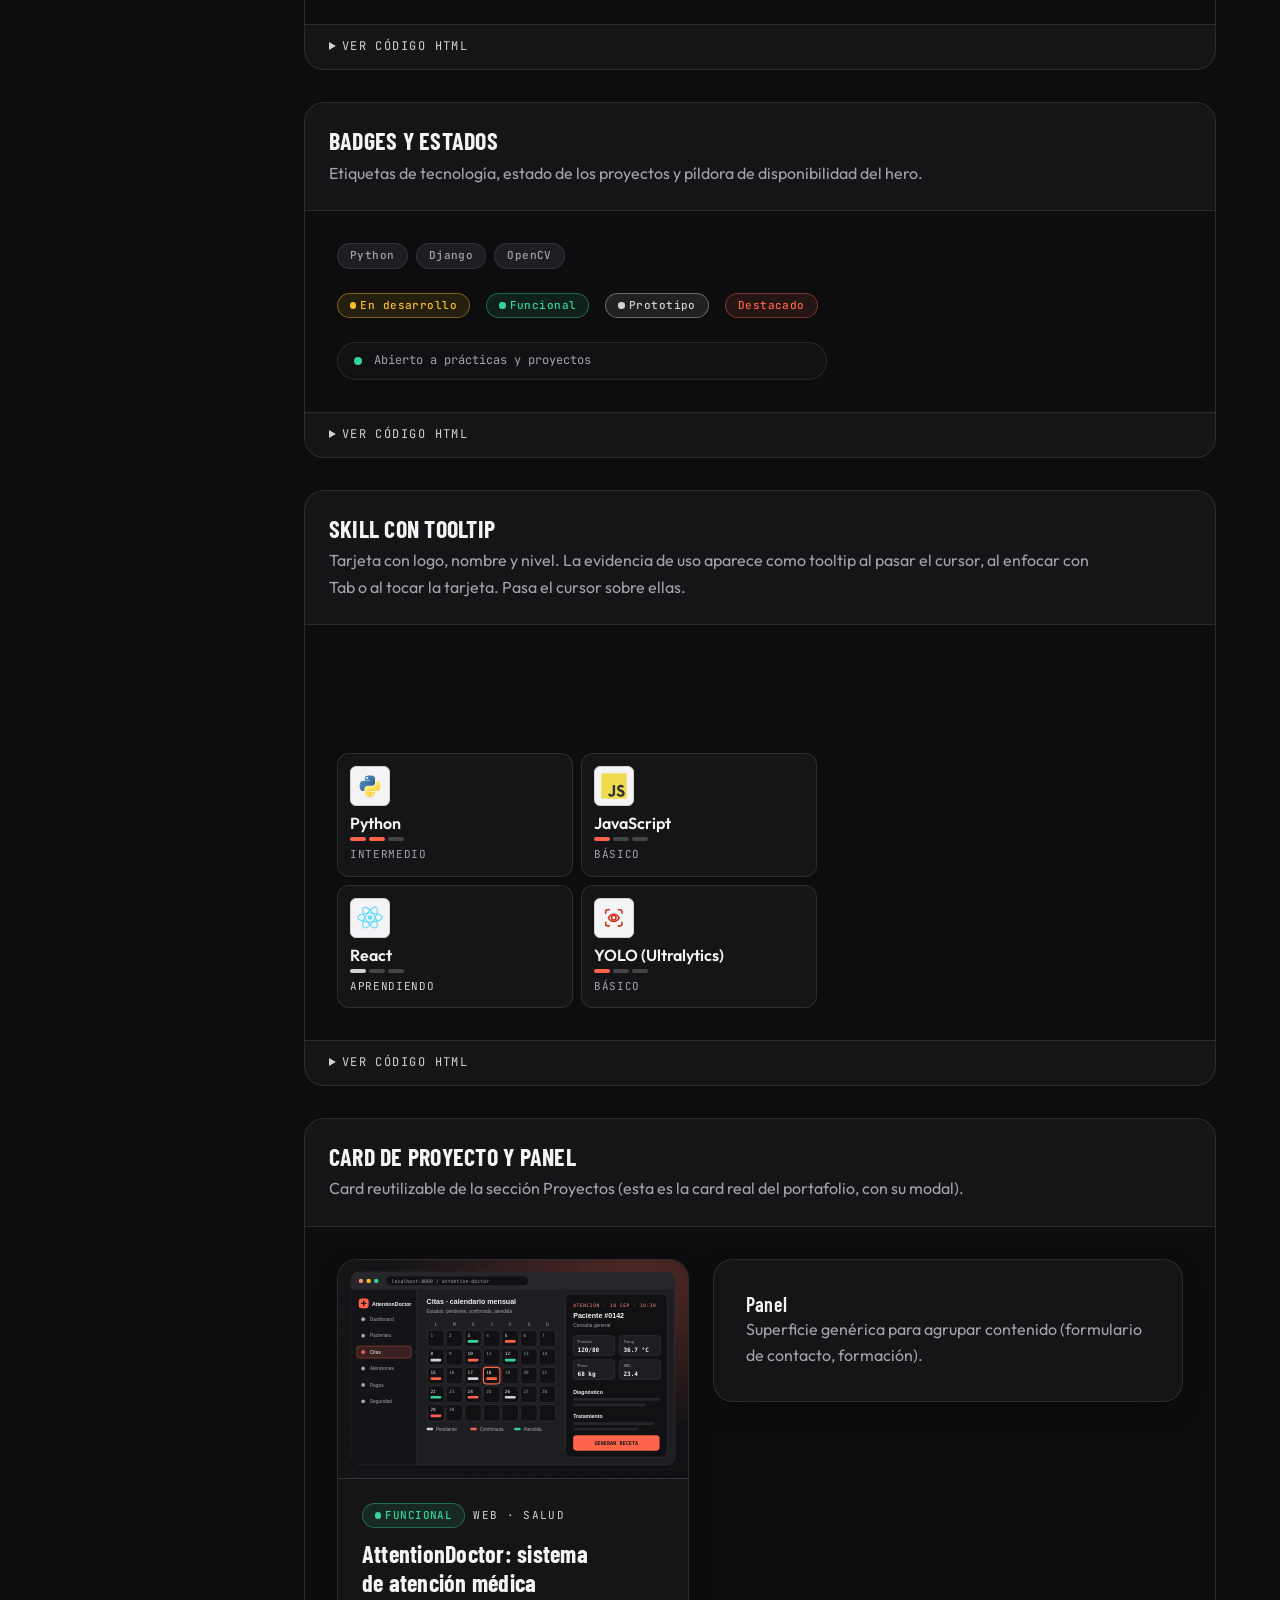
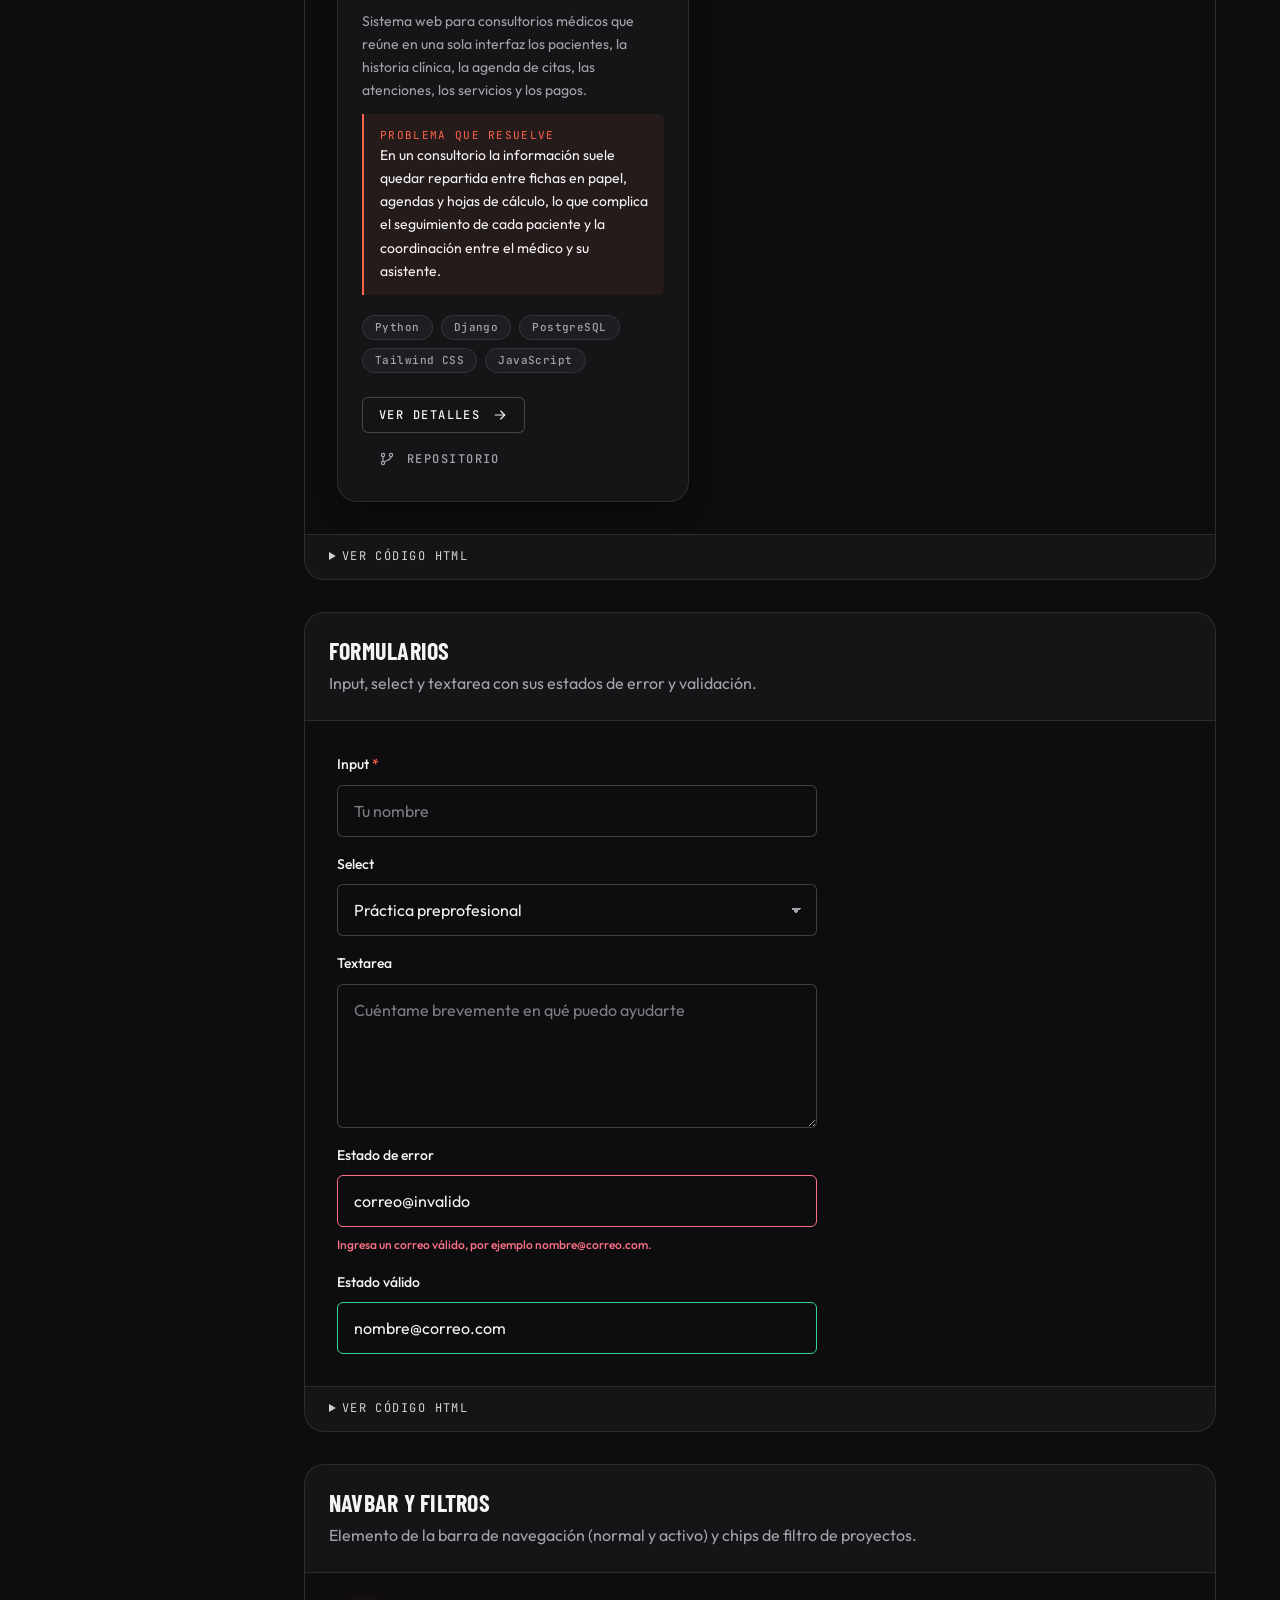
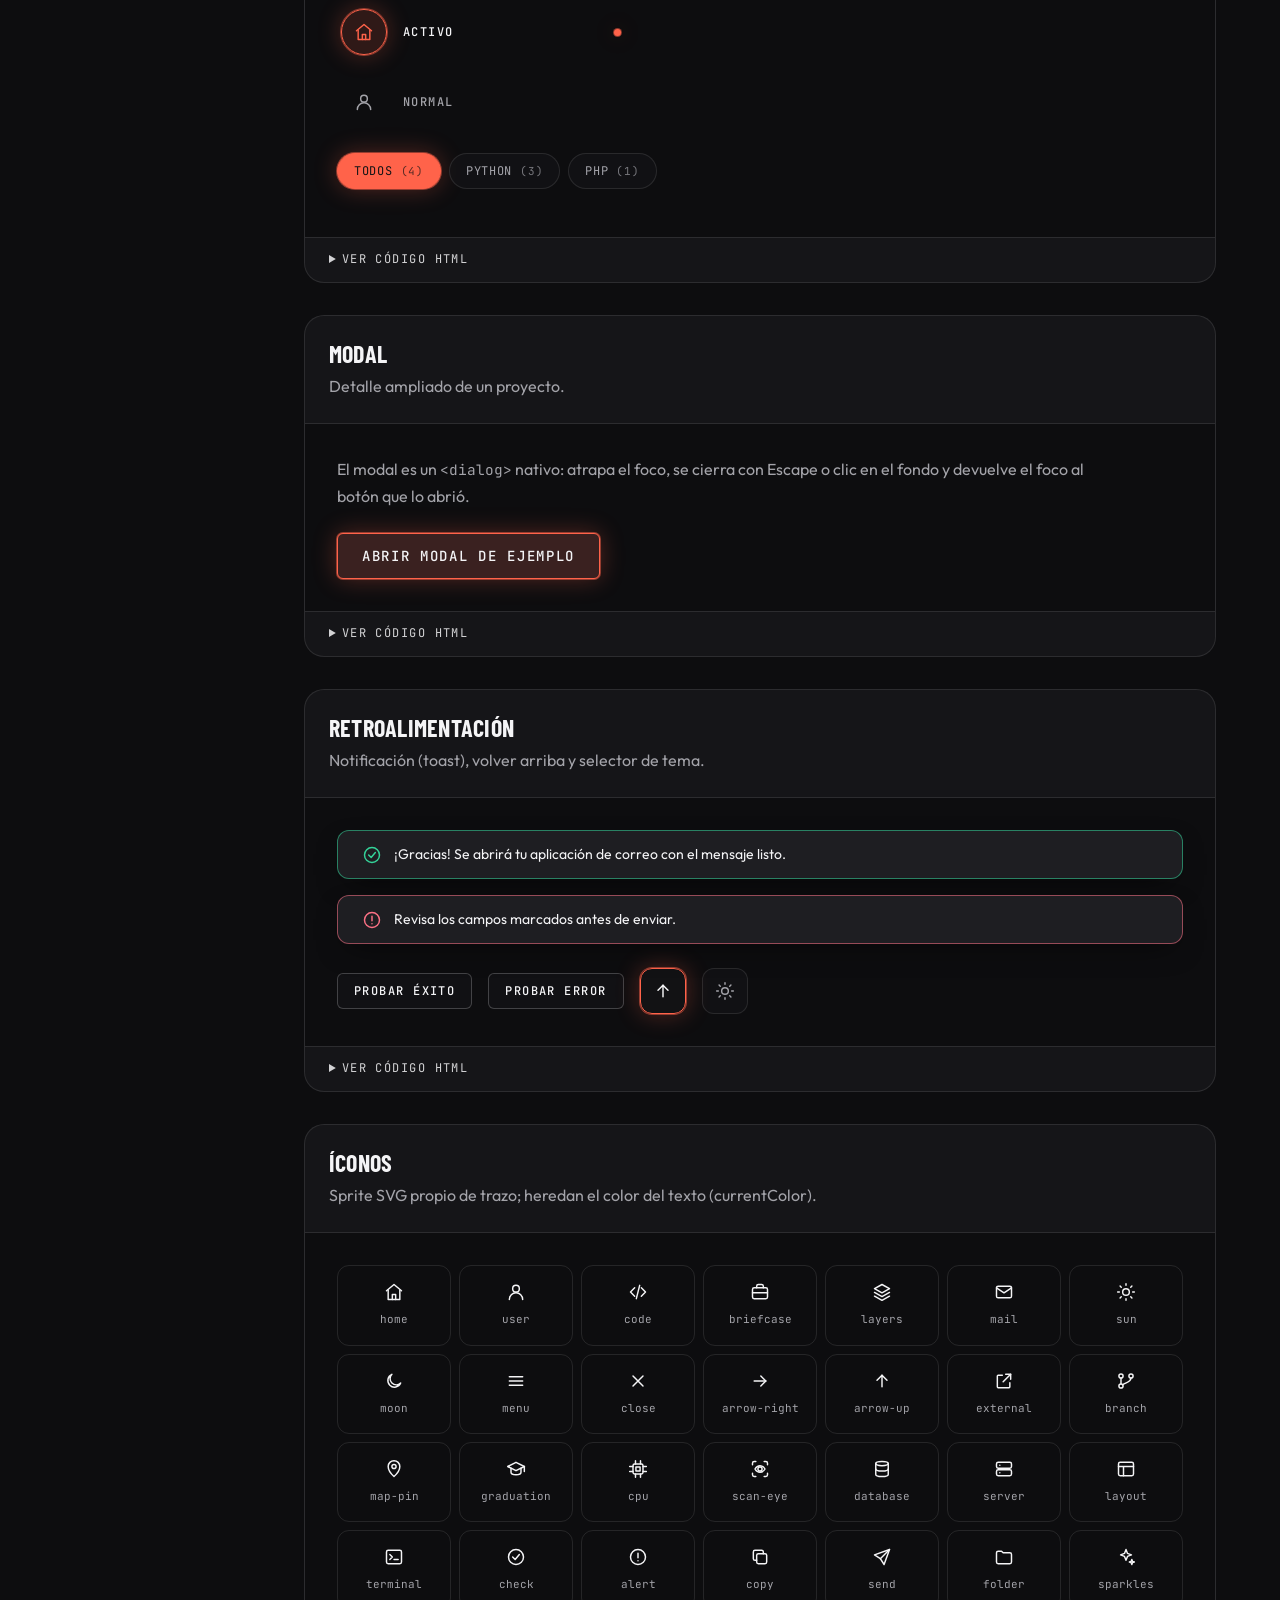
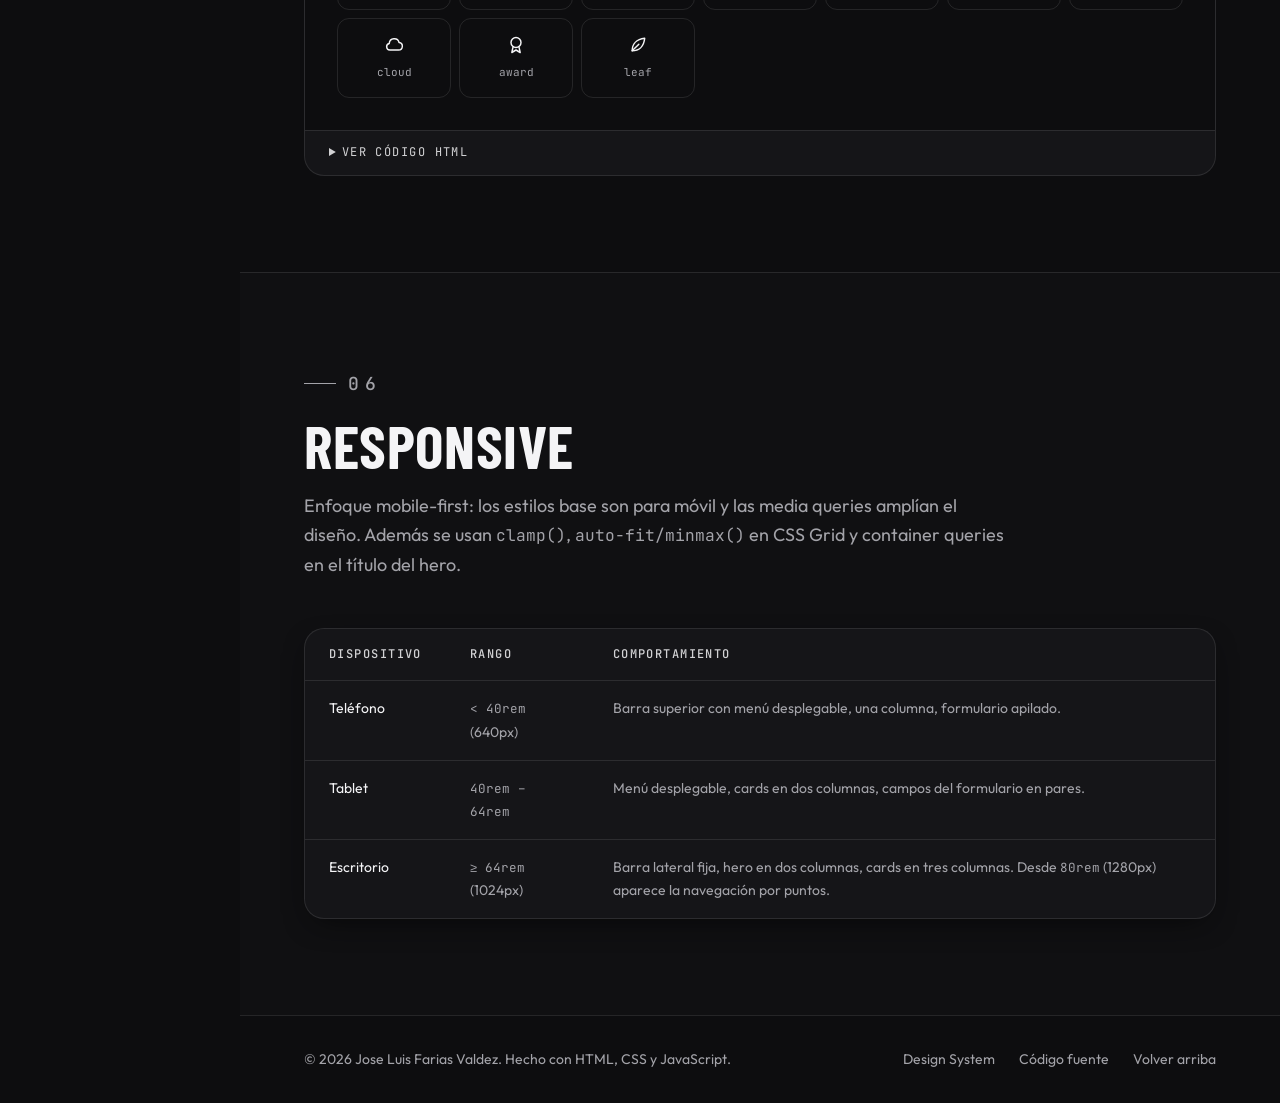
==== commit 6f027f08: "feat(habilidades): tarjetas compactas con logos y tooltip Cada habilidad muestra logo, nombre y nive" ====
--- a/design-system.html
+++ b/design-system.html
@@ -775,13 +775,13 @@
 
         <article class="ds-demo" id="comp-skill" aria-labelledby="comp-skill-title">
           <header class="ds-demo__header">
-            <h3 id="comp-skill-title">Skill</h3>
-            <p class="text-muted">Ítem de habilidad con monograma, nivel de dominio (texto + indicador) y evidencia de uso.</p>
+            <h3 id="comp-skill-title">Skill con tooltip</h3>
+            <p class="text-muted">Tarjeta con logo, nombre y nivel. La evidencia de uso aparece como tooltip al pasar el cursor, al enfocar con Tab o al tocar la tarjeta. Pasa el cursor sobre ellas.</p>
           </header>
           <div class="ds-demo__preview">
-            <ul class="skill-list ds-narrow">
-              <li class="skill">
-                <span class="skill__icon" aria-hidden="true">PY</span>
+            <ul class="skill-list ds-narrow ds-skill-demo">
+              <li class="skill" tabindex="0" aria-describedby="skill-python-desc">
+                <span class="skill__icon" aria-hidden="true"><img src="assets/icons/tech/python.svg" alt="" width="28" height="28" loading="lazy"></span>
                 <div class="skill__body">
                   <div class="skill__head">
                     <h4 class="skill__name">Python</h4>
@@ -790,11 +790,11 @@
                       <span class="level__label">Intermedio</span>
                     </p>
                   </div>
-                  <p class="skill__desc">Estructuras de datos, lógica y POO. Es el lenguaje principal de mis proyectos.</p>
+                  <p class="skill__desc" id="skill-python-desc" role="tooltip">Estructuras de datos, lógica y POO. Es el lenguaje principal de mis proyectos.</p>
                 </div>
               </li>
-              <li class="skill">
-                <span class="skill__icon" aria-hidden="true">JS</span>
+              <li class="skill" tabindex="0" aria-describedby="skill-javascript-desc">
+                <span class="skill__icon" aria-hidden="true"><img src="assets/icons/tech/javascript.svg" alt="" width="28" height="28" loading="lazy"></span>
                 <div class="skill__body">
                   <div class="skill__head">
                     <h4 class="skill__name">JavaScript</h4>
@@ -803,28 +803,41 @@
                       <span class="level__label">Básico</span>
                     </p>
                   </div>
-                  <p class="skill__desc">DOM, eventos y validación de formularios.</p>
+                  <p class="skill__desc" id="skill-javascript-desc" role="tooltip">DOM, eventos y validación de formularios.</p>
                 </div>
               </li>
-              <li class="skill">
-                <span class="skill__icon" aria-hidden="true">API</span>
+              <li class="skill" tabindex="0" aria-describedby="skill-react-desc">
+                <span class="skill__icon" aria-hidden="true"><img src="assets/icons/tech/react.svg" alt="" width="28" height="28" loading="lazy"></span>
                 <div class="skill__body">
                   <div class="skill__head">
-                    <h4 class="skill__name">FastAPI</h4>
+                    <h4 class="skill__name">React</h4>
                     <p class="level" data-level="0">
                       <span class="level__bar" aria-hidden="true"><span></span><span></span><span></span></span>
                       <span class="level__label">Aprendiendo</span>
                     </p>
                   </div>
-                  <p class="skill__desc">API de inferencia de CocoaAnalyzer.</p>
+                  <p class="skill__desc" id="skill-react-desc" role="tooltip">Fundamentos de componentes, props y estado; en formación.</p>
+                </div>
+              </li>
+              <li class="skill" tabindex="0" aria-describedby="skill-yolo-ultralytics-desc">
+                <span class="skill__icon" aria-hidden="true"><svg class="icon" aria-hidden="true" focusable="false"><use href="#i-scan-eye"></use></svg></span>
+                <div class="skill__body">
+                  <div class="skill__head">
+                    <h4 class="skill__name">YOLO (Ultralytics)</h4>
+                    <p class="level" data-level="1">
+                      <span class="level__bar" aria-hidden="true"><span></span><span></span><span></span></span>
+                      <span class="level__label">Básico</span>
+                    </p>
+                  </div>
+                  <p class="skill__desc" id="skill-yolo-ultralytics-desc" role="tooltip">YOLOv8 en Tracker IA y YOLOv11 en CocoaAnalyzer.</p>
                 </div>
               </li>
             </ul>
           </div>
           <details class="ds-demo__code">
             <summary>Ver código HTML</summary>
-            <pre class="code-block"><code>&lt;li class=&quot;skill&quot;&gt;
-            &lt;span class=&quot;skill__icon&quot; aria-hidden=&quot;true&quot;&gt;PY&lt;/span&gt;
+            <pre class="code-block"><code>&lt;li class=&quot;skill&quot; tabindex=&quot;0&quot; aria-describedby=&quot;skill-python-desc&quot;&gt;
+            &lt;span class=&quot;skill__icon&quot; aria-hidden=&quot;true&quot;&gt;&lt;img src=&quot;assets/icons/tech/python.svg&quot; alt=&quot;&quot; width=&quot;28&quot; height=&quot;28&quot; loading=&quot;lazy&quot;&gt;&lt;/span&gt;
             &lt;div class=&quot;skill__body&quot;&gt;
               &lt;div class=&quot;skill__head&quot;&gt;
                 &lt;h4 class=&quot;skill__name&quot;&gt;Python&lt;/h4&gt;
@@ -833,11 +846,13 @@
                   &lt;span class=&quot;level__label&quot;&gt;Intermedio&lt;/span&gt;
                 &lt;/p&gt;
               &lt;/div&gt;
-              &lt;p class=&quot;skill__desc&quot;&gt;Estructuras de datos, lógica y POO. Es el lenguaje principal de mis proyectos.&lt;/p&gt;
+              &lt;p class=&quot;skill__desc&quot; id=&quot;skill-python-desc&quot; role=&quot;tooltip&quot;&gt;Estructuras de datos, lógica y POO. Es el lenguaje principal de mis proyectos.&lt;/p&gt;
             &lt;/div&gt;
           &lt;/li&gt;
 
-          &lt;!-- data-level: 0 = Aprendiendo · 1 = Básico · 2 = Intermedio · 3 = Avanzado --&gt;</code></pre>
+          &lt;!-- data-level: 0 = Aprendiendo · 1 = Básico · 2 = Intermedio · 3 = Avanzado
+               El tooltip (.skill__desc) aparece con :hover o :focus (Tab o toque).
+               Sin logo adecuado: &lt;span class=&quot;skill__icon&quot;&gt;&lt;svg class=&quot;icon&quot;&gt;&lt;use href=&quot;#i-scan-eye&quot;&gt;&lt;/use&gt;&lt;/svg&gt;&lt;/span&gt; --&gt;</code></pre>
           </details>
         </article>
 
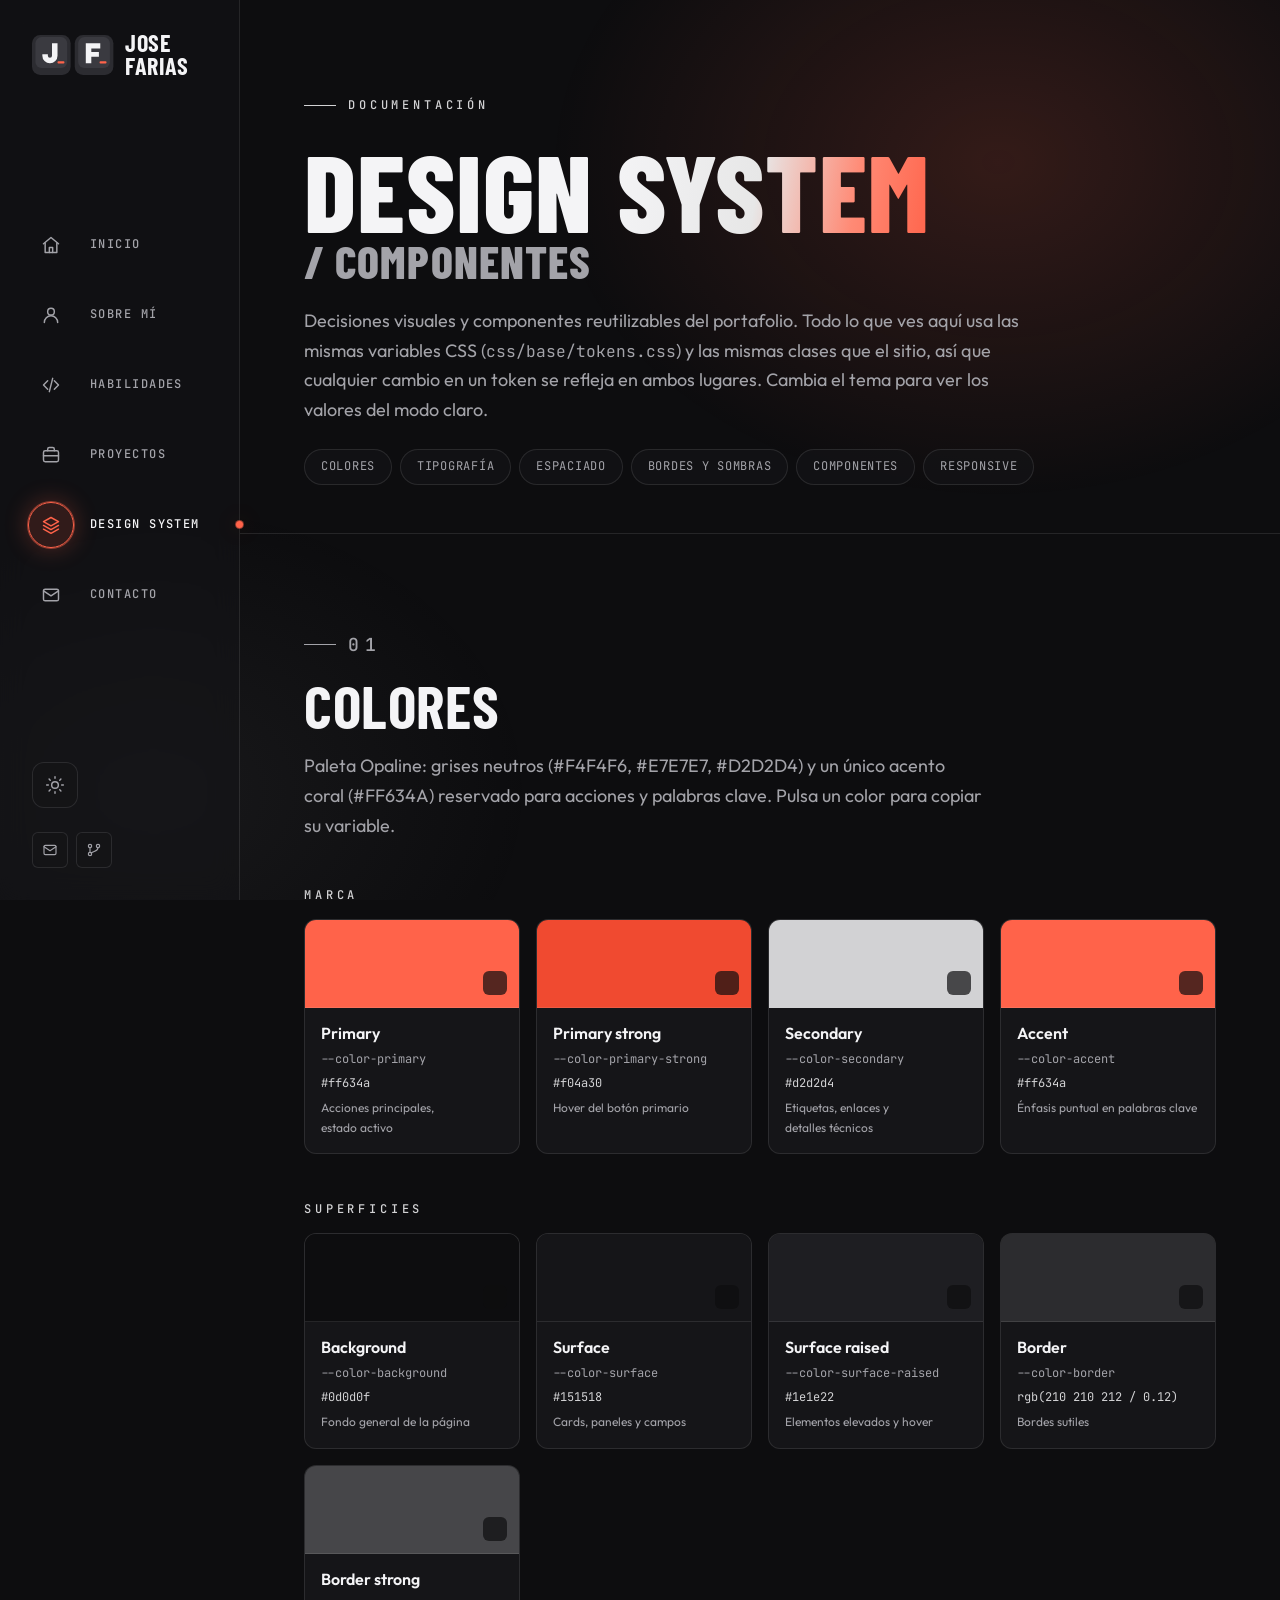
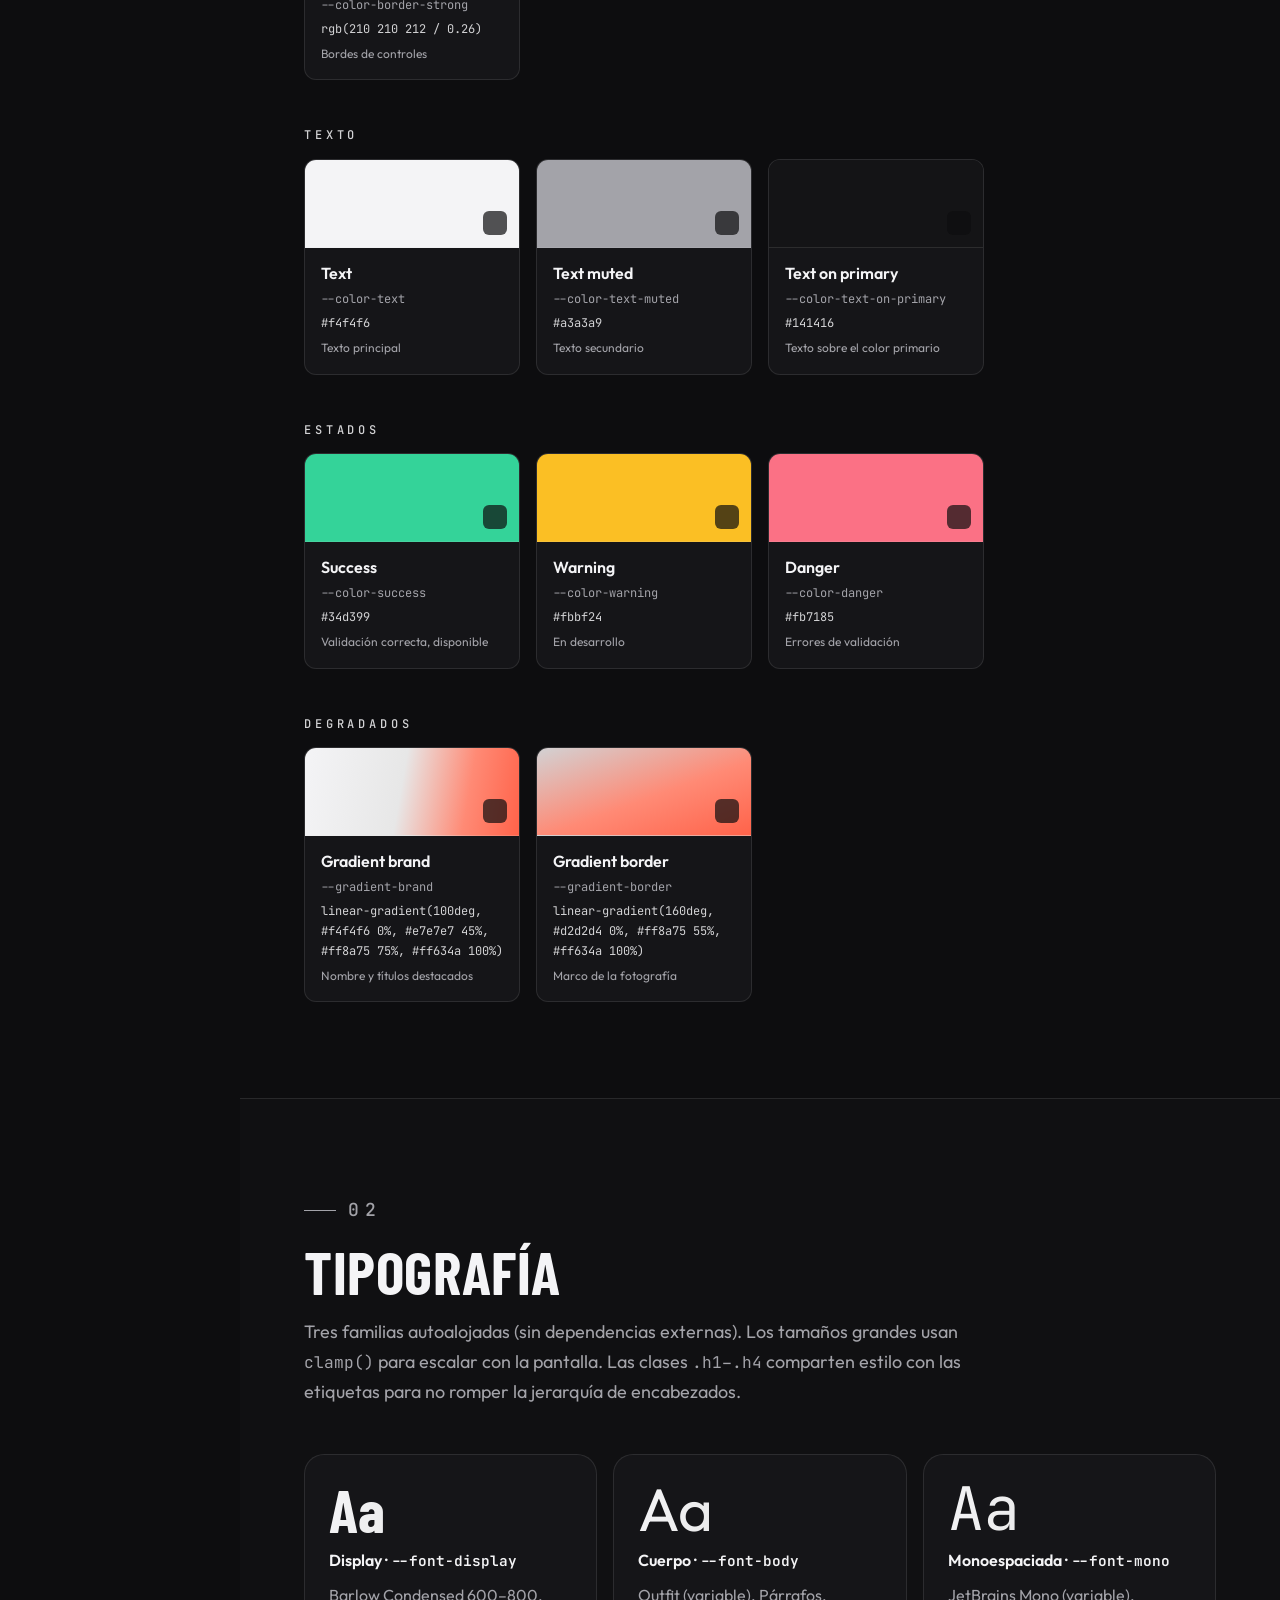
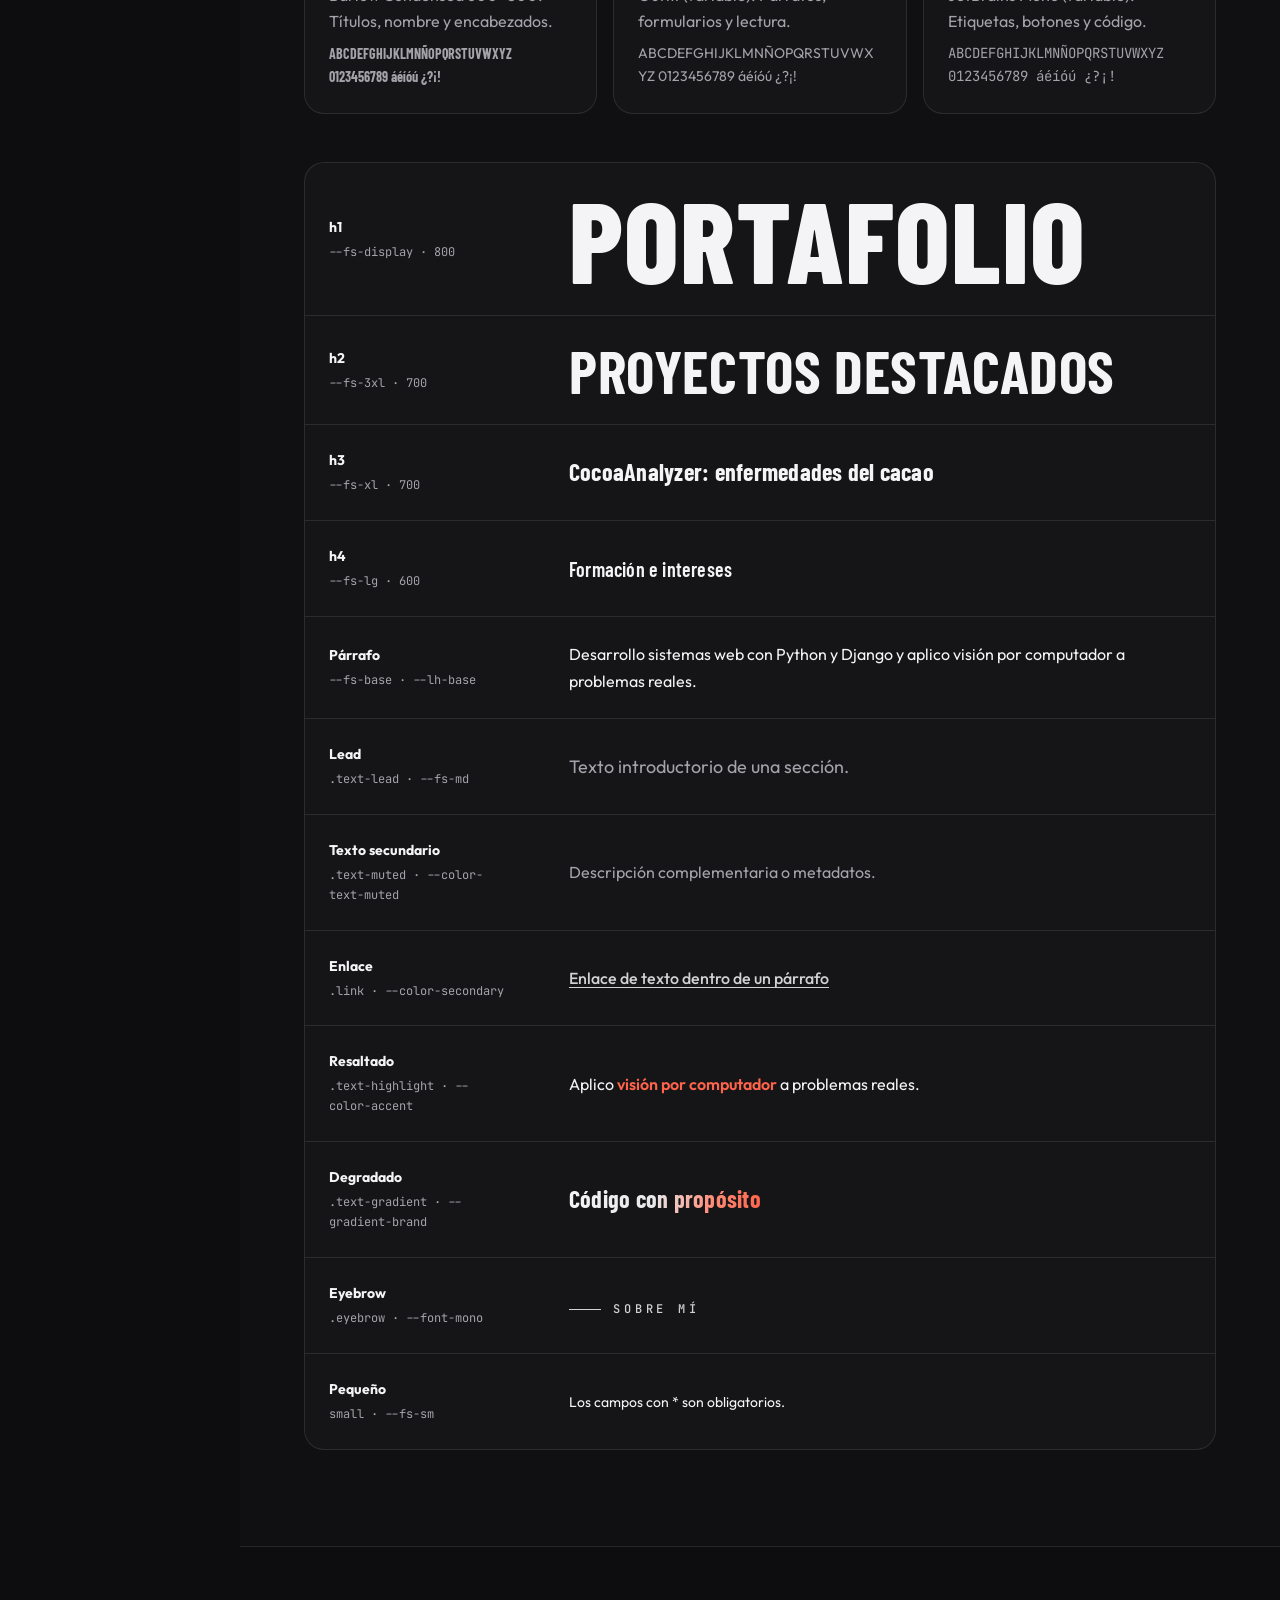
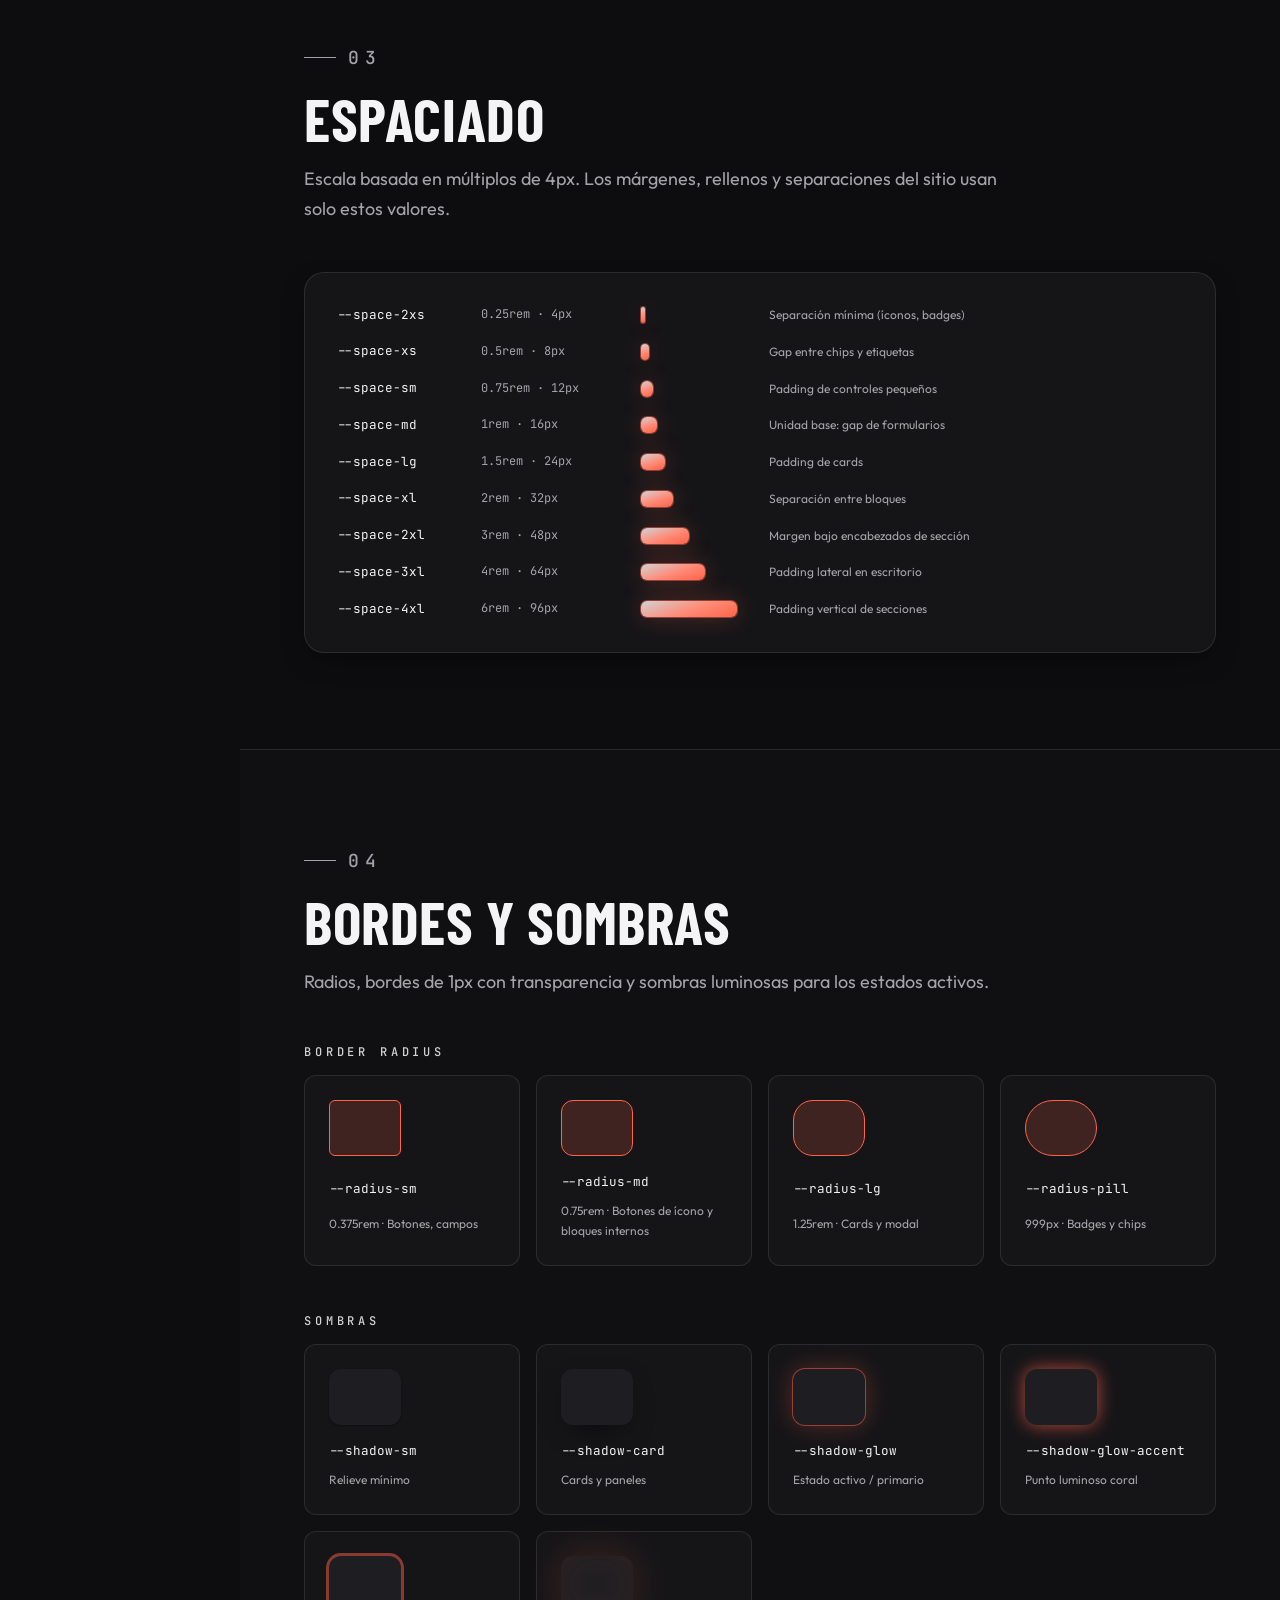
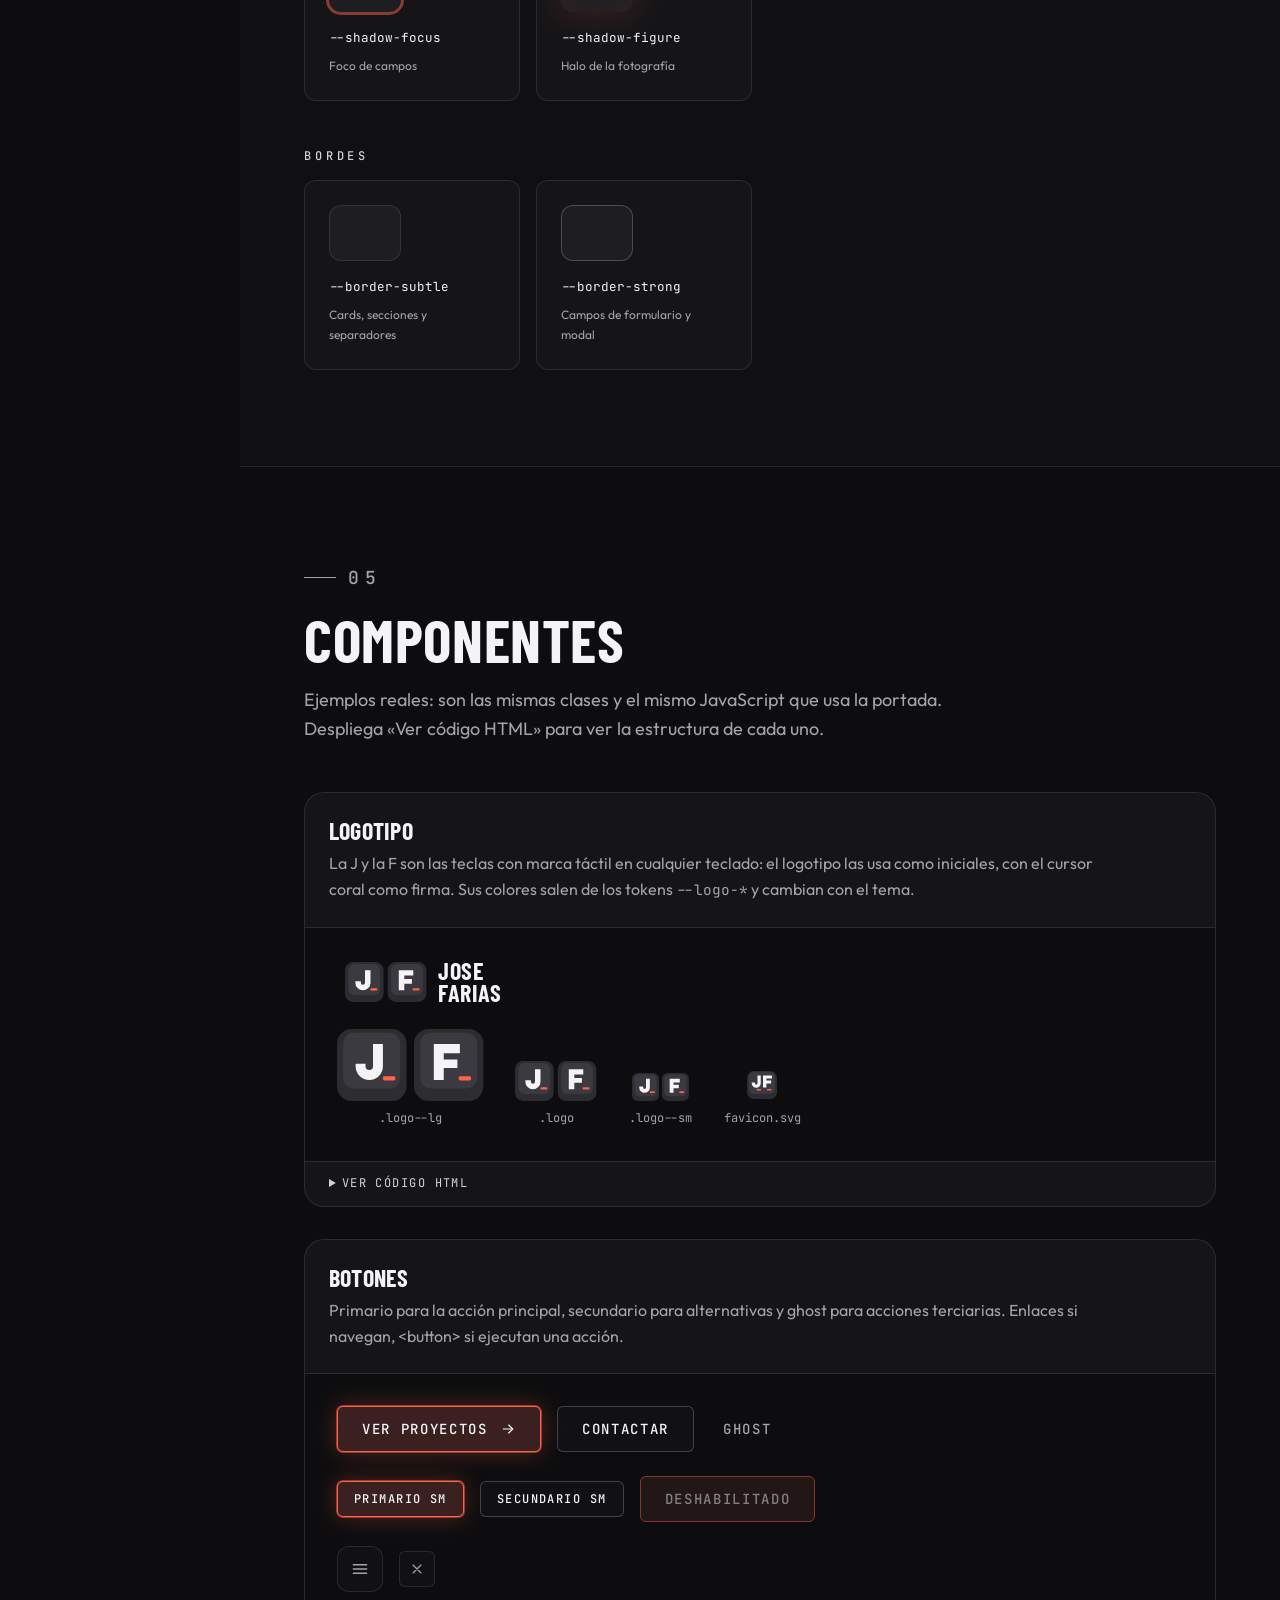
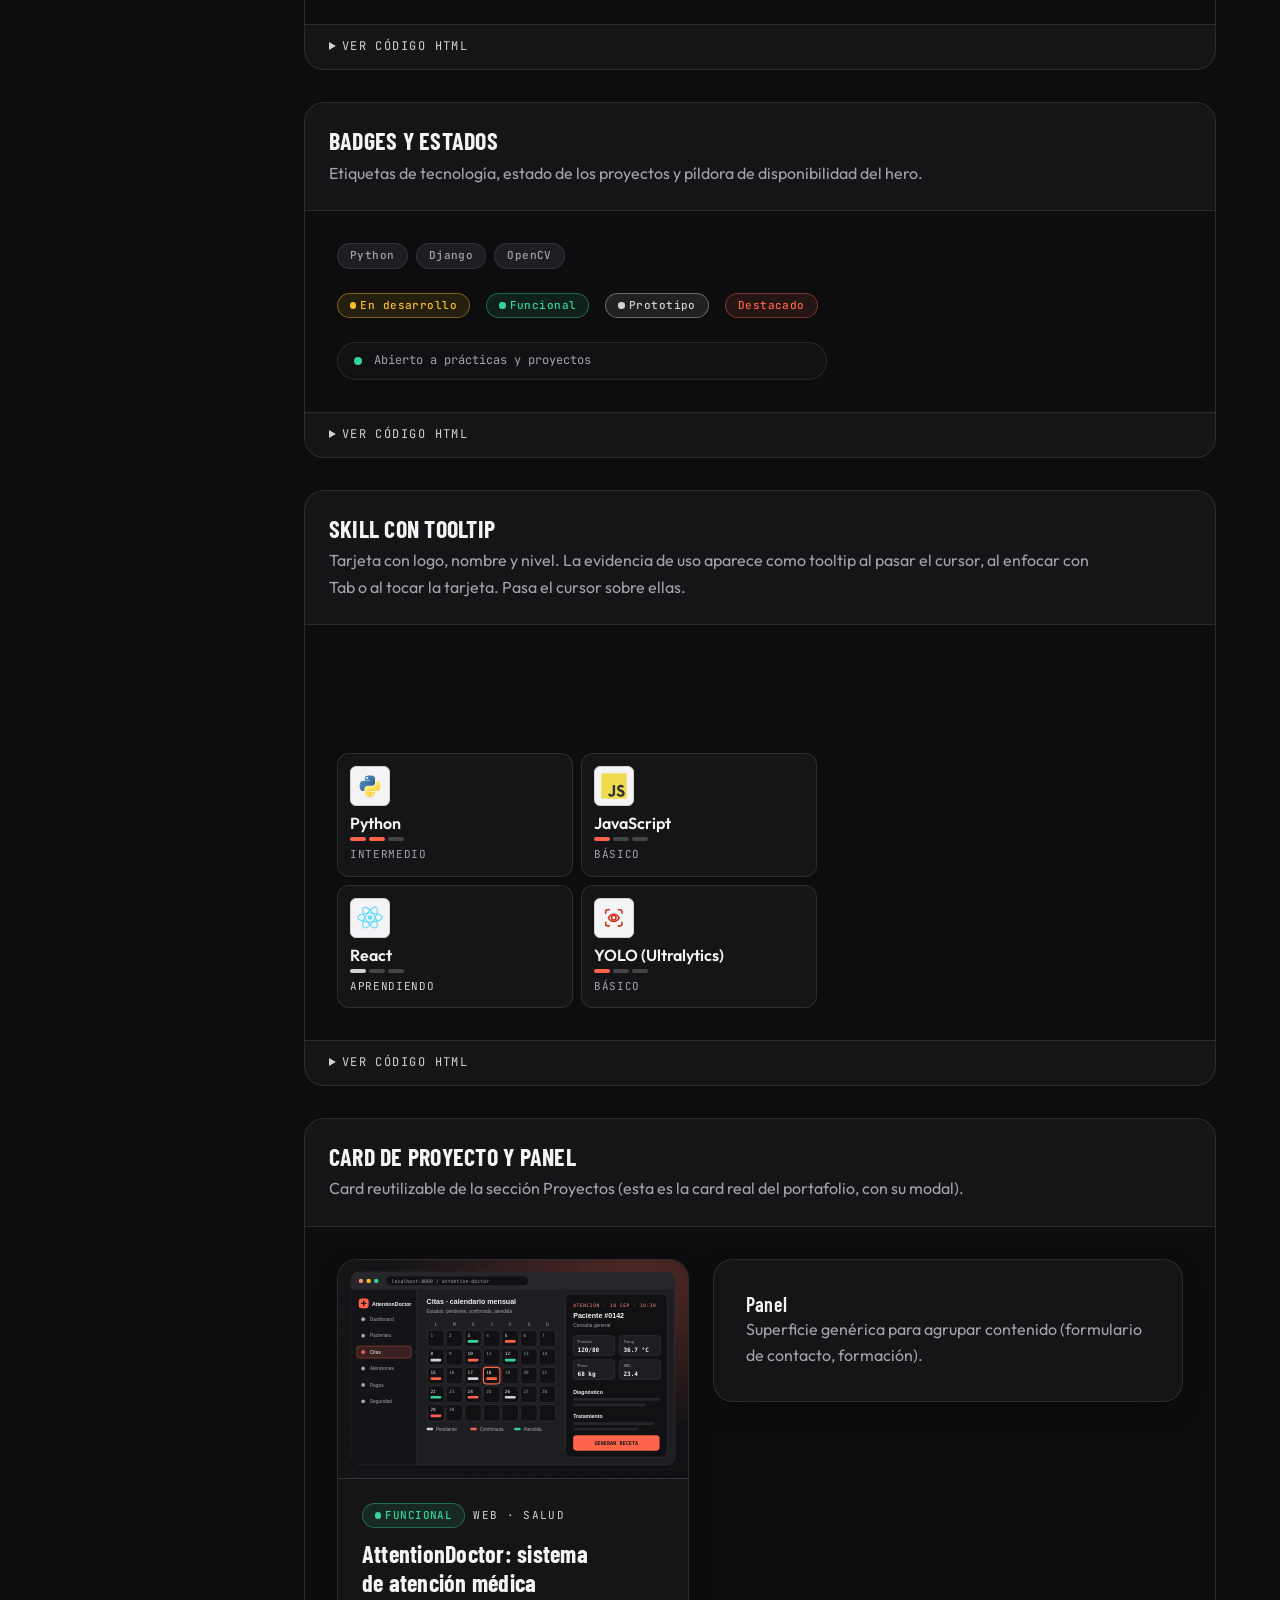
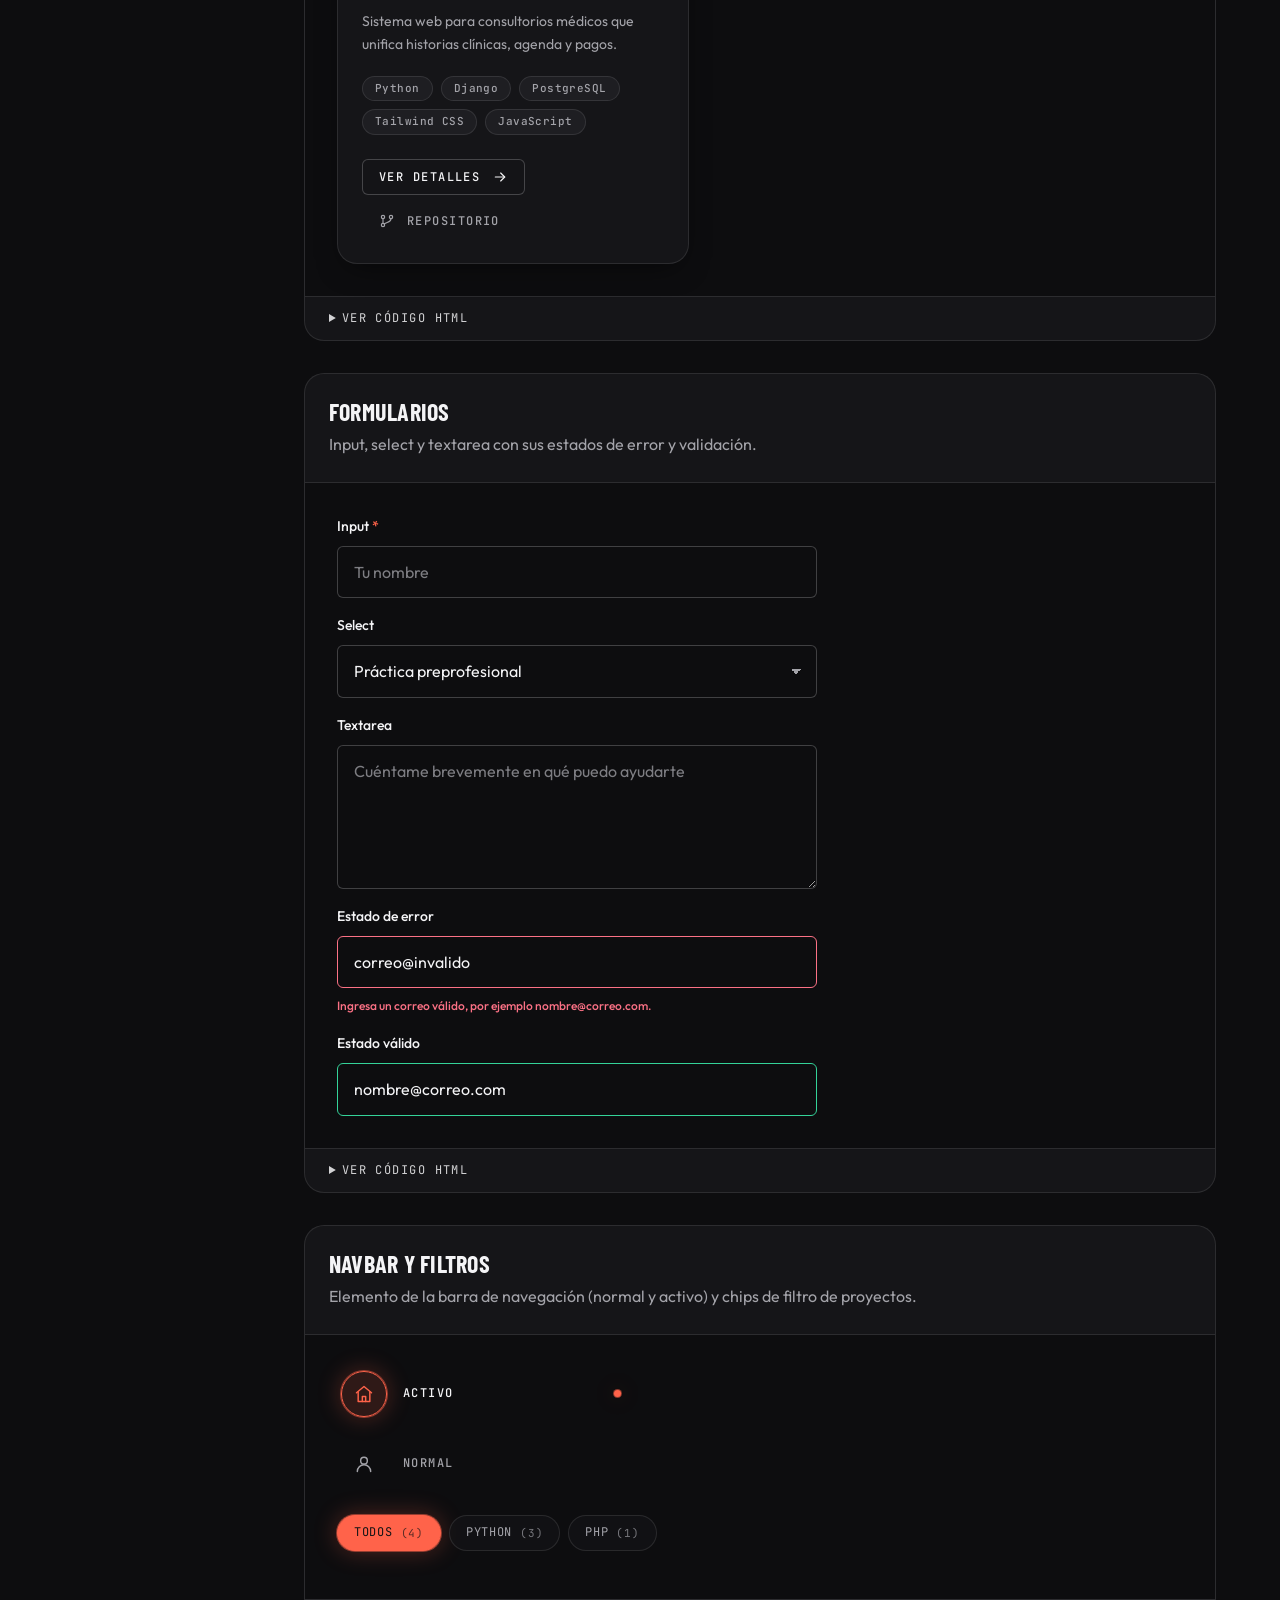
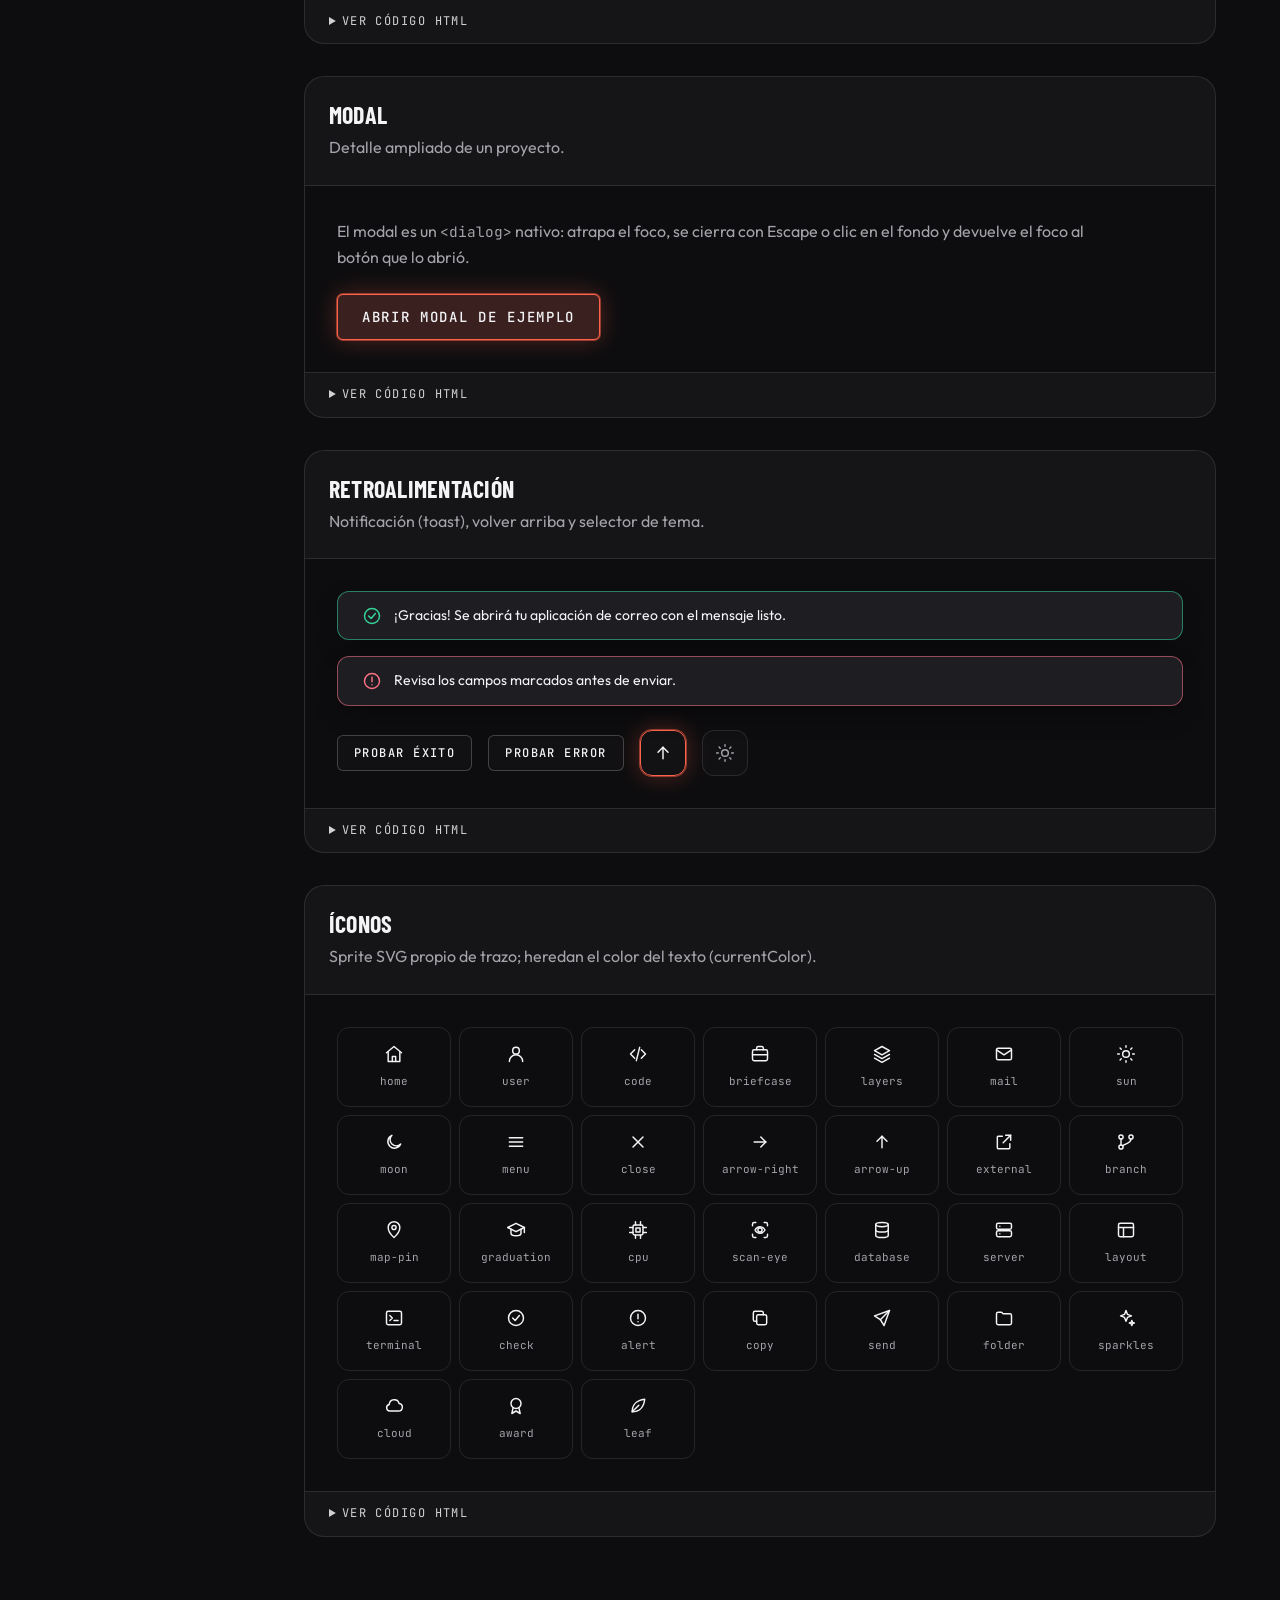
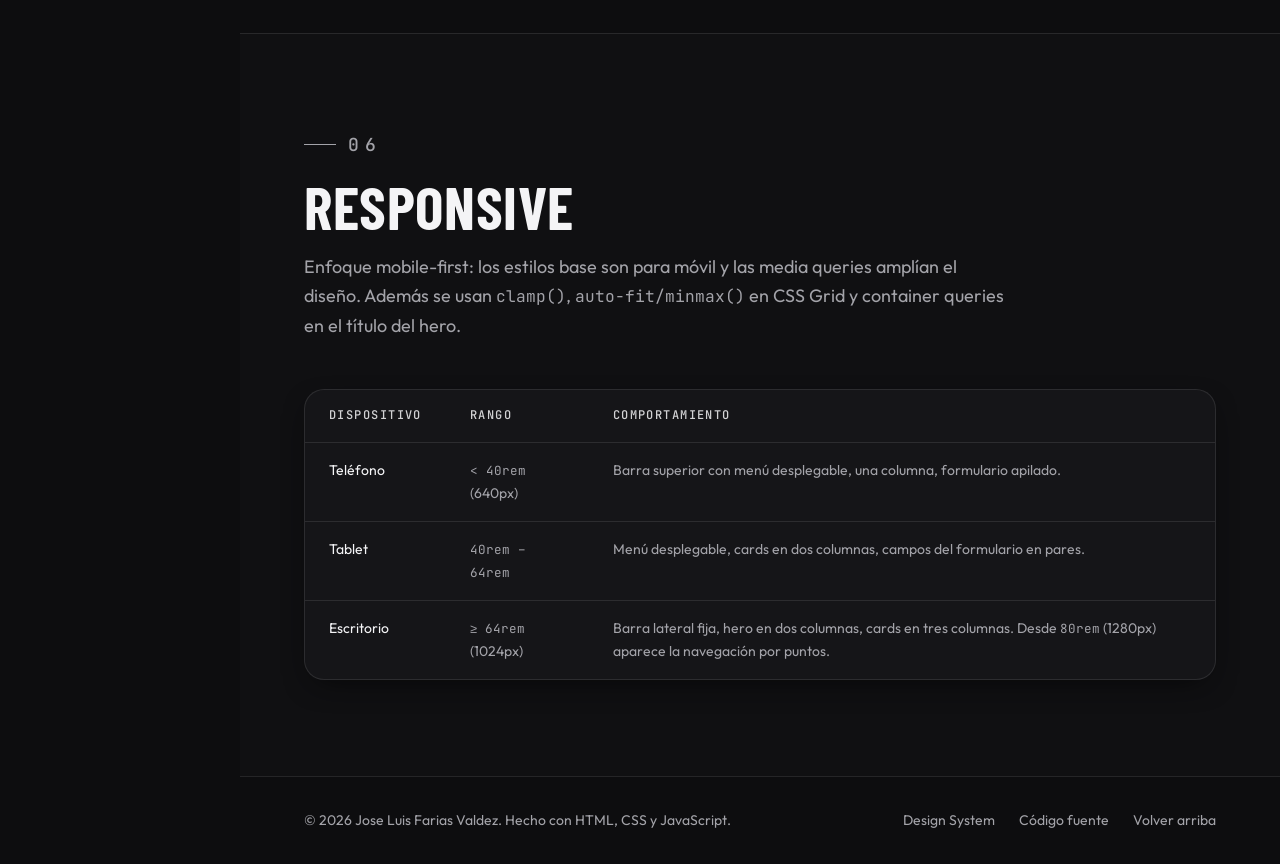
==== commit b0ecfe1c: "cambios en la seccion de proyectos: tarjetas mas limpias con resumen de una oracion Se quita el bloq" ====
--- a/design-system.html
+++ b/design-system.html
@@ -873,11 +873,7 @@
                     <span>Web · Salud</span>
                   </p>
                   <h3 class="card-project__title" id="proyecto-attentiondoctor-title">AttentionDoctor: sistema de atención médica</h3>
-                  <p class="card-project__desc">Sistema web para consultorios médicos que reúne en una sola interfaz los pacientes, la historia clínica, la agenda de citas, las atenciones, los servicios y los pagos.</p>
-                  <dl class="card-project__problem">
-                    <dt>Problema que resuelve</dt>
-                    <dd>En un consultorio la información suele quedar repartida entre fichas en papel, agendas y hojas de cálculo, lo que complica el seguimiento de cada paciente y la coordinación entre el médico y su asistente.</dd>
-                  </dl>
+                  <p class="card-project__desc">Sistema web para consultorios médicos que unifica historias clínicas, agenda y pagos.</p>
                   <ul class="tag-list">
                     <li class="badge">Python</li>
                     <li class="badge">Django</li>
@@ -899,6 +895,7 @@
                       <img src="assets/img/projects/attentiondoctor.svg" alt="Interfaz de AttentionDoctor: menú lateral, calendario mensual de citas con estados y panel de atención con signos vitales y el botón «Generar receta»." width="640" height="400">
                       <figcaption>Calendario de citas y registro de una atención con signos vitales.</figcaption>
                     </figure>
+                    <p class="modal__lead">Sistema web para consultorios médicos que reúne en una sola interfaz los pacientes, la historia clínica, la agenda de citas, las atenciones, los servicios y los pagos.</p>
                     <div class="modal__grid">
                       <section class="modal__section">
                         <h3>Problema</h3>
@@ -961,11 +958,7 @@
                 &lt;span&gt;Web · Salud&lt;/span&gt;
               &lt;/p&gt;
               &lt;h3 class=&quot;card-project__title&quot;&gt;Nombre del proyecto&lt;/h3&gt;
-              &lt;p class=&quot;card-project__desc&quot;&gt;Descripción breve.&lt;/p&gt;
-              &lt;dl class=&quot;card-project__problem&quot;&gt;
-                &lt;dt&gt;Problema que resuelve&lt;/dt&gt;
-                &lt;dd&gt;Necesidad concreta que atiende.&lt;/dd&gt;
-              &lt;/dl&gt;
+              &lt;p class=&quot;card-project__desc&quot;&gt;Una sola oración que resume qué es el sistema.&lt;/p&gt;
               &lt;ul class=&quot;tag-list&quot;&gt;
                 &lt;li class=&quot;badge&quot;&gt;PHP&lt;/li&gt;
               &lt;/ul&gt;
@@ -974,6 +967,7 @@
               &lt;button class=&quot;btn btn--secondary btn--sm&quot; type=&quot;button&quot; data-project=&quot;proyecto-x&quot;&gt;Ver detalles&lt;/button&gt;
               &lt;a class=&quot;btn btn--ghost btn--sm&quot; href=&quot;https://github.com/…&quot;&gt;Repositorio&lt;/a&gt;
             &lt;/footer&gt;
+            &lt;!-- Problema, solución, características y rol van solo en el modal --&gt;
             &lt;template data-project-details data-kicker=&quot;Web · Salud&quot;&gt;…detalle del modal…&lt;/template&gt;
           &lt;/article&gt;</code></pre>
           </details>
